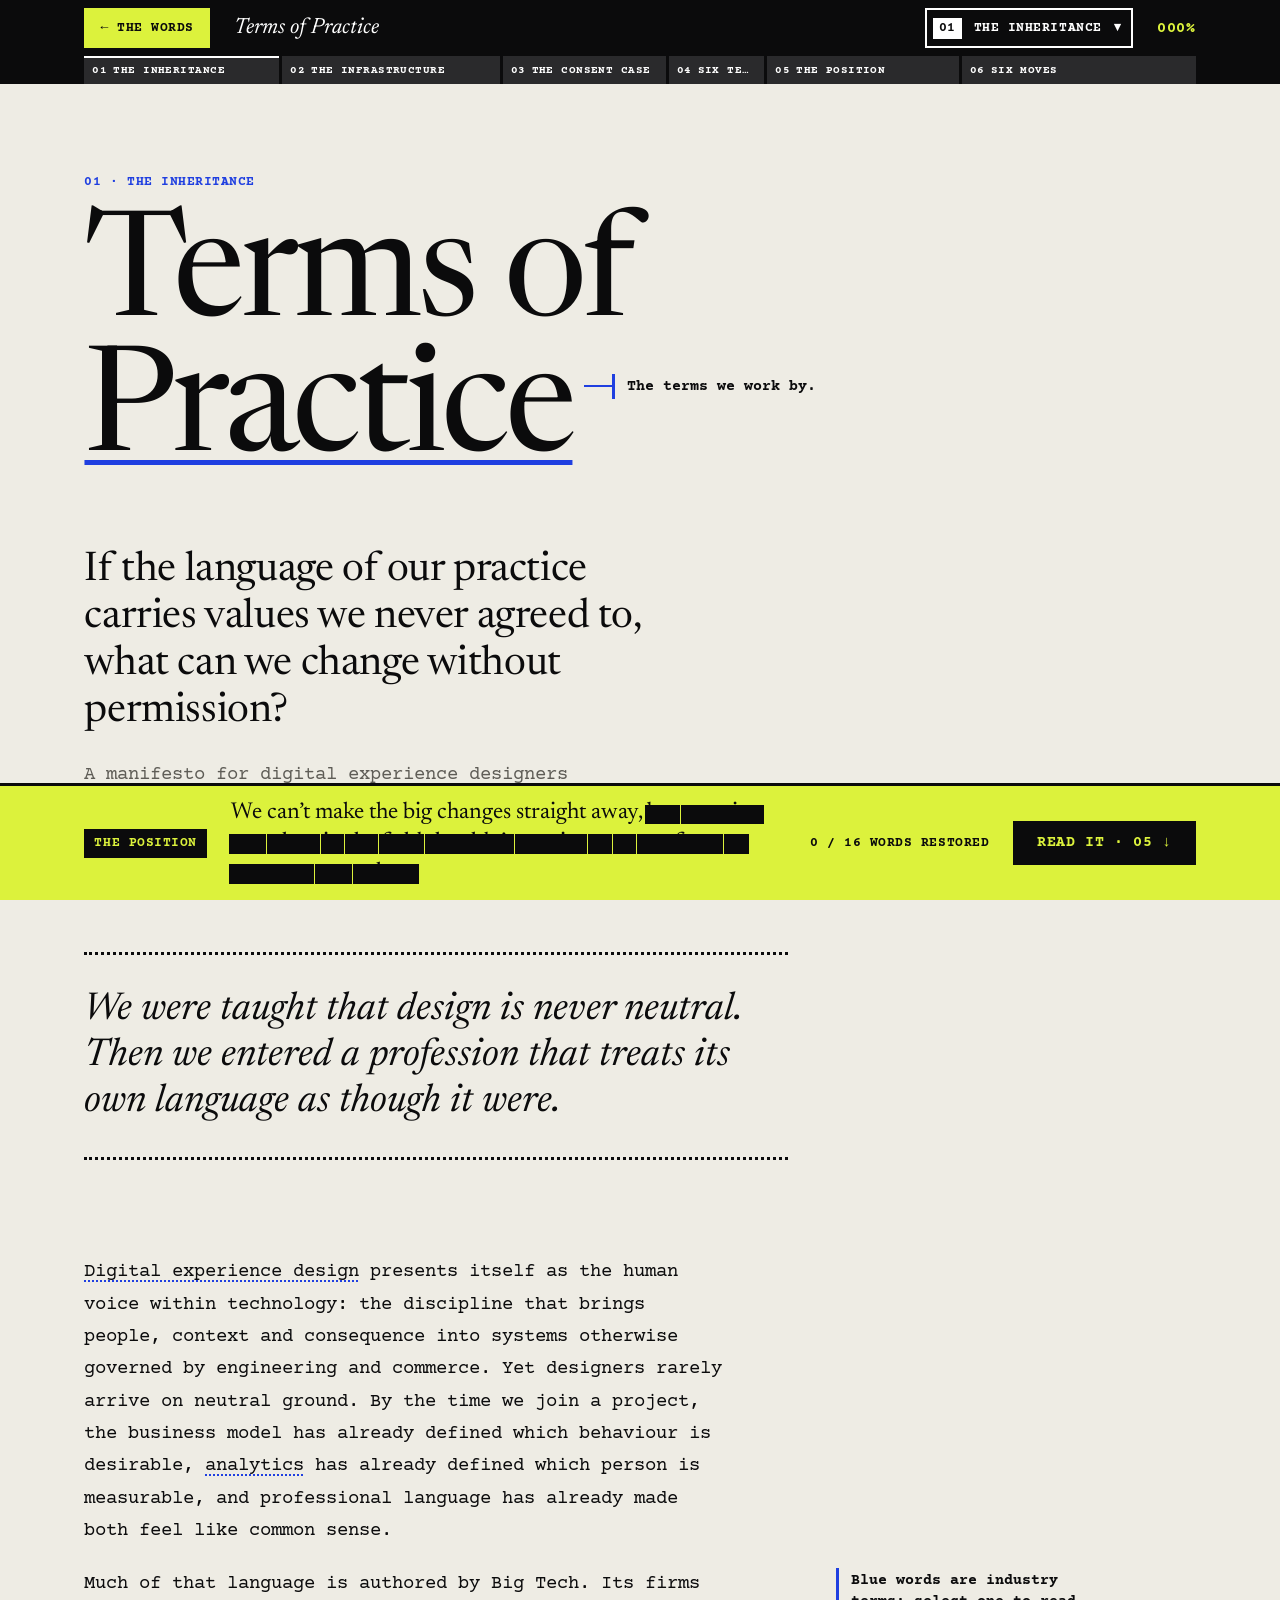
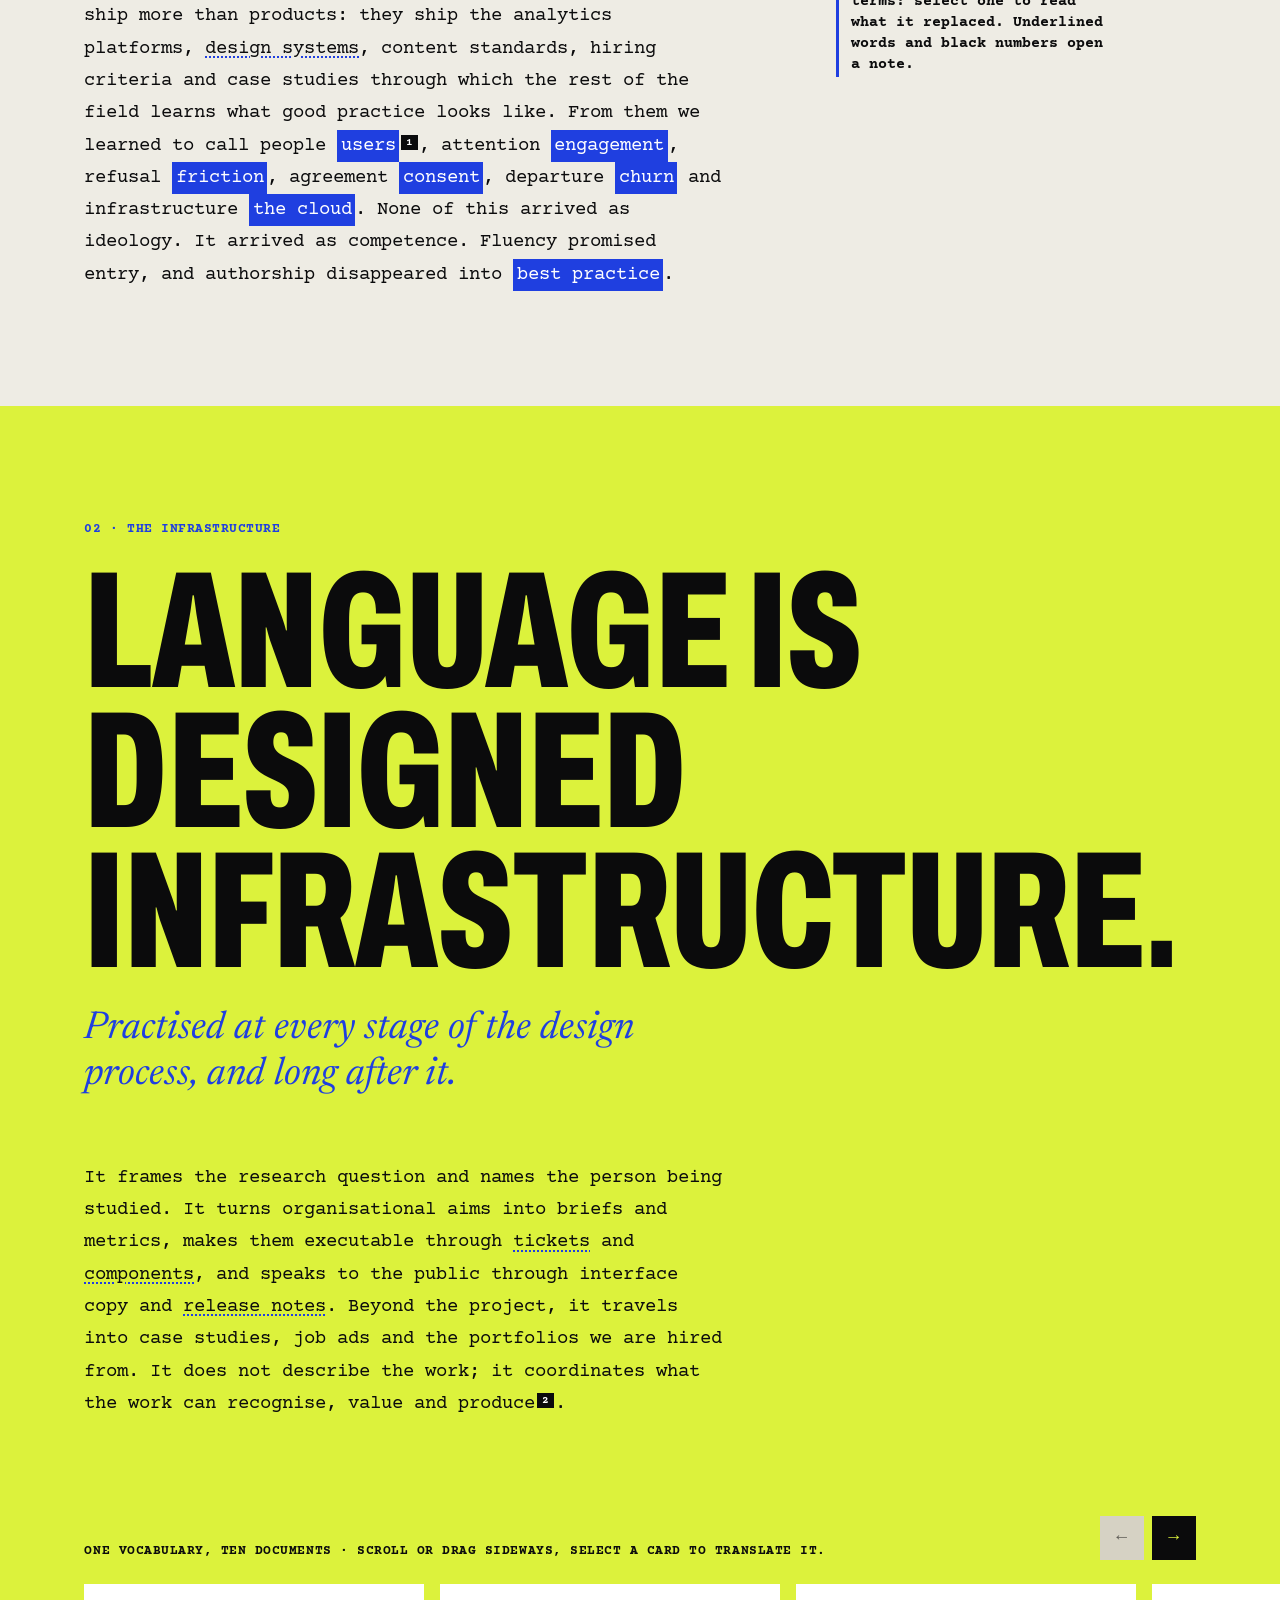
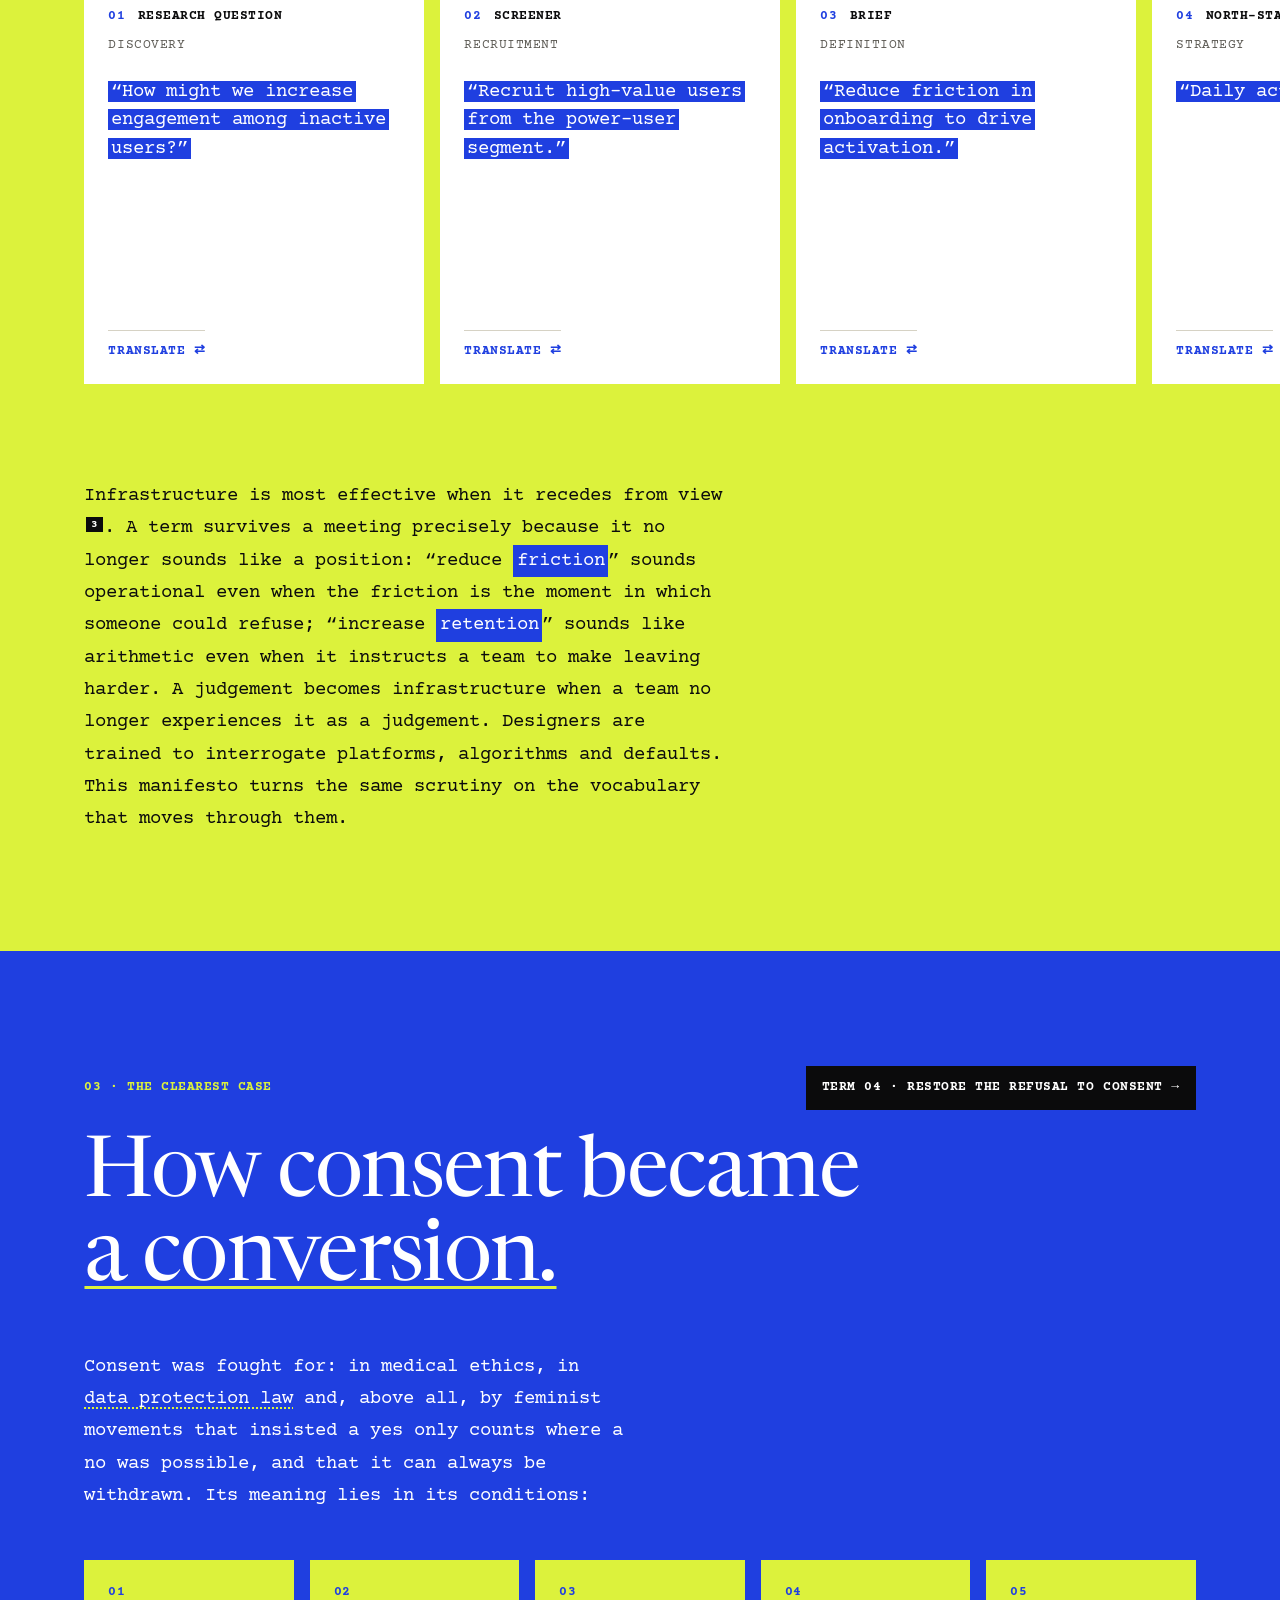
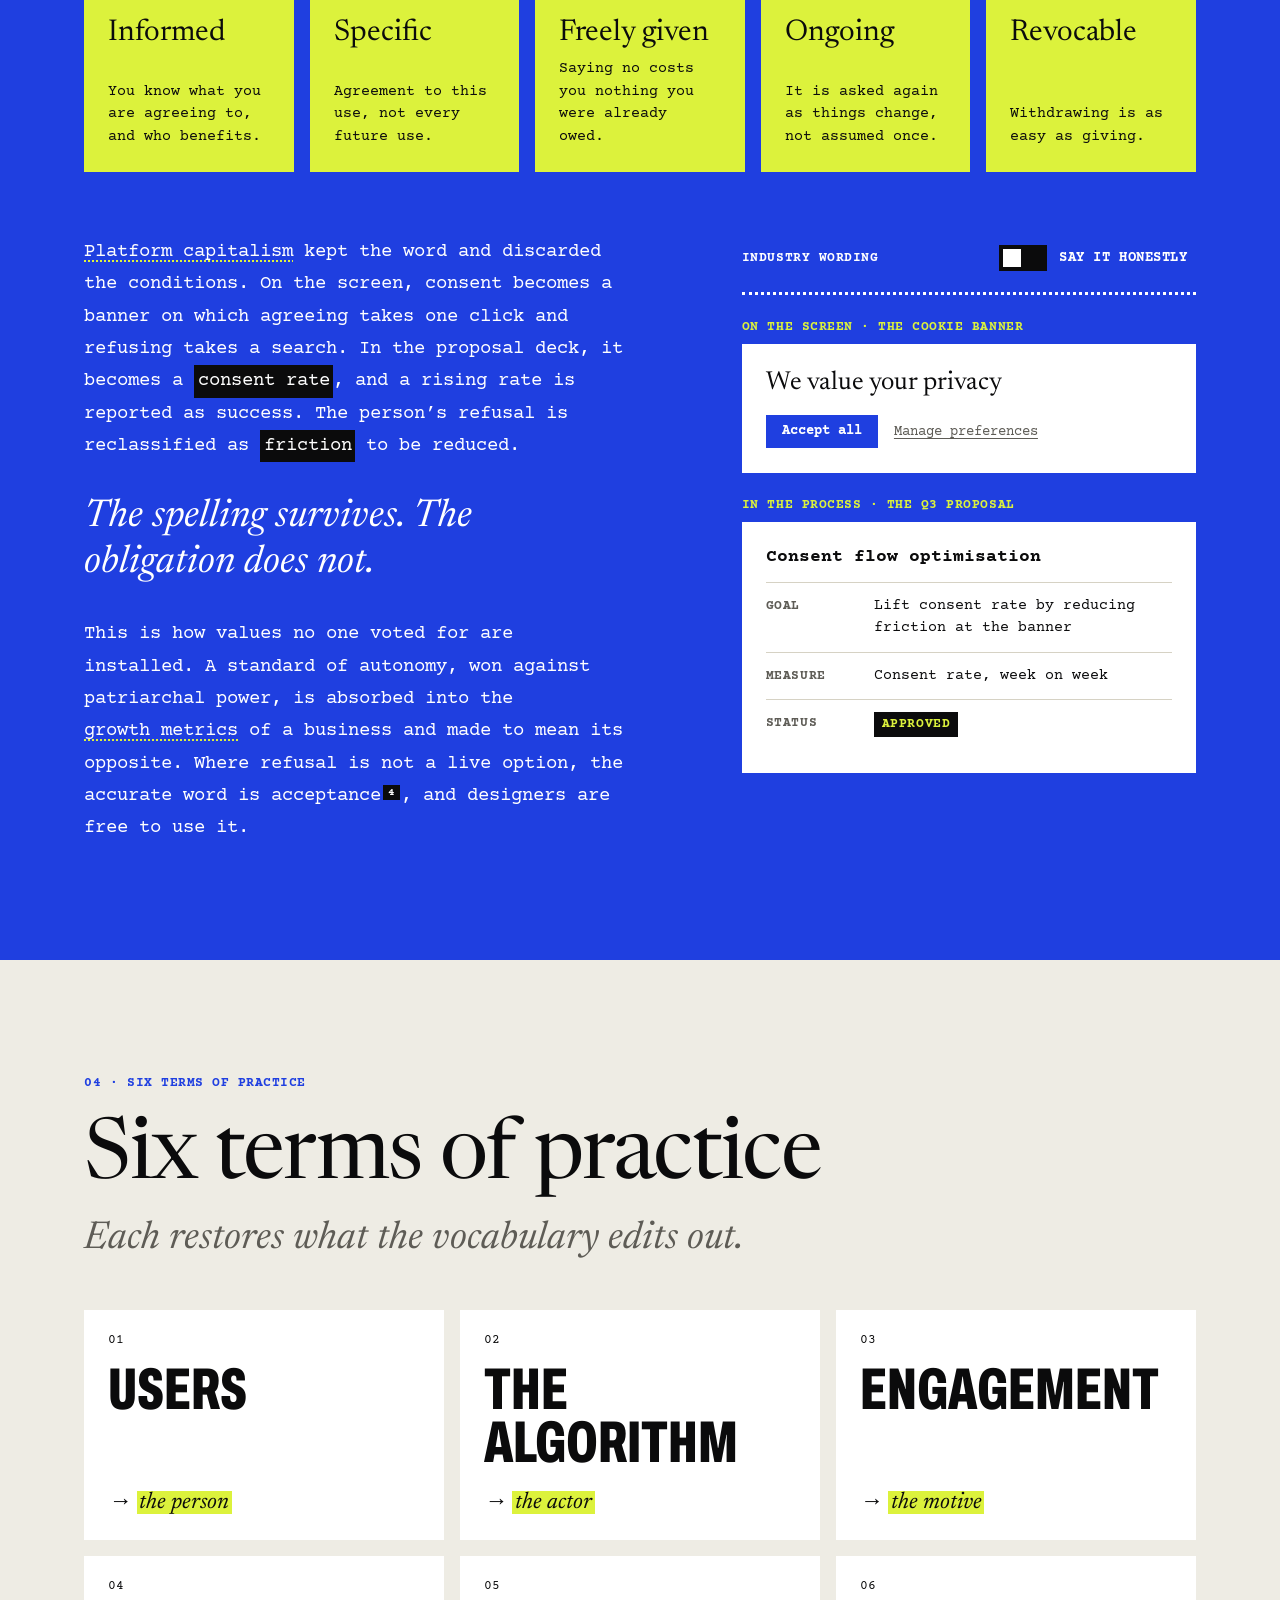
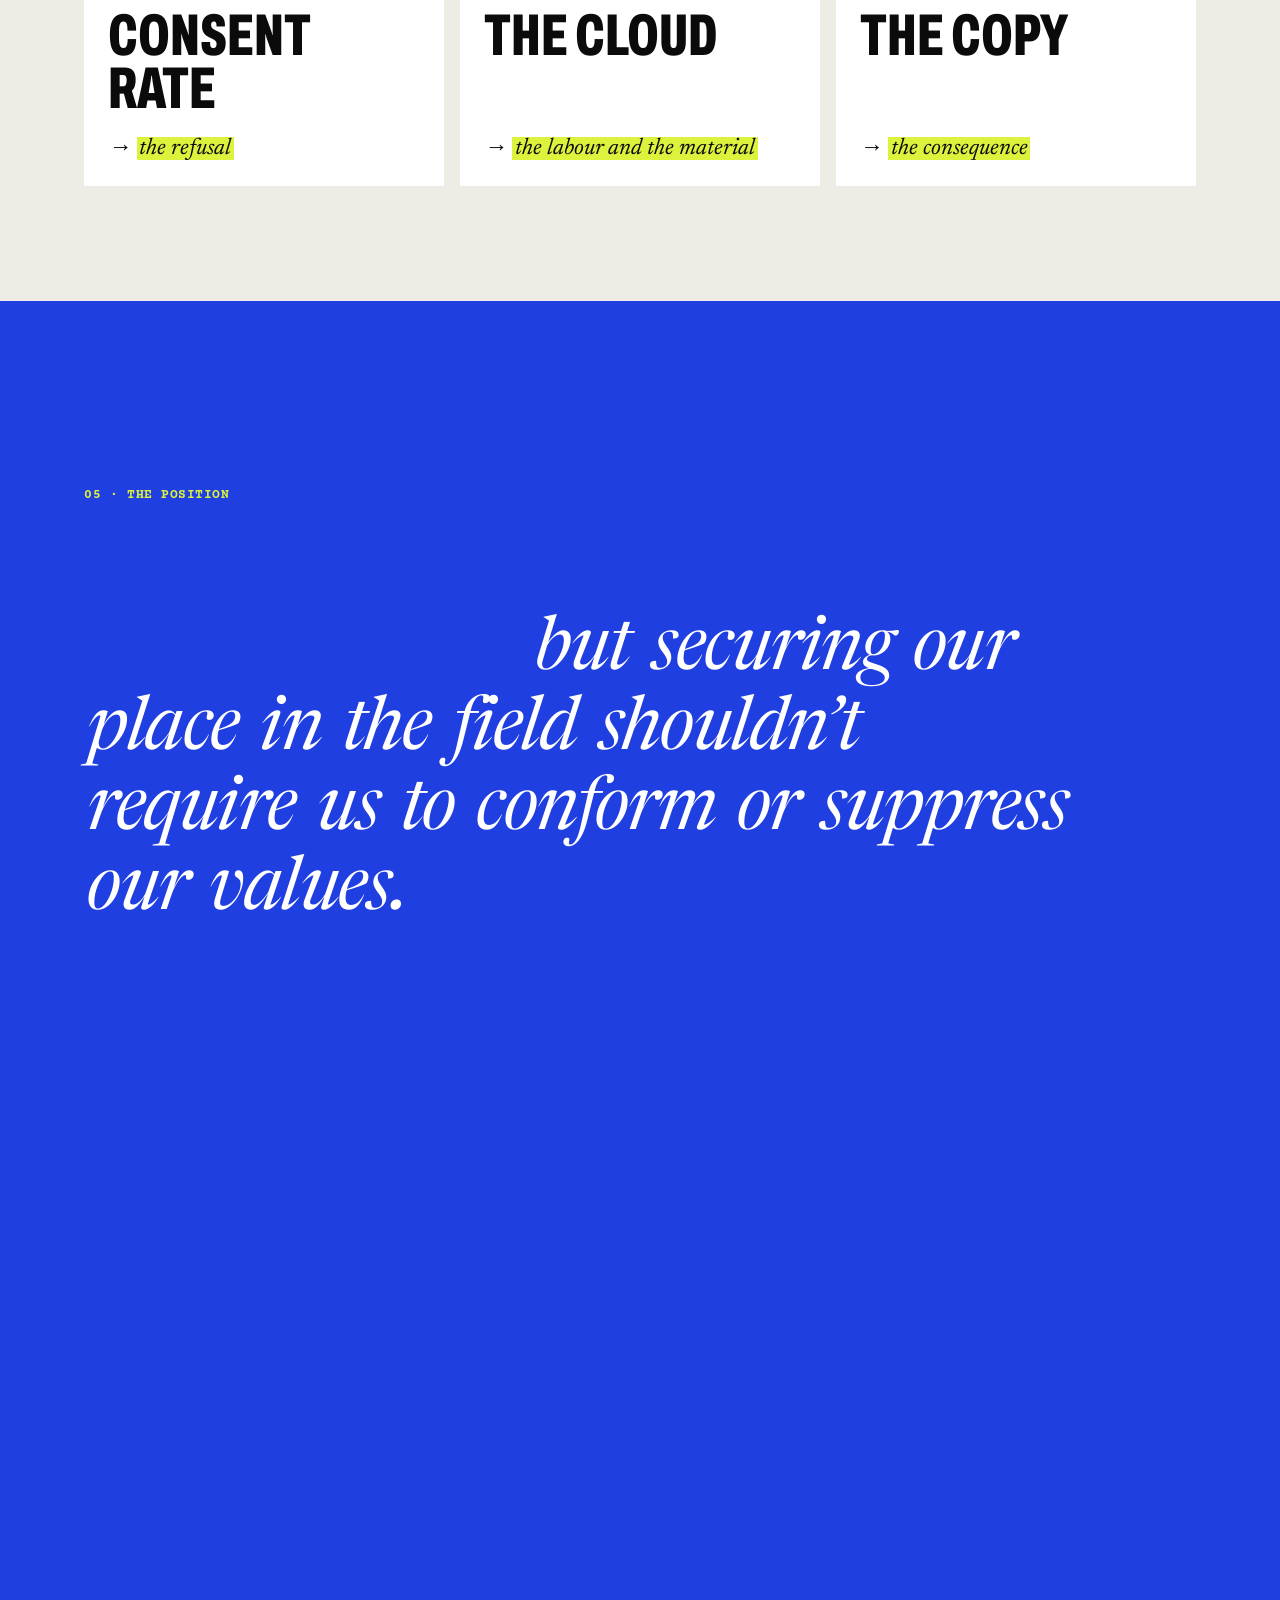
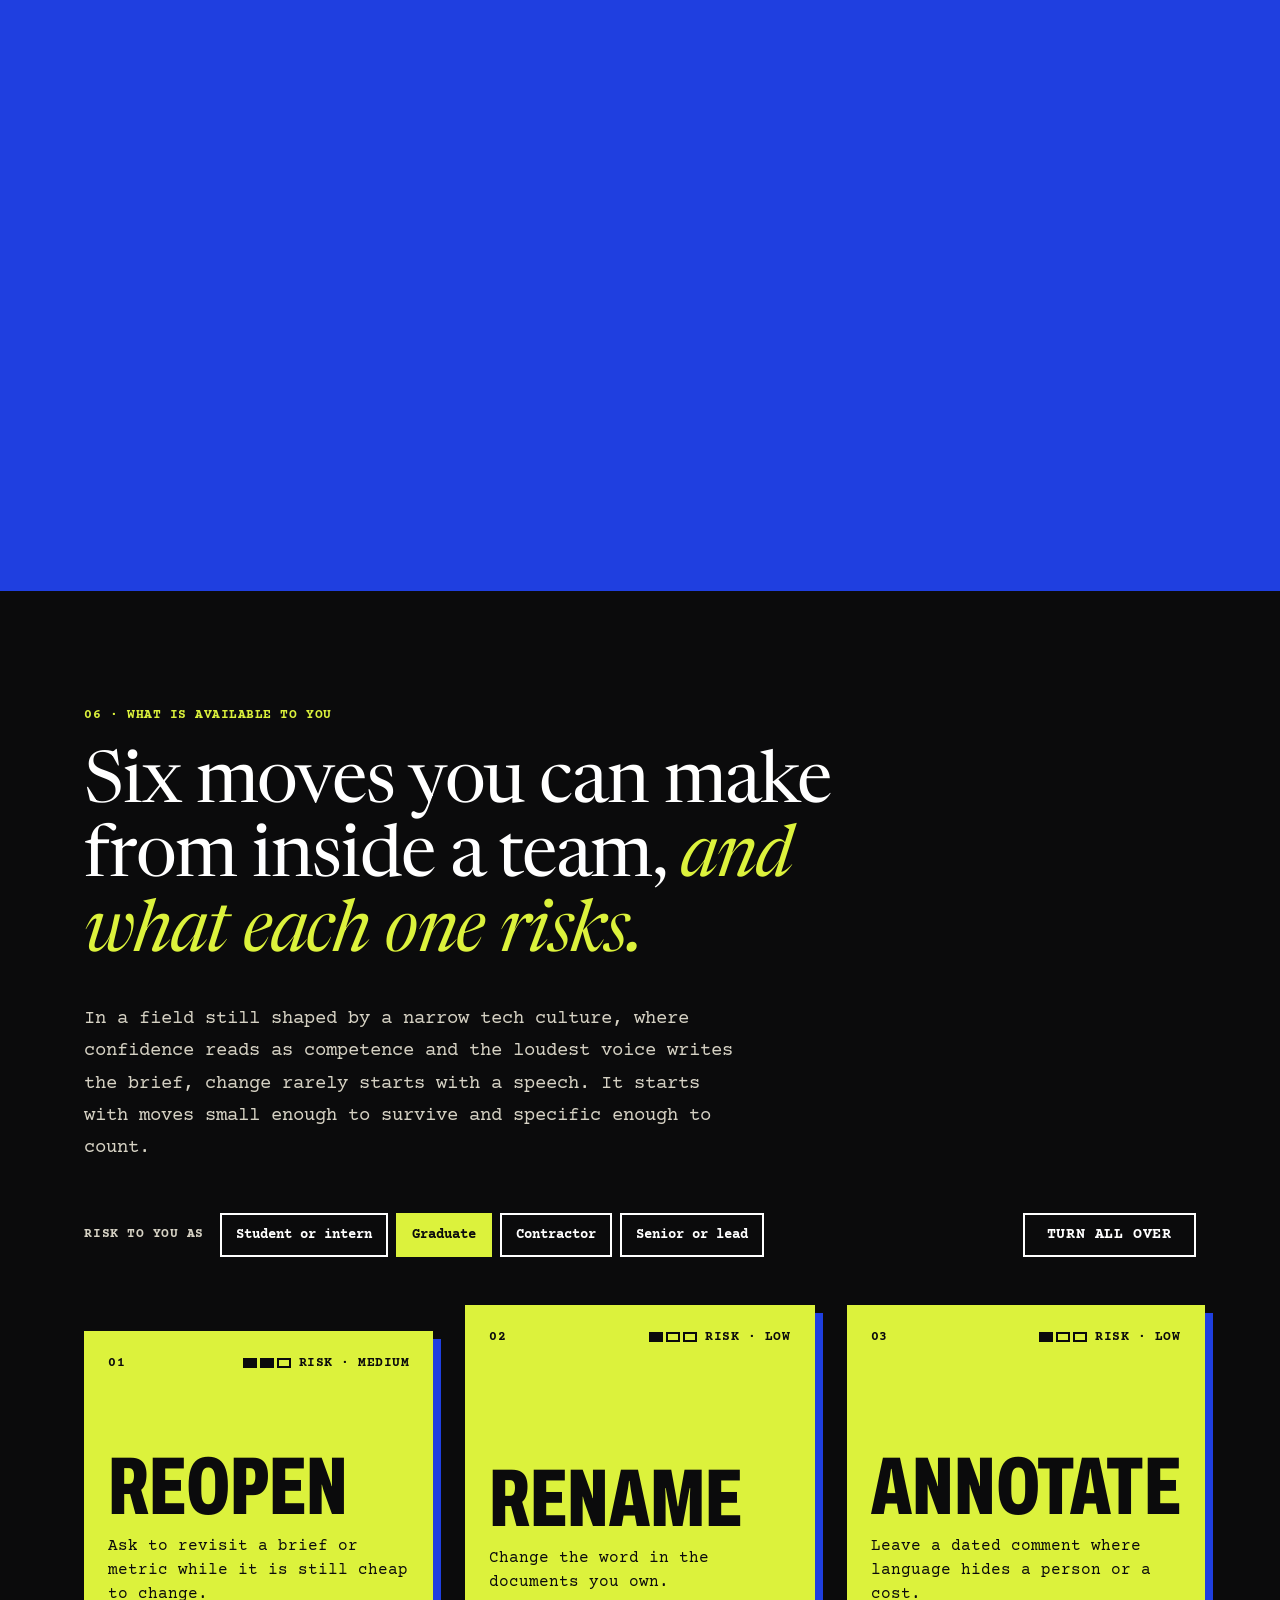
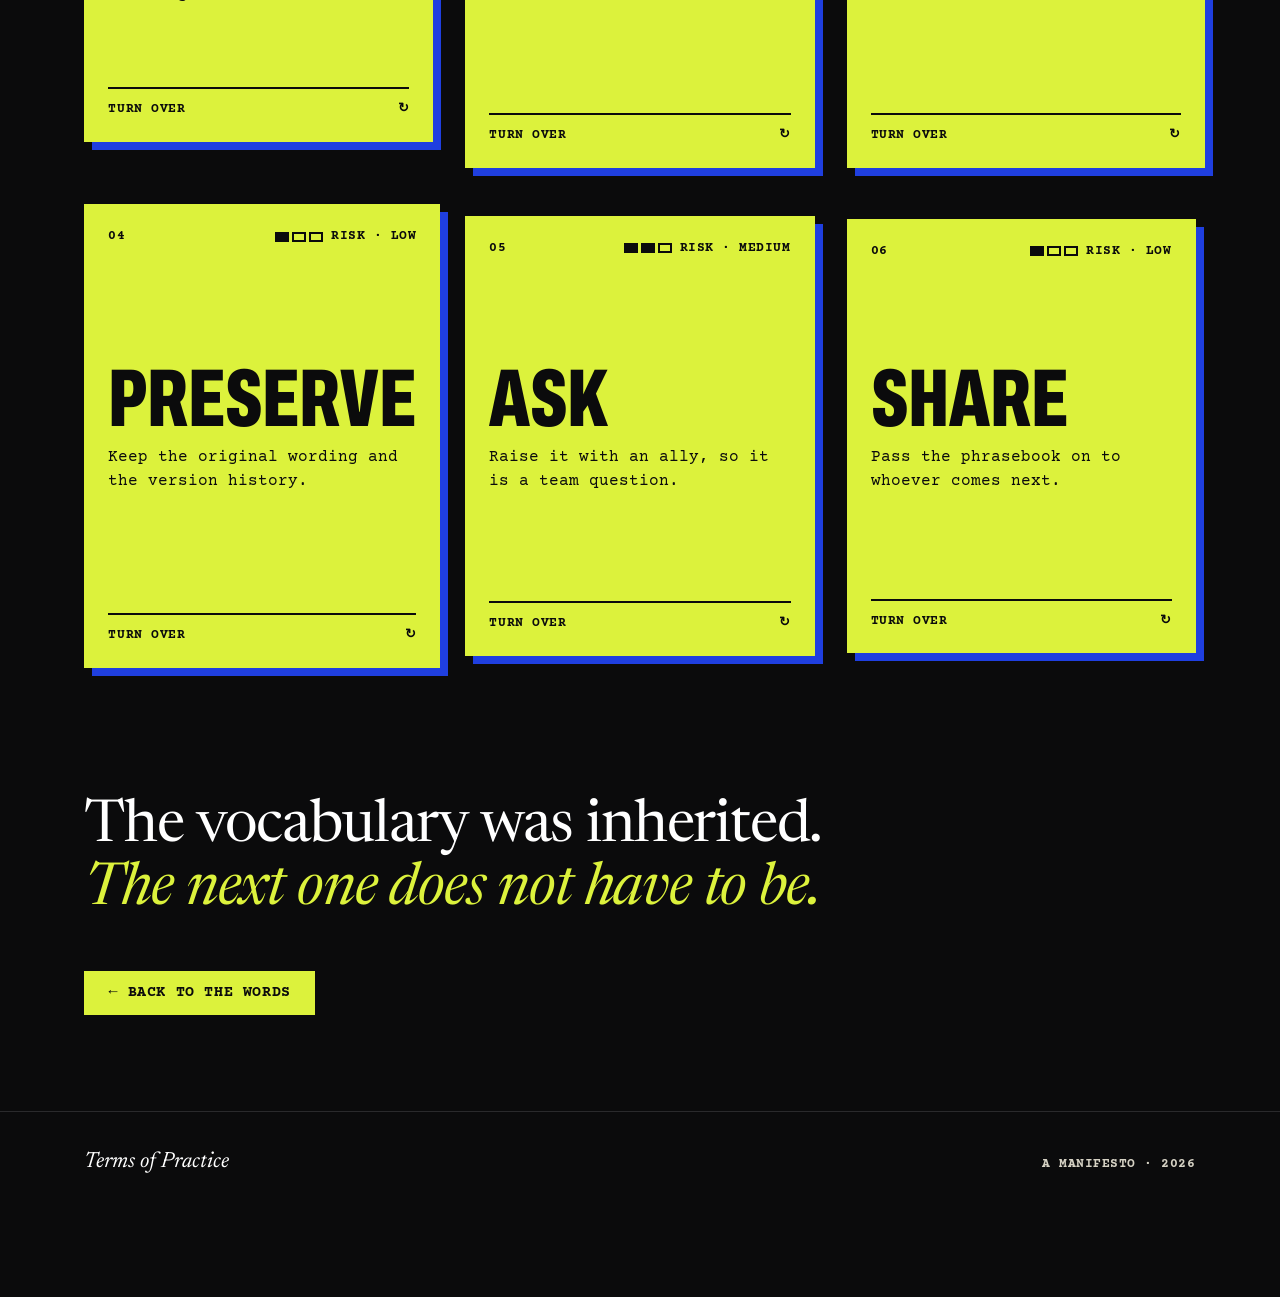
==== manifesto.html @ 78e2cc0f "Build Terms of Practice static site Two-page manifesto site in HTML, CSS and vanilla JS for GitHub P" ====
<!doctype html>
<html lang="en-AU">
<head>
  <meta charset="utf-8">
  <meta name="viewport" content="width=device-width, initial-scale=1, viewport-fit=cover">
  <title>The manifesto · Terms of Practice</title>
  <meta name="description" content="A manifesto for digital experience designers entering an industry that speaks differently to the one that trained us.">
  <meta name="theme-color" content="#0B0B0C">
  <meta property="og:title" content="Terms of Practice">
  <meta property="og:description" content="If the language of our practice carries values we never agreed to, what can we change without permission?">
  <link rel="icon" href="data:image/svg+xml,%3Csvg xmlns='http://www.w3.org/2000/svg' viewBox='0 0 32 32'%3E%3Crect width='32' height='32' fill='%231F3FE0'/%3E%3Crect x='6' y='15' width='20' height='3' fill='%23DCF23C'/%3E%3C/svg%3E">
  <link rel="preconnect" href="https://fonts.googleapis.com">
  <link rel="preconnect" href="https://fonts.gstatic.com" crossorigin>
  <link href="https://fonts.googleapis.com/css2?family=Archivo:wdth,wght@62..125,800&family=Courier+Prime:ital,wght@0,400;0,700;1,400&family=Newsreader:ital,opsz,wght@0,6..72,400..600;1,6..72,400..600&display=swap" rel="stylesheet">
  <link rel="stylesheet" href="css/tokens.css">
  <link rel="stylesheet" href="css/base.css">
  <link rel="stylesheet" href="css/manifesto.css">
</head>
<body class="manifesto">
  <a class="skip" href="#main">Skip to the manifesto</a>

  <!-- ============ header + section bar ============ -->
  <header class="mh on-ink" id="mh">
    <div class="mh-row">
      <a class="mh-back" href="index.html" data-cur="go">← The words</a>
      <span class="mh-mark">Terms of Practice</span>
      <div class="mh-right">
        <div class="secmenu">
          <button class="secmenu-btn" id="secmenu-btn" type="button" aria-haspopup="menu" aria-expanded="false" aria-controls="secmenu" data-cur="go">
            <span class="secmenu-n" id="secmenu-n">01</span>
            <span class="secmenu-t" id="secmenu-t">The inheritance</span>
            <span class="secmenu-caret" aria-hidden="true">▾</span>
          </button>
          <ul class="secmenu-list" id="secmenu" role="menu" aria-labelledby="secmenu-btn" hidden></ul>
        </div>
        <span class="mh-pct" id="pct" role="status" aria-label="Read">000%</span>
      </div>
    </div>
    <nav class="segs" id="segs" aria-label="Sections"></nav>
  </header>

  <main id="main">

    <!-- ============ 01 The inheritance ============ -->
    <section class="sec s01" id="s01" data-n="01" data-title="The inheritance" aria-labelledby="s01-h">
      <div class="wrap">
        <p class="label eyebrow">01 · The inheritance</p>
        <h1 class="title serif" id="s01-h">
          <span class="sr-only">Terms of Practice</span>
          <span class="rt" id="rt" aria-hidden="true">
            <span class="rt-line">Terms of</span>
            <span class="rt-line"><span class="rt-word">Practice</span><span class="rt-caret"></span></span>
            <span class="rt-note mnote"><span class="mnote-arrow">↑</span> <span class="rt-note-text">The terms we work by.</span></span>
          </span>
        </h1>

        <div class="g12 intro">
          <p class="question serif">If the language of our practice carries values we never agreed to, what can we change without permission?</p>
          <p class="deck">A manifesto for digital experience designers entering an industry that speaks differently to the one that trained us.</p>
        </div>

        <blockquote class="pull pull-lg">We were taught that design is never neutral. Then we entered a profession that treats its own language as though it were.</blockquote>

        <div class="g12 body-copy s01-body">
          <p class="p1"><button class="def" data-note="dxd">Digital experience design</button> presents itself as the human voice within technology: the discipline that brings people, context and consequence into systems otherwise governed by engineering and commerce. Yet designers rarely arrive on neutral ground. By the time we join a project, the business model has already defined which behaviour is desirable, <button class="def" data-note="analytics">analytics</button> has already defined which person is measurable, and professional language has already made both feel like common sense.</p>
          <aside class="hint mnote" aria-label="How to read this page">Blue words are industry terms: select one to read what it replaced. Underlined words and black numbers open a note.</aside>
          <p class="p2">Much of that language is authored by Big Tech. Its firms ship more than products: they ship the analytics platforms, <button class="def" data-note="designsystems">design systems</button>, content standards, hiring criteria and case studies through which the rest of the field learns what good practice looks like. From them we learned to call people <button class="swap" data-swap="users">users</button><button class="fn" data-note="n1">1</button>, attention <button class="swap" data-swap="engagement">engagement</button>, refusal <button class="swap" data-swap="friction">friction</button>, agreement <button class="swap" data-swap="consent">consent</button>, departure <button class="swap" data-swap="churn">churn</button> and infrastructure <button class="swap" data-swap="cloud">the cloud</button>. None of this arrived as ideology. It arrived as competence. Fluency promised entry, and authorship disappeared into <button class="swap" data-swap="best">best practice</button>.</p>
        </div>
      </div>
    </section>

    <!-- ============ 02 The infrastructure ============ -->
    <section class="sec s02 on-hl" id="s02" data-n="02" data-title="The infrastructure" aria-labelledby="s02-h">
      <div class="wrap">
        <p class="label eyebrow">02 · The infrastructure</p>
        <h2 class="banner claim" id="s02-h">Language is designed infrastructure.</h2>
        <p class="claim-sub serif">Practised at every stage of the design process, and long after it.</p>
        <div class="g12 body-copy">
          <p class="p-main">It frames the research question and names the person being studied. It turns organisational aims into briefs and metrics, makes them executable through <button class="def" data-note="tickets">tickets</button> and <button class="def" data-note="components">components</button>, and speaks to the public through interface copy and <button class="def" data-note="releasenotes">release notes</button>. Beyond the project, it travels into case studies, job ads and the portfolios we are hired from. It does not describe the work; it coordinates what the work can recognise, value and produce<button class="fn" data-note="n2">2</button>.</p>
        </div>
      </div>

      <div class="ptrack-wrap">
        <div class="wrap ptrack-head">
          <p class="label" id="ptrack-l">One vocabulary, ten documents · scroll or drag sideways, select a card to translate it.</p>
          <div class="ptrack-ctrl">
            <button class="ptrack-arrow" type="button" data-dir="-1" aria-label="Previous documents" data-cur="go">←</button>
            <button class="ptrack-arrow" type="button" data-dir="1" aria-label="Next documents" data-cur="go">→</button>
          </div>
        </div>
        <ol class="ptrack" id="ptrack" aria-labelledby="ptrack-l" data-cur="drag">
          <li class="pc"><button class="pc-b" type="button" aria-pressed="false" data-cur="swap">
            <span class="pc-meta label"><span class="pc-n">01</span><span>Research question</span></span>
            <span class="pc-stage label">Discovery</span>
            <span class="pc-ind"><span class="pc-flag">“How might we increase engagement among inactive users?”</span></span>
            <span class="pc-hon serif" data-text="“Why do people stop using this, and would they be better off coming back?”"></span>
            <span class="pc-hint label" aria-hidden="true">Translate ⇄</span>
          </button></li>
          <li class="pc"><button class="pc-b" type="button" aria-pressed="false" data-cur="swap">
            <span class="pc-meta label"><span class="pc-n">02</span><span>Screener</span></span>
            <span class="pc-stage label">Recruitment</span>
            <span class="pc-ind"><span class="pc-flag">“Recruit high-value users from the power-user segment.”</span></span>
            <span class="pc-hon serif" data-text="“Recruit the customers who spend the most.”"></span>
            <span class="pc-hint label" aria-hidden="true">Translate ⇄</span>
          </button></li>
          <li class="pc"><button class="pc-b" type="button" aria-pressed="false" data-cur="swap">
            <span class="pc-meta label"><span class="pc-n">03</span><span>Brief</span></span>
            <span class="pc-stage label">Definition</span>
            <span class="pc-ind"><span class="pc-flag">“Reduce friction in onboarding to drive activation.”</span></span>
            <span class="pc-hon serif" data-text="“Remove the steps where people stop to decide.”"></span>
            <span class="pc-hint label" aria-hidden="true">Translate ⇄</span>
          </button></li>
          <li class="pc"><button class="pc-b" type="button" aria-pressed="false" data-cur="swap">
            <span class="pc-meta label"><span class="pc-n">04</span><span>North-star metric</span></span>
            <span class="pc-stage label">Strategy</span>
            <span class="pc-ind"><span class="pc-flag">“Daily active users.”</span></span>
            <span class="pc-hon serif" data-text="“How many people we get to open the app each day.”"></span>
            <span class="pc-hint label" aria-hidden="true">Translate ⇄</span>
          </button></li>
          <li class="pc"><button class="pc-b" type="button" aria-pressed="false" data-cur="swap">
            <span class="pc-meta label"><span class="pc-n">05</span><span>Ticket</span></span>
            <span class="pc-stage label">Delivery</span>
            <span class="pc-ind"><span class="pc-flag">“Streamline consent flow · P1”</span></span>
            <span class="pc-hon serif" data-text="“Move the reject option to a second screen.”"></span>
            <span class="pc-hint label" aria-hidden="true">Translate ⇄</span>
          </button></li>
          <li class="pc"><button class="pc-b" type="button" aria-pressed="false" data-cur="swap">
            <span class="pc-meta label"><span class="pc-n">06</span><span>Component</span></span>
            <span class="pc-stage label">Design system</span>
            <span class="pc-ind"><span class="pc-flag">“ConsentBanner, variant: frictionless”</span></span>
            <span class="pc-hon serif" data-text="“A banner with accept on screen and reject in settings.”"></span>
            <span class="pc-hint label" aria-hidden="true">Translate ⇄</span>
          </button></li>
          <li class="pc"><button class="pc-b" type="button" aria-pressed="false" data-cur="swap">
            <span class="pc-meta label"><span class="pc-n">07</span><span>Interface copy</span></span>
            <span class="pc-stage label">Interface</span>
            <span class="pc-ind"><span class="pc-flag">“We value your privacy.”</span></span>
            <span class="pc-hon serif" data-text="“We use your data for advertising.”"></span>
            <span class="pc-hint label" aria-hidden="true">Translate ⇄</span>
          </button></li>
          <li class="pc"><button class="pc-b" type="button" aria-pressed="false" data-cur="swap">
            <span class="pc-meta label"><span class="pc-n">08</span><span>Release note</span></span>
            <span class="pc-stage label">Launch</span>
            <span class="pc-ind"><span class="pc-flag">“We’re sunsetting legacy preference controls.”</span></span>
            <span class="pc-hon serif" data-text="“We have removed the page where you could change what data we keep.”"></span>
            <span class="pc-hint label" aria-hidden="true">Translate ⇄</span>
          </button></li>
          <li class="pc-div" aria-hidden="true"><span class="label">Beyond the process</span></li>
          <li class="pc pc-ink"><button class="pc-b" type="button" aria-pressed="false" data-cur="swap">
            <span class="pc-meta label"><span class="pc-n">09</span><span>Case study</span></span>
            <span class="pc-stage label">Portfolio</span>
            <span class="pc-ind"><span class="pc-flag">“Drove engagement across key segments.”</span></span>
            <span class="pc-hon serif" data-text="“People spent longer in the app; we did not ask whether they wanted to.”"></span>
            <span class="pc-hint label" aria-hidden="true">Translate ⇄</span>
          </button></li>
          <li class="pc pc-ink"><button class="pc-b" type="button" aria-pressed="false" data-cur="swap">
            <span class="pc-meta label"><span class="pc-n">10</span><span>Job ad</span></span>
            <span class="pc-stage label">Hiring</span>
            <span class="pc-ind"><span class="pc-flag">“Passionate about growth, retention and seamless experiences.”</span></span>
            <span class="pc-hon serif" data-text="“Able to design products that are hard to leave.”"></span>
            <span class="pc-hint label" aria-hidden="true">Translate ⇄</span>
          </button></li>
        </ol>
      </div>

      <div class="wrap">
        <div class="g12 body-copy">
          <p class="p-main">Infrastructure is most effective when it recedes from view<button class="fn" data-note="n3">3</button>. A term survives a meeting precisely because it no longer sounds like a position: “reduce <button class="swap" data-swap="friction">friction</button>” sounds operational even when the friction is the moment in which someone could refuse; “increase <button class="swap" data-swap="retention">retention</button>” sounds like arithmetic even when it instructs a team to make leaving harder. A judgement becomes infrastructure when a team no longer experiences it as a judgement. Designers are trained to interrogate platforms, algorithms and defaults. This manifesto turns the same scrutiny on the vocabulary that moves through them.</p>
        </div>
      </div>
    </section>

    <!-- ============ 03 The consent case ============ -->
    <section class="sec s03 on-blue" id="s03" data-n="03" data-title="The consent case" aria-labelledby="s03-h">
      <div class="wrap">
        <div class="case-top">
          <p class="label eyebrow">03 · The clearest case</p>
          <button class="term-chip" type="button" data-term="04" data-cur="go">Term 04 · Restore the refusal to consent →</button>
        </div>
        <h2 class="head serif" id="s03-h">
          <span class="sr-only">How consent became a conversion.</span>
          <span class="rt" id="rt2" aria-hidden="true">
            <span class="rt-line">How consent became</span>
            <span class="rt-line"><span class="rt-word">a conversion.</span><span class="rt-caret"></span></span>
          </span>
        </h2>

        <div class="g12 body-copy">
          <p class="p-main">Consent was fought for: in medical ethics, in <button class="def" data-note="dataprotection">data protection law</button> and, above all, by feminist movements that insisted a yes only counts where a no was possible, and that it can always be withdrawn. Its meaning lies in its conditions:</p>
        </div>

        <ol class="conds" aria-label="Conditions of consent">
          <li class="cond-card"><span class="cond-n label">01</span><span class="cond-t serif">Informed</span><span class="cond-g">You know what you are agreeing to, and who benefits.</span></li>
          <li class="cond-card"><span class="cond-n label">02</span><span class="cond-t serif">Specific</span><span class="cond-g">Agreement to this use, not every future use.</span></li>
          <li class="cond-card"><span class="cond-n label">03</span><span class="cond-t serif">Freely given</span><span class="cond-g">Saying no costs you nothing you were already owed.</span></li>
          <li class="cond-card"><span class="cond-n label">04</span><span class="cond-t serif">Ongoing</span><span class="cond-g">It is asked again as things change, not assumed once.</span></li>
          <li class="cond-card"><span class="cond-n label">05</span><span class="cond-t serif">Revocable</span><span class="cond-g">Withdrawing is as easy as giving.</span></li>
        </ol>

        <div class="g12 case-cols">
          <div class="case-arg body-copy">
            <p><button class="def" data-note="platformcap">Platform capitalism</button> kept the word and discarded the conditions. On the screen, consent becomes a banner on which agreeing takes one click and refusing takes a search. In the proposal deck, it becomes a <button class="swap" data-swap="consentrate">consent rate</button>, and a rising rate is reported as success. The person’s refusal is reclassified as <button class="swap" data-swap="friction">friction</button> to be reduced.</p>
            <blockquote class="pull">The spelling survives. The obligation does not.</blockquote>
            <p>This is how values no one voted for are installed. A standard of autonomy, won against patriarchal power, is absorbed into the <button class="def" data-note="growthmetrics">growth metrics</button> of a business and made to mean its opposite. Where refusal is not a live option, the accurate word is acceptance<button class="fn" data-note="n4">4</button>, and designers are free to use it.</p>
          </div>

          <div class="honest" id="honest">
            <div class="honest-top">
              <p class="label honest-state" id="honest-state">Industry wording</p>
              <button class="toggle" id="honest-toggle" type="button" aria-pressed="false" data-cur="swap">
                <span class="toggle-track" aria-hidden="true"><span class="toggle-knob"></span></span>
                <span>Say it honestly</span>
              </button>
            </div>

            <figure class="mock">
              <figcaption class="label mock-l">On the screen · the cookie banner</figcaption>
              <div class="bmock">
                <p class="bmock-t serif"><span class="hon" data-honest="We use your data for advertising and personalisation">We value your privacy</span></p>
                <div class="bmock-btns">
                  <span class="bmock-accept">Accept all</span>
                  <span class="bmock-manage"><span class="hon" data-honest="Reject non-essential cookies (three screens in)">Manage preferences</span></span>
                </div>
              </div>
            </figure>

            <figure class="mock">
              <figcaption class="label mock-l">In the process · the Q3 proposal</figcaption>
              <div class="dmock">
                <p class="dmock-t"><span class="hon" data-honest="Increase acceptance of tracking">Consent flow optimisation</span></p>
                <dl class="dmock-rows">
                  <div><dt class="label">Goal</dt><dd><span class="hon" data-honest="More people accept tracking because rejecting moves to a second screen">Lift consent rate by reducing friction at the banner</span></dd></div>
                  <div><dt class="label">Measure</dt><dd><span class="hon" data-honest="Tracking acceptance rate, week on week">Consent rate, week on week</span></dd></div>
                  <div><dt class="label">Status</dt><dd><span class="stamp label">Approved</span></dd></div>
                </dl>
              </div>
            </figure>
          </div>
        </div>
      </div>
    </section>

    <!-- ============ 04 Six terms of practice ============ -->
    <section class="sec s04" id="s04" data-n="04" data-title="Six terms of practice" aria-labelledby="s04-h">
      <div class="wrap">
        <p class="label eyebrow">04 · Six terms of practice</p>
        <h2 class="head serif" id="s04-h">Six terms of practice</h2>
        <p class="lede serif">Each restores what the vocabulary edits out.</p>

        <div class="terms" id="terms">
          <!-- 01 -->
          <button class="tile" id="term-01" type="button" aria-expanded="false" aria-controls="clause-01" data-cur="go">
            <span class="tile-n">01</span>
            <span class="tile-w cond"><span class="tile-x">users</span></span>
            <span class="tile-r serif">→ <span class="hl">the person</span></span>
          </button>
          <div class="clause" id="clause-01" role="region" aria-labelledby="clause-01-h" hidden>
            <div class="cl-head">
              <span class="cl-n cond" aria-hidden="true">01</span>
              <h3 class="cl-rest serif" id="clause-01-h">Restore <s class="strike">users</s> <span class="hl">the person</span> to the research.</h3>
              <p class="cl-prin label">Research is listening, not harvesting.</p>
              <button class="cl-x" type="button" aria-label="Close term 01" data-cur="go">×</button>
            </div>
            <div class="cl-body">
              <p class="cl-claim serif">The people we study are not <button class="swap" data-swap="users">users</button>, <button class="swap" data-swap="segments">segments</button> or a <button class="swap" data-swap="frontier">frontier</button> of data.</p>
              <p class="cl-com">We name people by their relationship to what we make, ask how they would describe themselves, and centre those on whom the outcome lands.<button class="fn" data-note="n5">5</button></p>
            </div>
            <p class="cl-land">On the landing: <a href="index.html#w-user" data-cur="go">user</a>, <a href="index.html#w-harvest" data-cur="go">harvest</a>, <a href="index.html#w-capture" data-cur="go">capture</a>, <a href="index.html#w-frontier" data-cur="go">frontier</a>, <a href="index.html#w-data-exhaust" data-cur="go">data exhaust</a>, <a href="index.html#w-native" data-cur="go">native</a></p>
          </div>

          <!-- 02 -->
          <button class="tile" id="term-02" type="button" aria-expanded="false" aria-controls="clause-02" data-cur="go">
            <span class="tile-n">02</span>
            <span class="tile-w cond"><span class="tile-x">the algorithm</span></span>
            <span class="tile-r serif">→ <span class="hl">the actor</span></span>
          </button>
          <div class="clause" id="clause-02" role="region" aria-labelledby="clause-02-h" hidden>
            <div class="cl-head">
              <span class="cl-n cond" aria-hidden="true">02</span>
              <h3 class="cl-rest serif" id="clause-02-h">Restore <s class="strike">the algorithm</s> <span class="hl">the actor</span> to the action.</h3>
              <p class="cl-prin label">A brief records a decision, not a condition.</p>
              <button class="cl-x" type="button" aria-label="Close term 02" data-cur="go">×</button>
            </div>
            <div class="cl-body">
              <p class="cl-claim serif">Everything is designed. Someone decided.</p>
              <p class="cl-com">We write who decided, who benefits and who bears the cost into every brief, and we do not let <button class="swap" data-swap="algorithm">the algorithm</button> or <button class="swap" data-swap="best">best practice</button> sign on anyone’s behalf.</p>
            </div>
            <p class="cl-land">On the landing: <a href="index.html" data-cur="go">best practice</a></p>
          </div>

          <!-- 03 -->
          <button class="tile" id="term-03" type="button" aria-expanded="false" aria-controls="clause-03" data-cur="go">
            <span class="tile-n">03</span>
            <span class="tile-w cond"><span class="tile-x">engagement</span></span>
            <span class="tile-r serif">→ <span class="hl">the motive</span></span>
          </button>
          <div class="clause" id="clause-03" role="region" aria-labelledby="clause-03-h" hidden>
            <div class="cl-head">
              <span class="cl-n cond" aria-hidden="true">03</span>
              <h3 class="cl-rest serif" id="clause-03-h">Restore <s class="strike">engagement</s> <span class="hl">the motive</span> to the metric.</h3>
              <p class="cl-prin label">A metric is a value, not a fact.</p>
              <button class="cl-x" type="button" aria-label="Close term 03" data-cur="go">×</button>
            </div>
            <div class="cl-body">
              <p class="cl-claim serif">A metric can decide what a person is allowed to want.</p>
              <p class="cl-com">Before designing to move a number such as <button class="swap" data-swap="engagement">engagement</button> or <button class="swap" data-swap="retention">retention</button>, we ask what behaviour it rewards, what experience it cannot register, and whose definition of success it installs.</p>
            </div>
            <p class="cl-land">On the landing: <a href="index.html#w-engagement" data-cur="go">engagement</a>, <a href="index.html#w-conversion" data-cur="go">conversion</a>, <a href="index.html#w-impressions" data-cur="go">impressions</a></p>
          </div>

          <!-- 04 -->
          <button class="tile" id="term-04" type="button" aria-expanded="false" aria-controls="clause-04" data-cur="go">
            <span class="tile-n">04</span>
            <span class="tile-w cond"><span class="tile-x">consent rate</span></span>
            <span class="tile-r serif">→ <span class="hl">the refusal</span></span>
          </button>
          <div class="clause" id="clause-04" role="region" aria-labelledby="clause-04-h" hidden>
            <div class="cl-head">
              <span class="cl-n cond" aria-hidden="true">04</span>
              <h3 class="cl-rest serif" id="clause-04-h">Restore <s class="strike">the consent rate</s> <span class="hl">the refusal</span> to consent.</h3>
              <p class="cl-prin label">Consent is a condition, not a conversion.</p>
              <button class="cl-x" type="button" aria-label="Close term 04" data-cur="go">×</button>
            </div>
            <div class="cl-body">
              <p class="cl-claim serif">Consent that cannot be refused in one action is not consent. It is paperwork.</p>
              <div class="cl-com">
                <p>We design the way out with the same care as the way in, and protect the pause in which someone can understand, reconsider or refuse. Where refusal is not live, we report the <button class="swap" data-swap="consentrate">consent rate</button> as what it is.<button class="fn" data-note="n6">6</button></p>
                <a class="btn btn-ink cl-btn" href="#s03" data-cur="go">Read the consent case</a>
              </div>
            </div>
            <p class="cl-land">On the landing: <a href="index.html#w-consent-rate" data-cur="go">consent rate</a>, <a href="index.html#w-accept-all" data-cur="go">accept all</a>, <a href="index.html#w-friction" data-cur="go">friction</a>, <a href="index.html#w-churn" data-cur="go">churn</a>, <a href="index.html#w-seamless" data-cur="go">seamless</a></p>
          </div>

          <!-- 05 -->
          <button class="tile" id="term-05" type="button" aria-expanded="false" aria-controls="clause-05" data-cur="go">
            <span class="tile-n">05</span>
            <span class="tile-w cond"><span class="tile-x">the cloud</span></span>
            <span class="tile-r serif">→ <span class="hl">the labour and the material</span></span>
          </button>
          <div class="clause" id="clause-05" role="region" aria-labelledby="clause-05-h" hidden>
            <div class="cl-head">
              <span class="cl-n cond" aria-hidden="true">05</span>
              <h3 class="cl-rest serif" id="clause-05-h">Restore <s class="strike">the cloud</s> <span class="hl">the labour and the material</span> to the system.</h3>
              <p class="cl-prin label">Maintenance is design.</p>
              <button class="cl-x" type="button" aria-label="Close term 05" data-cur="go">×</button>
            </div>
            <div class="cl-body">
              <p class="cl-claim serif">Nothing digital is weightless. Someone moderates it, labels it, cools it and repairs it.</p>
              <p class="cl-com">We credit the labour and account for the water, land and energy behind <button class="swap" data-swap="cloud">the cloud</button> and anything we call <button class="swap" data-swap="seamless">seamless</button>.<button class="fn" data-note="n7">7</button></p>
            </div>
            <p class="cl-land">On the landing: <a href="index.html#w-cloud" data-cur="go">cloud</a>, <a href="index.html#w-serverless" data-cur="go">serverless</a>, <a href="index.html#w-automated" data-cur="go">automated</a></p>
          </div>

          <!-- 06 -->
          <button class="tile" id="term-06" type="button" aria-expanded="false" aria-controls="clause-06" data-cur="go">
            <span class="tile-n">06</span>
            <span class="tile-w cond"><span class="tile-x">the copy</span></span>
            <span class="tile-r serif">→ <span class="hl">the consequence</span></span>
          </button>
          <div class="clause" id="clause-06" role="region" aria-labelledby="clause-06-h" hidden>
            <div class="cl-head">
              <span class="cl-n cond" aria-hidden="true">06</span>
              <h3 class="cl-rest serif" id="clause-06-h">Restore <s class="strike">the copy</s> <span class="hl">the consequence</span> to the decision.</h3>
              <p class="cl-prin label">Change the decision, not the sentence.</p>
              <button class="cl-x" type="button" aria-label="Close term 06" data-cur="go">×</button>
            </div>
            <div class="cl-body">
              <p class="cl-claim serif">If you can’t argue with it, it wasn’t designed. It was issued.</p>
              <div class="cl-com">
                <p>A better synonym is not structural change. When accurate wording makes a decision indefensible, we reopen the brief rather than polish the copy. Where speaking carries risk, we act together: document, annotate, preserve the history.</p>
                <p class="cl-prec"><span class="label">It has been done:</span> edge case → <span class="hl">stress case</span> (2016) · dark pattern → <span class="hl">deceptive pattern</span> · master → <span class="hl">main</span> (GitHub, 2020) · blacklist → <span class="hl">ruled out</span> (Google).</p>
              </div>
            </div>
            <p class="cl-land">On the landing: <a href="index.html#w-edge-case" data-cur="go">edge case</a>, <a href="index.html#w-dark-pattern" data-cur="go">dark pattern</a>, <a href="index.html#w-master" data-cur="go">master</a>, <a href="index.html#w-blacklist" data-cur="go">blacklist</a>, <a href="index.html#w-kill" data-cur="go">kill</a></p>
          </div>
        </div>
      </div>
    </section>

    <!-- ============ 05 The position ============ -->
    <section class="sec s05 on-blue" id="s05" data-n="05" data-title="The position" aria-labelledby="s05-h">
      <div class="scene">
        <div class="wrap scene-in">
          <p class="label eyebrow">05 · The position</p>
          <h2 class="sr-only" id="s05-h">The position</h2>
          <p class="statement serif" id="statement">
            <span class="sr-only">We can’t make the big changes straight away, but securing our place in the field shouldn’t require us to conform or suppress our values.</span>
            <span class="st" id="st" aria-hidden="true"></span>
          </p>
        </div>
      </div>
    </section>

    <!-- ============ 06 Six moves ============ -->
    <section class="sec s06 on-ink" id="s06" data-n="06" data-title="Six moves" aria-labelledby="s06-h">
      <div class="wrap">
        <p class="label eyebrow">06 · What is available to you</p>
        <h2 class="moves-h serif" id="s06-h">Six moves you can make from inside a team, <em>and what each one risks.</em></h2>
        <p class="moves-intro">In a field still shaped by a narrow tech culture, where confidence reads as competence and the loudest voice writes the brief, change rarely starts with a speech. It starts with moves small enough to survive and specific enough to count.</p>

        <div class="moves-ctrl">
          <div class="roles" role="group" aria-labelledby="roles-l">
            <span class="label roles-l" id="roles-l">Risk to you as</span>
            <button class="role" type="button" aria-pressed="false" data-role="0" data-cur="go">Student or intern</button>
            <button class="role" type="button" aria-pressed="true" data-role="1" data-cur="go">Graduate</button>
            <button class="role" type="button" aria-pressed="false" data-role="2" data-cur="go">Contractor</button>
            <button class="role" type="button" aria-pressed="false" data-role="3" data-cur="go">Senior or lead</button>
          </div>
          <button class="btn btn-outline turn-all" id="turn-all" type="button" aria-pressed="false" data-cur="go">Turn all over</button>
        </div>

        <div class="moves" id="moves">
          <button class="mc" type="button" aria-pressed="false" data-risk="H M H L" data-cur="go">
            <span class="mc-in">
              <span class="mc-f">
                <span class="mc-meta"><span class="label">01</span><span class="mc-risk"><span class="mc-cells" aria-hidden="true"><i></i><i></i><i></i></span><span class="label mc-rl">Risk · Medium</span></span></span>
                <span class="mc-mid"><span class="mc-verb cond">reopen</span><span class="mc-sum">Ask to revisit a brief or metric while it is still cheap to change.</span></span>
                <span class="mc-foot label">Turn over <span class="mc-ar" aria-hidden="true">↻</span></span>
              </span>
              <span class="mc-b" aria-hidden="true">
                <span class="mc-bh"><span class="label">01</span><span class="mc-bverb cond">reopen</span></span>
                <span class="label mc-l">In practice</span>
                <span class="mc-p">When a brief or metric hides a decision, ask to revisit its wording before the work starts. A question about scope reads as diligence rather than dissent, and it costs least at kickoff.</span>
                <span class="label mc-l">Try saying</span>
                <span class="mc-say serif">“Before we build this, can we check what this metric rewards?”</span>
                <span class="mc-foot label">Turn back <span class="mc-ar" aria-hidden="true">↺</span></span>
              </span>
            </span>
          </button>
          <button class="mc" type="button" aria-pressed="false" data-risk="L L M L" data-cur="go">
            <span class="mc-in">
              <span class="mc-f">
                <span class="mc-meta"><span class="label">02</span><span class="mc-risk"><span class="mc-cells" aria-hidden="true"><i></i><i></i><i></i></span><span class="label mc-rl">Risk · Low</span></span></span>
                <span class="mc-mid"><span class="mc-verb cond">rename</span><span class="mc-sum">Change the word in the documents you own.</span></span>
                <span class="mc-foot label">Turn over <span class="mc-ar" aria-hidden="true">↻</span></span>
              </span>
              <span class="mc-b" aria-hidden="true">
                <span class="mc-bh"><span class="label">02</span><span class="mc-bverb cond">rename</span></span>
                <span class="label mc-l">In practice</span>
                <span class="mc-p">Change the word in the documents you own: research notes, personas, tickets, component names, copy drafts. Write people in the persona and acceptance rate on your slide. Accuracy does not need permission.</span>
                <span class="label mc-l">Try saying</span>
                <span class="mc-say serif">“I’ve called it the acceptance rate, because rejecting isn’t on the first screen.”</span>
                <span class="mc-foot label">Turn back <span class="mc-ar" aria-hidden="true">↺</span></span>
              </span>
            </span>
          </button>
          <button class="mc" type="button" aria-pressed="false" data-risk="M L M L" data-cur="go">
            <span class="mc-in">
              <span class="mc-f">
                <span class="mc-meta"><span class="label">03</span><span class="mc-risk"><span class="mc-cells" aria-hidden="true"><i></i><i></i><i></i></span><span class="label mc-rl">Risk · Low</span></span></span>
                <span class="mc-mid"><span class="mc-verb cond">annotate</span><span class="mc-sum">Leave a dated comment where language hides a person or a cost.</span></span>
                <span class="mc-foot label">Turn over <span class="mc-ar" aria-hidden="true">↻</span></span>
              </span>
              <span class="mc-b" aria-hidden="true">
                <span class="mc-bh"><span class="label">03</span><span class="mc-bverb cond">annotate</span></span>
                <span class="label mc-l">In practice</span>
                <span class="mc-p">Leave a comment where the language hides a person or a cost: in the Figma file, the doc, the ticket. Comments are small, dated and visible, and they outlast the meeting where speaking up felt impossible.</span>
                <span class="label mc-l">Try saying</span>
                <span class="mc-say serif">“Flagging: “reduce friction” here removes the reject button. Is that intended?”</span>
                <span class="mc-foot label">Turn back <span class="mc-ar" aria-hidden="true">↺</span></span>
              </span>
            </span>
          </button>
          <button class="mc" type="button" aria-pressed="false" data-risk="L L L L" data-cur="go">
            <span class="mc-in">
              <span class="mc-f">
                <span class="mc-meta"><span class="label">04</span><span class="mc-risk"><span class="mc-cells" aria-hidden="true"><i></i><i></i><i></i></span><span class="label mc-rl">Risk · Low</span></span></span>
                <span class="mc-mid"><span class="mc-verb cond">preserve</span><span class="mc-sum">Keep the original wording and the version history.</span></span>
                <span class="mc-foot label">Turn over <span class="mc-ar" aria-hidden="true">↻</span></span>
              </span>
              <span class="mc-b" aria-hidden="true">
                <span class="mc-bh"><span class="label">04</span><span class="mc-bverb cond">preserve</span></span>
                <span class="label mc-l">In practice</span>
                <span class="mc-p">Keep version history and the original wording. When a decision is questioned later, the record of what was proposed, when and by whom becomes the evidence, and it protects the person who raised the concern.</span>
                <span class="label mc-l">Try saying</span>
                <span class="mc-say serif">“Can we keep the earlier draft in the file so we can see what changed?”</span>
                <span class="mc-foot label">Turn back <span class="mc-ar" aria-hidden="true">↺</span></span>
              </span>
            </span>
          </button>
          <button class="mc" type="button" aria-pressed="false" data-risk="M M M L" data-cur="go">
            <span class="mc-in">
              <span class="mc-f">
                <span class="mc-meta"><span class="label">05</span><span class="mc-risk"><span class="mc-cells" aria-hidden="true"><i></i><i></i><i></i></span><span class="label mc-rl">Risk · Medium</span></span></span>
                <span class="mc-mid"><span class="mc-verb cond">ask</span><span class="mc-sum">Raise it with an ally, so it is a team question.</span></span>
                <span class="mc-foot label">Turn over <span class="mc-ar" aria-hidden="true">↻</span></span>
              </span>
              <span class="mc-b" aria-hidden="true">
                <span class="mc-bh"><span class="label">05</span><span class="mc-bverb cond">ask</span></span>
                <span class="label mc-l">In practice</span>
                <span class="mc-p">Ask with someone else. A junior raising a concern alone carries the risk alone; two people asking the same question make it a team question. Find your allies before the meeting, not during it.</span>
                <span class="label mc-l">Try saying</span>
                <span class="mc-say serif">“We both noticed the same thing in the consent flow. Can we talk it through?”</span>
                <span class="mc-foot label">Turn back <span class="mc-ar" aria-hidden="true">↺</span></span>
              </span>
            </span>
          </button>
          <button class="mc" type="button" aria-pressed="false" data-risk="L L L L" data-cur="go">
            <span class="mc-in">
              <span class="mc-f">
                <span class="mc-meta"><span class="label">06</span><span class="mc-risk"><span class="mc-cells" aria-hidden="true"><i></i><i></i><i></i></span><span class="label mc-rl">Risk · Low</span></span></span>
                <span class="mc-mid"><span class="mc-verb cond">share</span><span class="mc-sum">Pass the phrasebook on to whoever comes next.</span></span>
                <span class="mc-foot label">Turn over <span class="mc-ar" aria-hidden="true">↻</span></span>
              </span>
              <span class="mc-b" aria-hidden="true">
                <span class="mc-bh"><span class="label">06</span><span class="mc-bverb cond">share</span></span>
                <span class="label mc-l">In practice</span>
                <span class="mc-p">Pass the language on: to your cohort, your next team, the interns who come after you. Vocabulary changes when enough people use it; edge case became stress case because people kept saying it.</span>
                <span class="label mc-l">Try saying</span>
                <span class="mc-say serif">“Here’s the phrasebook I use in reviews, if it’s useful.”</span>
                <span class="mc-foot label">Turn back <span class="mc-ar" aria-hidden="true">↺</span></span>
              </span>
            </span>
          </button>
        </div>

        <p class="couplet serif">The vocabulary was inherited.<br><em>The next one does not have to be.</em></p>
        <a class="btn btn-hl back-words" href="index.html" data-cur="go">← Back to the words</a>
      </div>

      <footer class="foot">
        <div class="wrap foot-in">
          <span class="foot-mark serif">Terms of Practice</span>
          <span class="label">A manifesto · 2026</span>
        </div>
      </footer>
    </section>
  </main>

  <!-- ============ position bar ============ -->
  <aside class="pbar" id="pbar" aria-labelledby="pbar-l">
    <span class="pbar-chip label" id="pbar-l">The position</span>
    <p class="pbar-s serif" id="pbar-s"></p>
    <p class="pbar-count label"><span id="pb-n">0</span> / <span id="pb-t">16</span> words restored</p>
    <a class="btn btn-ink pbar-go" href="#s05" data-cur="go">Read it · 05 ↓</a>
  </aside>

  <button class="totop" id="totop" type="button" aria-label="Back to top" data-cur="top" hidden>↑</button>

  <!-- note popover (one shared element) -->
  <div class="notepop" id="notepop" role="dialog" aria-modal="false" aria-labelledby="notepop-l" hidden>
    <p class="label notepop-l" id="notepop-l"></p>
    <p class="notepop-t" id="notepop-t"></p>
    <p class="notepop-s" id="notepop-s"></p>
  </div>

  <!-- flight layer for the statement scene -->
  <div class="flylayer" id="flylayer" aria-hidden="true"></div>

  <script src="js/common.js"></script>
  <script src="js/manifesto.js"></script>
</body>
</html>
---- css/tokens.css ----
/* Terms of Practice — design tokens
   Solid fills only. Never opacity to make a colour. */
:root {
  /* colour */
  --ink: #0B0B0C;          /* text, rules, redaction, closing field */
  --paper: #EEECE4;        /* page ground */
  --sheet: #FFFFFF;        /* raised documents and cards */
  --scan: #D6D2C4;         /* second surface, table rows */
  --graphite: #5E5C56;     /* secondary text, struck terms */
  --signal: #1F3FE0;       /* flags, full-bleed fields, links */
  --signal-field: #8FA2F5; /* unread words, mono rows */
  --signal-mid: #6F88F1;   /* unread words, weight 4 rows */
  --signal-deep: #4F6CEE;  /* unread words, weight 5 rows */
  --ink-2: #2A2A2C;        /* empty counter cells */
  --highlighter: #DCF23C;  /* restored language, hover and active */
  --white: #FFFFFF;

  /* type */
  --serif: "Newsreader", "Iowan Old Style", Georgia, serif;
  --mono: "Courier Prime", "Courier New", Courier, monospace;
  --cond: "Archivo", "Arial Narrow", sans-serif;

  --fs-banner: clamp(96px, 14vw, 220px);
  --fs-display: clamp(56px, 9vw, 144px);
  --fs-title: clamp(64px, 11.4vw, 164px);
  --fs-head: clamp(48px, 6.6vw, 96px);
  --fs-statement: clamp(36px, 5.8vw, 84px);
  --fs-h2: 56px;
  --fs-pull: clamp(34px, 3vw, 44px);
  --fs-body: clamp(19px, 1.45vw, 21px);
  --fs-label: 13px;

  /* layout */
  --margin: clamp(20px, 6.6vw, 96px);
  --gutter: 16px;
  --s1: 4px; --s2: 8px; --s3: 12px; --s4: 16px; --s5: 24px;
  --s6: 32px; --s7: 48px; --s8: 64px; --s9: 96px; --s10: 128px;
  --section-gap: clamp(96px, 9vw, 128px);

  /* motion */
  --strike: 350ms;
  --pop: 180ms;
  --ease: cubic-bezier(.2, .7, .2, 1);

  --header: 84px;
}
---- css/base.css ----
/* Terms of Practice — shared base */
*, *::before, *::after { box-sizing: border-box; }
* { border-radius: 0; }

html {
  -webkit-text-size-adjust: 100%;
  text-size-adjust: 100%;
  scroll-behavior: smooth;
}
@media (prefers-reduced-motion: reduce) { html { scroll-behavior: auto; } }

body {
  margin: 0;
  background: var(--paper);
  color: var(--ink);
  font-family: var(--mono);
  font-size: var(--fs-body);
  line-height: 1.7;
  -webkit-font-smoothing: antialiased;
  text-rendering: optimizeLegibility;
  overflow-x: hidden;
}

h1, h2, h3, h4, p, ul, ol, figure, blockquote { margin: 0; }
ul, ol { padding: 0; list-style: none; }
img, svg { display: block; max-width: 100%; }
button { font: inherit; color: inherit; background: none; border: 0; padding: 0; cursor: pointer; text-align: inherit; }
a { color: inherit; }
s { text-decoration: none; }

.sr-only {
  position: absolute !important; width: 1px; height: 1px; padding: 0; margin: -1px;
  overflow: hidden; clip: rect(0 0 0 0); white-space: nowrap; border: 0;
}

.skip {
  position: fixed; left: var(--s4); top: var(--s4); z-index: 1000;
  background: var(--highlighter); color: var(--ink); padding: var(--s3) var(--s4);
  font: 700 var(--fs-label)/1.3 var(--mono); text-transform: uppercase; letter-spacing: .04em;
  transform: translateY(-200%);
}
.skip:focus { transform: none; }

/* focus: signal ring, highlighter inside blue and ink surfaces */
:focus { outline: none; }
:focus-visible { outline: 3px solid var(--signal); outline-offset: 3px; }
.on-blue :focus-visible, .on-ink :focus-visible { outline-color: var(--highlighter); }

/* ---------- type roles ---------- */
.label {
  font: 700 var(--fs-label)/1.3 var(--mono);
  text-transform: uppercase;
  letter-spacing: .04em;
}
.serif { font-family: var(--serif); font-optical-sizing: auto; }
.banner {
  font-family: var(--cond);
  font-stretch: 62%;
  font-variation-settings: "wdth" 62;
  font-weight: 800;
  text-transform: uppercase;
  font-size: var(--fs-banner);
  line-height: .84;
  letter-spacing: -.005em;
}
.cond {
  font-family: var(--cond);
  font-stretch: 62%;
  font-variation-settings: "wdth" 62;
  font-weight: 800;
  text-transform: uppercase;
}
.pull {
  font-family: var(--serif);
  font-style: italic;
  font-size: var(--fs-pull);
  line-height: 1.2;
  font-weight: 400;
}
.body-copy p { max-width: 68ch; }
.body-copy p + p { margin-top: 1.1em; }

/* ---------- marks ---------- */
.hl { background: var(--highlighter); color: var(--ink); box-decoration-break: clone; -webkit-box-decoration-break: clone; }
.strike { position: relative; color: var(--graphite); }
.strike::after {
  content: ""; position: absolute; left: -.05em; right: -.05em; top: 52%;
  height: 2px; background: var(--ink);
}

/* button primitives */
.btn {
  display: inline-flex; align-items: center; gap: var(--s2);
  min-height: 44px; padding: var(--s3) var(--s5);
  font: 700 15px/1.2 var(--mono); text-transform: uppercase; letter-spacing: .04em;
  text-decoration: none;
  transition: background-color 160ms, color 160ms;
}
.btn-ink { background: var(--ink); color: var(--highlighter); }
.btn-ink:hover { background: var(--highlighter); color: var(--ink); }
.btn-hl { background: var(--highlighter); color: var(--ink); }
.btn-hl:hover { background: var(--white); }
.btn-outline { box-shadow: inset 0 0 0 2px currentColor; }
.btn-outline:hover { background: var(--highlighter); color: var(--ink); box-shadow: inset 0 0 0 2px var(--highlighter); }

/* ---------- custom caret cursor (fine pointers only) ---------- */
.cursor { position: fixed; left: 0; top: 0; z-index: 2000; pointer-events: none; display: none; }
html.cursor-on .cursor { display: block; }
html.cursor-on, html.cursor-on * { cursor: none !important; }
html.cursor-on input, html.cursor-on textarea { cursor: text !important; }
.cursor-caret {
  position: absolute; left: -1px; top: -11px; width: 3px; height: 22px;
  background: var(--cur, var(--ink));
  animation: caret-blink 1.06s steps(2, jump-none) infinite;
}
.cursor.is-act .cursor-caret { animation: none; }
.cursor-badge {
  position: absolute; left: 7px; top: -19px; width: 16px; height: 16px;
  display: none; place-items: center;
  background: var(--cur, var(--ink)); color: var(--cur-inv, var(--white));
  font: 700 11px/1 var(--mono);
}
.cursor.is-act .cursor-badge { display: grid; }
.cursor.is-out { visibility: hidden; }
@keyframes caret-blink { 0% { opacity: 1; } 100% { opacity: 0; } }

/* ---------- retitling headline ---------- */
.rt { position: relative; }
.rt-line { display: block; white-space: nowrap; }
.rt-word {
  text-decoration: underline;
  text-decoration-color: var(--signal);
  text-decoration-thickness: .035em;
  text-underline-offset: .07em;
  text-decoration-skip-ink: none;
}
.rt-word.is-sel { background: var(--signal); color: var(--white); text-decoration-color: transparent; }
.rt-word.is-typing { text-decoration-color: transparent; }
.rt-caret { display: inline-block; width: 0; height: 0; position: relative; vertical-align: baseline; }
.rt-caret::after {
  content: ""; position: absolute; left: .03em; bottom: -.14em; width: .045em; height: .92em;
  background: currentColor; visibility: hidden;
}
.rt.is-busy .rt-caret::after { visibility: visible; animation: caret-blink 1.06s steps(2, jump-none) infinite; }
.rt.is-busy.is-moving .rt-caret::after { animation: none; }
.on-blue .rt-word { text-decoration-color: var(--highlighter); }
.on-blue .rt-word.is-sel { background: var(--highlighter); color: var(--ink); }
.rt-note { transition: visibility 0s; }
.rt.is-busy .rt-note { visibility: hidden; }

/* rise-in */
.rise { transform: translateY(18px); opacity: 0; }
.rise.in { transform: none; opacity: 1; transition: transform 600ms var(--ease), opacity 600ms var(--ease); transition-delay: calc(var(--i, 0) * var(--stagger, 80ms)); }

@media (prefers-reduced-motion: reduce) {
  *, *::before, *::after { animation-duration: 0s !important; animation-iteration-count: 1 !important; transition-duration: 0s !important; transition-delay: 0s !important; }
  .rise { transform: none; opacity: 1; }
  .cursor-caret { animation: none; }
}
---- css/manifesto.css ----
/* Terms of Practice — manifesto */

body.manifesto {
  padding-top: var(--header);
  padding-bottom: 0;
}
.wrap { padding-left: var(--margin); padding-right: var(--margin); }
.g12 { display: grid; grid-template-columns: repeat(12, minmax(0, 1fr)); column-gap: var(--gutter); }
.sec { position: relative; padding: var(--section-gap) 0; scroll-margin-top: 96px; }
.eyebrow { color: var(--signal); }
.on-blue { background: var(--signal); color: var(--white); }
.on-blue .eyebrow { color: var(--highlighter); }
.on-hl { background: var(--highlighter); color: var(--ink); }
.on-ink { background: var(--ink); color: var(--white); }
.on-ink .eyebrow { color: var(--highlighter); }

/* ================= header ================= */
.mh {
  position: fixed; top: 0; left: 0; right: 0; z-index: 30;
  height: var(--header);
  background: var(--ink); color: var(--white);
}
.mh-row {
  display: flex; align-items: center; gap: var(--s5);
  height: 56px; padding: 0 var(--margin);
}
.mh-back {
  display: inline-flex; align-items: center; height: 40px; padding: 0 var(--s4);
  background: var(--highlighter); color: var(--ink);
  font: 700 var(--fs-label)/1 var(--mono); text-transform: uppercase; letter-spacing: .04em;
  text-decoration: none; white-space: nowrap; flex: none;
  position: relative;
}
.mh-back::before { content: ""; position: absolute; inset: -2px 0; }
.mh-back:hover { background: var(--white); }
.mh-mark { font: italic 400 22px/1 var(--serif); white-space: nowrap; }
.mh-right { margin-left: auto; display: flex; align-items: center; gap: var(--s5); min-width: 0; }
.mh-pct { font: 700 15px/1 var(--mono); color: var(--highlighter); letter-spacing: .04em; font-variant-numeric: tabular-nums; }

.secmenu { position: relative; min-width: 0; }
.secmenu-btn {
  display: inline-flex; align-items: center; gap: var(--s3);
  height: 40px; padding: 0 var(--s3) 0 var(--s2); max-width: 100%;
  box-shadow: inset 0 0 0 2px var(--white);
  font: 700 var(--fs-label)/1 var(--mono); text-transform: uppercase; letter-spacing: .04em;
  color: var(--white);
}
.secmenu-btn:hover, .secmenu-btn[aria-expanded="true"] { background: var(--highlighter); color: var(--ink); box-shadow: inset 0 0 0 2px var(--highlighter); }
.secmenu-n { flex: none; padding: 4px 6px; background: var(--white); color: var(--ink); }
.secmenu-n.is-signal { background: var(--signal); color: var(--white); }
.secmenu-t { white-space: nowrap; overflow: hidden; text-overflow: ellipsis; min-width: 0; }
.secmenu-list {
  position: absolute; right: 0; top: calc(100% + 10px); z-index: 2;
  width: 340px; max-width: calc(100vw - 32px);
  background: var(--sheet); color: var(--ink);
  border: 2px solid var(--ink);
  box-shadow: 8px 8px 0 var(--signal);
  padding: var(--s2) 0;
}
.secmenu-list[hidden] { display: none; }
.secmenu-item {
  display: grid; grid-template-columns: 32px 1fr auto; align-items: center; gap: var(--s3);
  width: 100%; min-height: 44px; padding: var(--s2) var(--s4);
  text-align: left;
}
.secmenu-item:hover, .secmenu-item:focus-visible { background: var(--highlighter); outline: none; }
.secmenu-item .n { font: 700 var(--fs-label)/1 var(--mono); color: var(--signal); }
.secmenu-item .t { font: 400 20px/1.2 var(--serif); }
.secmenu-item .st { font: 700 11px/1 var(--mono); text-transform: uppercase; letter-spacing: .04em; color: var(--graphite); }
.secmenu-item[aria-current="true"] .st { color: var(--signal); }

/* section bar */
.segs { display: flex; gap: 3px; height: 28px; padding: 0 var(--margin); }
.seg {
  position: relative; flex: var(--g, 1) 1 0; min-width: 0; height: 28px;
  background: var(--ink-2); overflow: hidden;
}
.seg[aria-current="true"] { box-shadow: inset 0 2px 0 var(--white); }
.seg-fill, .seg-lab-ink {
  clip-path: inset(0 calc(100% - var(--p, 0) * 100%) 0 0);
  transition: clip-path 400ms var(--ease);
}
.seg-fill {
  position: absolute; inset: 0;
  background-color: var(--highlighter);
}
.seg.is-filling .seg-fill {
  background-image: repeating-linear-gradient(45deg, var(--ink) 0 2px, var(--highlighter) 2px 12.02px);
  background-size: 17px 17px;
  animation: stripes .9s linear infinite;
}
@keyframes stripes { from { background-position: 0 0; } to { background-position: 17px 0; } }
.seg-lab, .seg-lab-ink {
  position: absolute; inset: 0;
  display: flex; align-items: center; gap: 6px; padding: 0 var(--s2);
  font: 700 11px/1 var(--mono); text-transform: uppercase; letter-spacing: .04em;
  white-space: nowrap; overflow: hidden;
}
.seg-lab { color: var(--white); }
.seg-lab-ink { color: var(--ink); }
.seg-lab-ink .t, .seg-lab .t { overflow: hidden; text-overflow: ellipsis; min-width: 0; }
.seg.is-filling .seg-lab-ink span { background: var(--highlighter); padding: 1px 2px; }
.seg:hover .seg-lab { color: var(--highlighter); }
.seg:focus-visible { outline: 3px solid var(--highlighter); outline-offset: -3px; }

/* ================= marks in body text ================= */
.swap-w { white-space: normal; }
.swap {
  position: relative;
  display: inline;
  font: inherit; line-height: inherit;
  padding: 0 .18em;
  background-color: var(--signal); color: var(--white);
  background-image: linear-gradient(var(--ink), var(--ink));
  background-repeat: no-repeat; background-position: 0 56%; background-size: 0 2px;
  box-decoration-break: clone; -webkit-box-decoration-break: clone;
  transition: background-color 160ms, color 160ms, background-size var(--strike) var(--ease);
}
.swap:hover { background-color: var(--highlighter); color: var(--ink); }
.swap[aria-pressed="true"] { background-color: transparent; color: var(--graphite); background-size: 100% 2px; }
.swap[aria-pressed="true"]:hover { background-color: var(--scan); }
.swap-r {
  margin-left: .3em; padding: 0 .16em;
  font-family: var(--serif); font-style: italic; font-size: 1.06em;
  background: var(--highlighter); color: var(--ink);
  box-decoration-break: clone; -webkit-box-decoration-break: clone;
}
.swap-r[hidden] { display: none; }
.swap-r:empty { padding: 0; }
.swap-chip {
  display: inline-block; margin-left: .4em; padding: 3px 7px; vertical-align: .12em;
  background: var(--ink); color: var(--white);
  font: 700 12px/1.2 var(--mono); text-transform: uppercase; letter-spacing: .04em;
  white-space: nowrap;
  animation: chip-in 220ms var(--ease);
}
.swap-chip[hidden] { display: none; }
.swap-chip:hover { background: var(--highlighter); color: var(--ink); }
@keyframes chip-in { from { transform: translateY(4px); } to { transform: none; } }

.on-hl .swap-r { background: var(--white); }
.on-blue .swap { background-color: var(--ink); background-image: linear-gradient(var(--white), var(--white)); }
.on-blue .swap:hover { background-color: var(--highlighter); color: var(--ink); }
.on-blue .swap[aria-pressed="true"] { background-color: transparent; color: var(--white); }
.on-blue .swap-chip { background: var(--white); color: var(--ink); }
.on-blue .swap-chip:hover { background: var(--highlighter); }

.def {
  display: inline; font: inherit; line-height: inherit; color: inherit;
  text-decoration: underline dotted var(--signal);
  text-decoration-thickness: 2px; text-underline-offset: .22em;
}
.def:hover, .def[aria-expanded="true"] { background: var(--highlighter); color: var(--ink); }
.on-blue .def { text-decoration-color: var(--highlighter); }
.on-hl .def { text-decoration-color: var(--signal); }

.fn {
  position: relative;
  display: inline-block; margin: 0 .1em 0 .12em; padding: 2px 5px;
  vertical-align: .45em;
  background: var(--ink); color: var(--white);
  font: 700 11px/1 var(--mono);
}
.fn::before { content: ""; position: absolute; inset: -8px -6px; }
.fn:hover, .fn[aria-expanded="true"] { background: var(--highlighter); color: var(--ink); }
.on-ink .fn { background: var(--white); color: var(--ink); }

/* note popover */
.notepop {
  position: absolute; z-index: 45;
  width: 340px; max-width: calc(100vw - 32px);
  padding: var(--s4) var(--s4) var(--s4);
  background: var(--sheet); color: var(--ink);
  border: 2px solid var(--ink);
  animation: pop-in var(--pop) var(--ease);
}
.notepop[hidden] { display: none; }
@keyframes pop-in { from { transform: translateY(-4px); } to { transform: none; } }
.notepop-l { color: var(--signal); }
.notepop-t { margin-top: var(--s2); font-size: 15px; line-height: 1.55; }
.notepop-s { margin-top: var(--s3); padding-top: var(--s2); border-top: 1px solid var(--scan); font-size: 13px; line-height: 1.45; color: var(--graphite); }
.notepop-s:empty { display: none; }
.notepop-s a { color: var(--signal); text-underline-offset: 3px; }
.notepop-s a:hover { background: var(--highlighter); color: var(--ink); }
.notepop.is-pinned { box-shadow: 6px 6px 0 var(--highlighter); }

/* margin note */
.mnote {
  display: block;
  padding: 2px 0 2px var(--s3);
  border-left: 3px solid var(--signal);
  font: 700 15px/1.4 var(--mono);
  letter-spacing: 0;
  white-space: normal;
  color: var(--ink);
  max-width: 280px;
}
.on-blue .mnote { border-left-color: var(--highlighter); color: var(--white); }

/* ================= 01 ================= */
.s01 { padding-top: clamp(56px, 7vw, 96px); }
.title {
  margin-top: var(--s5);
  font-size: var(--fs-title);
  line-height: .92;
  letter-spacing: -.03em;
  font-weight: 400;
  font-variation-settings: "opsz" 72;
}
.title .rt { display: block; }
.title .rt-word { cursor: pointer; }
.title .rt-note { position: absolute; left: 0; top: 0; width: 260px; }
.title .rt-note::before {
  content: ""; position: absolute; right: calc(100% + 3px); top: .7em;
  width: 28px; height: 2px; background: var(--signal);
}
.title .mnote-arrow { display: none; color: var(--signal); }
.title .rt-note.is-placed { visibility: visible; }

.intro { margin-top: var(--s8); row-gap: var(--s5); }
.question { grid-column: 1 / 10; font-size: clamp(28px, 3.2vw, 46px); line-height: 1.15; font-weight: 400; letter-spacing: -.01em; max-width: 26ch; }
.deck { grid-column: 1 / 8; color: var(--graphite); max-width: 52ch; }
.pull-lg {
  margin: var(--s9) 0;
  padding: var(--s6) 0;
  border-top: 3px dotted var(--ink);
  border-bottom: 3px dotted var(--ink);
  max-width: 32ch;
}
.s01-body { row-gap: 1.1em; align-items: start; }
.s01-body .p1 { grid-column: 1 / 8; grid-row: 1; }
.s01-body .p2 { grid-column: 1 / 8; grid-row: 2; margin-top: 0; }
.s01-body .hint { grid-column: 9 / 13; grid-row: 2; position: sticky; top: 120px; }

/* ================= 02 ================= */
.claim { margin-top: var(--s5); max-width: 12ch; overflow-wrap: normal; font-size: clamp(48px, 13vw, 220px); }
.claim-sub { margin-top: var(--s5); font-style: italic; font-size: var(--fs-pull); line-height: 1.2; color: var(--signal); max-width: 30ch; }
.p-main { grid-column: 1 / 8; }
.s02 .g12.body-copy { margin-top: var(--s8); }

.ptrack-wrap { margin: var(--s9) 0 var(--s8); }
.ptrack-head { display: flex; align-items: flex-end; justify-content: space-between; gap: var(--s4); }
.ptrack-ctrl { display: flex; gap: var(--s2); flex: none; }
.ptrack-arrow {
  width: 44px; height: 44px; display: grid; place-items: center;
  background: var(--ink); color: var(--highlighter); font: 700 18px/1 var(--mono);
}
.ptrack-arrow:hover { background: var(--white); color: var(--ink); }
.ptrack-arrow:disabled { background: var(--scan); color: var(--graphite); cursor: default; }
.ptrack {
  display: flex; gap: var(--gutter);
  margin: 0; padding: var(--s5) var(--margin) var(--s6);
  overflow-x: auto; overflow-y: hidden;
  scroll-snap-type: x mandatory;
  scroll-padding-left: var(--margin);
  overscroll-behavior-x: contain;
  scrollbar-width: thin; scrollbar-color: var(--ink) transparent;
  -webkit-overflow-scrolling: touch;
}
.ptrack.is-dragging { scroll-snap-type: none; cursor: grabbing; user-select: none; }
.ptrack::after { content: ""; flex: 0 0 1px; }
.pc { flex: 0 0 340px; scroll-snap-align: start; display: flex; }
.pc-b {
  display: flex; flex-direction: column; gap: var(--s3);
  width: 100%; min-height: 400px; padding: var(--s5);
  background: var(--sheet); color: var(--ink); text-align: left;
  transition: transform 200ms var(--ease), box-shadow 200ms var(--ease);
}
.pc-b:hover { transform: translateY(-4px); box-shadow: 6px 6px 0 var(--signal); }
.pc-meta { display: flex; gap: var(--s3); }
.pc-n { color: var(--signal); }
.pc-stage { color: var(--graphite); font-weight: 400; }
.pc-ind { margin-top: var(--s3); font: 400 19px/1.5 var(--mono); }
.pc-flag {
  padding: 0 .14em;
  background-color: var(--signal); color: var(--white);
  background-image: linear-gradient(var(--ink), var(--ink));
  background-repeat: no-repeat; background-position: 0 56%; background-size: 0 2px;
  box-decoration-break: clone; -webkit-box-decoration-break: clone;
  transition: background-color 160ms, color 160ms, background-size var(--strike) var(--ease);
}
.pc-b[aria-pressed="true"] .pc-flag { background-color: transparent; color: var(--graphite); background-size: 100% 2px; }
.pc-hon { font: italic 400 24px/1.25 var(--serif); }
.pc-hon:not(:empty) span { background: var(--highlighter); color: var(--ink); box-decoration-break: clone; -webkit-box-decoration-break: clone; padding: 0 .1em; }
.pc-hint { margin-top: auto; padding-top: var(--s3); border-top: 1px solid var(--scan); color: var(--signal); }
.pc-b[aria-pressed="true"] .pc-hint { color: var(--graphite); }
.pc-ink .pc-b { background: var(--ink); color: var(--white); }
.pc-ink .pc-b:hover { box-shadow: 6px 6px 0 var(--signal); }
.pc-ink .pc-n { color: var(--highlighter); }
.pc-ink .pc-stage { color: var(--scan); }
.pc-ink .pc-flag { background-image: linear-gradient(var(--white), var(--white)); }
.pc-ink .pc-b[aria-pressed="true"] .pc-flag { color: var(--scan); }
.pc-ink .pc-hint { border-top-color: var(--ink-2); color: var(--highlighter); }
.pc-div { flex: 0 0 150px; display: flex; padding: 0 0 0 var(--s4); border-left: 3px dotted var(--ink); }
.pc-div .label { max-width: 10ch; }

/* ================= 03 ================= */
.case-top { display: flex; flex-wrap: wrap; align-items: center; justify-content: space-between; gap: var(--s4); }
.term-chip {
  display: inline-flex; align-items: center; min-height: 44px; padding: var(--s2) var(--s4);
  background: var(--ink); color: var(--white);
  font: 700 var(--fs-label)/1.3 var(--mono); text-transform: uppercase; letter-spacing: .04em;
}
.term-chip:hover { background: var(--highlighter); color: var(--ink); }
.head {
  margin-top: var(--s5);
  font-size: clamp(min(48px, 12vw), 6.6vw, 96px); line-height: 1; letter-spacing: -.02em; font-weight: 400;
  font-variation-settings: "opsz" 72;
}
.head .rt-line:first-child { white-space: normal; }
.s03 .g12.body-copy { margin-top: var(--s7); }
.s03 .p-main { grid-column: 1 / 7; }
.conds {
  display: grid; grid-template-columns: repeat(auto-fit, minmax(200px, 1fr)); gap: var(--gutter);
  margin-top: var(--s7);
}
.cond-card {
  display: flex; flex-direction: column; gap: var(--s2);
  min-height: 200px; padding: var(--s5);
  background: var(--highlighter); color: var(--ink);
}
.cond-card.in { transition: transform 600ms var(--ease), opacity 600ms var(--ease); }
.cond-card.in:hover { transform: translateX(8px); transition: transform 200ms var(--ease); }
.cond-n { color: var(--signal); }
.cond-t { font-size: 30px; line-height: 1.1; font-weight: 400; margin-top: var(--s2); }
.cond-g { margin-top: auto; font-size: 15px; line-height: 1.5; }
.case-cols { margin-top: var(--s8); align-items: start; row-gap: var(--s7); }
.case-arg { grid-column: 1 / 7; }
.case-arg .pull { margin: var(--s6) 0; color: var(--white); }
.honest { grid-column: 8 / 13; }
.honest-top { display: flex; align-items: center; justify-content: space-between; gap: var(--s4); padding-bottom: var(--s3); border-bottom: 3px dotted var(--white); }
.toggle {
  display: inline-flex; align-items: center; gap: var(--s3); min-height: 44px; padding: 0 var(--s2);
  font: 700 14px/1 var(--mono); text-transform: uppercase; letter-spacing: .04em;
}
.toggle-track { position: relative; width: 48px; height: 26px; background: var(--ink); flex: none; }
.toggle-knob { position: absolute; left: 4px; top: 4px; width: 18px; height: 18px; background: var(--white); transition: transform 200ms var(--ease); }
.toggle[aria-pressed="true"] .toggle-track { background: var(--highlighter); }
.toggle[aria-pressed="true"] .toggle-knob { transform: translateX(22px); background: var(--ink); }
.toggle:hover .toggle-knob { background: var(--highlighter); }
.toggle[aria-pressed="true"]:hover .toggle-knob { background: var(--ink); }
.mock { margin: var(--s5) 0 0; }
.mock-l { color: var(--highlighter); margin-bottom: var(--s2); }
.bmock, .dmock { background: var(--sheet); color: var(--ink); padding: var(--s5); }
.bmock-t { font-size: 26px; line-height: 1.2; }
.bmock-btns { display: flex; flex-wrap: wrap; align-items: flex-start; gap: var(--s3) var(--s4); margin-top: var(--s4); }
.bmock-accept { padding: var(--s2) var(--s4); background: var(--signal); color: var(--white); font: 700 14px/1.2 var(--mono); }
.bmock-manage { padding: var(--s2) 0; font-size: 14px; line-height: 1.3; color: var(--graphite); text-decoration: underline; text-underline-offset: 3px; max-width: 24ch; }
.dmock-t { font: 700 18px/1.3 var(--mono); }
.dmock-rows { margin: var(--s3) 0 0; }
.dmock-rows > div { display: grid; grid-template-columns: 96px 1fr; gap: var(--s3); padding: var(--s3) 0; border-top: 1px solid var(--scan); }
.dmock-rows dt { color: var(--graphite); padding-top: .25em; }
.dmock-rows dd { margin: 0; font-size: 15px; line-height: 1.5; }
.stamp { display: inline-block; padding: 4px 8px; background: var(--ink); color: var(--highlighter); }
.hon {
  background-image: linear-gradient(var(--ink), var(--ink));
  background-repeat: no-repeat; background-position: 0 56%; background-size: 0 2px;
  box-decoration-break: clone; -webkit-box-decoration-break: clone;
  transition: background-size var(--strike) var(--ease), color var(--strike);
}
.is-honest .hon { background-size: 100% 2px; color: var(--graphite); text-decoration: none; }
.hon-r { display: block; margin-top: var(--s1); font-family: var(--serif); font-style: italic; font-size: 1.08em; line-height: 1.3; color: var(--ink); text-decoration: none; }
.hon-r:empty { display: none; }
.hon-r span { background: var(--highlighter); box-decoration-break: clone; -webkit-box-decoration-break: clone; padding: 0 .1em; }

/* ================= 04 ================= */
.lede { margin-top: var(--s4); font-size: var(--fs-pull); line-height: 1.2; font-style: italic; color: var(--graphite); }
.terms {
  display: grid; grid-template-columns: repeat(3, minmax(0, 1fr)); gap: var(--gutter);
  grid-auto-flow: row dense;
  margin-top: var(--s7);
}
.tile {
  display: flex; flex-direction: column; gap: var(--s4);
  min-height: 230px; padding: var(--s5);
  background: var(--sheet); color: var(--ink); text-align: left;
  transition: transform 220ms var(--ease), box-shadow 220ms var(--ease), background-color 220ms, color 220ms;
  scroll-margin-top: 110px;
}
.tile-n { font: 400 13px/1 var(--mono); }
.tile-w { font-size: clamp(44px, 4.6vw, 66px); line-height: .9; }
.tile-x {
  background-image: linear-gradient(var(--ink), var(--ink));
  background-repeat: no-repeat; background-position: 0 52%; background-size: 0 6px;
  box-decoration-break: clone; -webkit-box-decoration-break: clone;
  transition: background-size var(--strike) var(--ease);
}
.tile-r { margin-top: auto; font-style: italic; font-size: clamp(20px, 1.8vw, 26px); line-height: 1.2; }
.tile-r .hl { padding: 0 .12em; }
.tile:hover { transform: translateY(-4px); box-shadow: 6px 6px 0 var(--signal); }
.tile:hover .tile-x { background-size: 100% 6px; }
.tile[aria-expanded="true"] { background: var(--signal); color: var(--white); box-shadow: 6px 6px 0 var(--highlighter); transform: none; }
.tile[aria-expanded="true"] .tile-x { background-image: linear-gradient(var(--highlighter), var(--highlighter)); background-size: 100% 6px; }

.clause {
  --ncol: clamp(64px, 7vw, 116px);
  grid-column: 1 / -1;
  padding: var(--s6) clamp(20px, 3.4vw, 48px) var(--s5);
  background: var(--sheet);
  border-top: 6px solid var(--signal);
  margin-bottom: var(--s4);
  scroll-margin-top: 110px;
}
.clause[hidden] { display: none; }
.clause.is-in { animation: reveal 550ms var(--ease); }
@keyframes reveal { from { clip-path: inset(0 0 100% 0); } to { clip-path: inset(0 0 0 0); } }
.cl-head { display: grid; grid-template-columns: var(--ncol) minmax(0, 1fr) minmax(140px, 220px) 36px; gap: var(--s5); align-items: start; }
.cl-n { font-size: clamp(48px, 5.5vw, 80px); line-height: .82; color: var(--signal); }
.cl-rest { font-size: clamp(26px, 2.9vw, 42px); line-height: 1.12; font-weight: 400; letter-spacing: -.01em; }
.cl-rest .hl { padding: 0 .1em; font-style: italic; }
.cl-prin { font-size: 12px; text-align: right; color: var(--graphite); padding-top: .5em; }
.cl-x {
  width: 36px; height: 36px; display: grid; place-items: center;
  background: var(--ink); color: var(--white); font: 400 24px/1 var(--mono);
  position: relative;
}
.cl-x::before { content: ""; position: absolute; inset: -4px; }
.cl-x:hover { background: var(--highlighter); color: var(--ink); }
.cl-body { display: grid; grid-template-columns: var(--ncol) minmax(0, 1fr) minmax(0, 1fr); gap: var(--s6); margin-top: var(--s6); }
.cl-claim { grid-column: 2; font-style: italic; font-size: clamp(24px, 2.2vw, 32px); line-height: 1.25; }
.cl-com { grid-column: 3; font-size: 17px; line-height: 1.7; }
.cl-com p + p, .cl-com p + .cl-btn { margin-top: var(--s4); }
.cl-btn { margin-top: var(--s4); }
.cl-prec .label { color: var(--signal); }
.cl-land { margin-top: var(--s6); text-align: right; font-size: 12px; line-height: 1.6; color: var(--graphite); }
.cl-land a { color: var(--graphite); text-underline-offset: 3px; padding: 1px 2px; }
.cl-land a:hover { background: var(--signal); color: var(--white); }

/* ================= 05 ================= */
.s05 { height: 210vh; padding: 0; }
.scene {
  position: sticky; top: var(--header);
  height: calc(100vh - var(--header));
  height: calc(100dvh - var(--header));
  display: flex; align-items: center;
  overflow: hidden;
}
.scene-in { width: 100%; display: flex; flex-direction: column; gap: 28px; }
.statement {
  font-size: var(--fs-statement); line-height: 1.08; font-weight: 400; letter-spacing: -.02em;
  font-variation-settings: "opsz" 72;
  max-width: 22ch;
}
.st-first { position: relative; }
.st-ghost { visibility: hidden; }
.st-caret { display: inline-block; width: 0; height: 0; position: relative; }
.st-caret::after {
  content: ""; position: absolute; left: .02em; bottom: -.16em; width: .06em; height: .95em;
  background: var(--highlighter); visibility: hidden;
}
.st-caret.is-on::after { visibility: visible; }
.st-w { font-style: italic; visibility: hidden; padding: 0 .04em; transition: background-color 450ms var(--ease), color 450ms var(--ease); transition-delay: calc(var(--i, 0) * 70ms); }
.st-w.is-landed { visibility: visible; }
.statement.is-lit .st-w { background-color: var(--highlighter); color: var(--ink); }

.flylayer { position: fixed; inset: 0; z-index: 36; pointer-events: none; }
.fly {
  position: absolute; left: 0; top: 0;
  font-family: var(--serif); font-style: italic; font-weight: 400; line-height: 1.08;
  letter-spacing: -.02em; font-variation-settings: "opsz" 72;
  white-space: nowrap; color: var(--white);
  transform-origin: 50% 50%;
  will-change: transform;
}
.fly.is-ink { color: var(--ink); }
.fly[hidden] { display: none; }

/* ================= 06 ================= */
.s06 { padding-bottom: 0; }
.moves-h { margin-top: var(--s5); font-size: clamp(40px, 5.6vw, 80px); line-height: 1.04; font-weight: 400; letter-spacing: -.02em; max-width: 20ch; }
.moves-h em { color: var(--highlighter); }
.moves-intro { margin-top: var(--s6); max-width: 60ch; color: var(--scan); }
.moves-ctrl { display: flex; flex-wrap: wrap; align-items: center; justify-content: space-between; gap: var(--s4); margin-top: var(--s7); }
.roles { display: flex; flex-wrap: wrap; align-items: center; gap: var(--s2); }
.roles-l { color: var(--scan); margin-right: var(--s2); }
.role {
  min-height: 44px; padding: 0 var(--s4);
  box-shadow: inset 0 0 0 2px var(--white);
  font: 700 14px/1 var(--mono);
}
.role:hover { box-shadow: inset 0 0 0 2px var(--highlighter); color: var(--highlighter); }
.role[aria-pressed="true"] { background: var(--highlighter); color: var(--ink); box-shadow: inset 0 0 0 2px var(--highlighter); }
.turn-all { color: var(--white); }

.moves {
  display: grid; grid-template-columns: repeat(3, minmax(0, 1fr));
  gap: 36px 32px; margin-top: var(--s7);
}
.mc { display: block; width: 100%; perspective: 1800px; text-align: left; color: var(--ink); }
.mc-in {
  display: grid;
  transform-style: preserve-3d;
  transition: transform 700ms var(--ease);
}
.mc:hover .mc-in { transform: translateY(-6px); }
.mc[aria-pressed="true"] .mc-in { transform: rotateY(180deg); }
.mc[aria-pressed="true"]:hover .mc-in { transform: translateY(-6px) rotateY(180deg); }
.mc-f, .mc-b {
  grid-area: 1 / 1;
  display: flex; flex-direction: column;
  min-height: 380px; padding: var(--s5);
  backface-visibility: hidden; -webkit-backface-visibility: hidden;
}
.mc-f { background: var(--highlighter); box-shadow: 8px 8px 0 var(--signal); transition: box-shadow 300ms var(--ease); }
.mc:hover .mc-f { box-shadow: 12px 12px 0 var(--signal); }
.mc-b { background: var(--sheet); border-top: 6px solid var(--signal); box-shadow: 8px 8px 0 var(--highlighter); transform: rotateY(180deg); }
.mc-meta { display: flex; justify-content: space-between; align-items: center; gap: var(--s3); }
.mc-risk { display: flex; align-items: center; gap: var(--s2); }
.mc-cells { display: flex; gap: 3px; }
.mc-cells i { width: 14px; height: 10px; box-shadow: inset 0 0 0 2px var(--ink); }
.mc-cells i.on { background: var(--ink); }
.mc-mid { flex: 1; display: flex; flex-direction: column; justify-content: center; padding: var(--s5) 0; }
.mc-verb { font-size: clamp(64px, 6.4vw, 92px); line-height: .84; }
.mc-sum { margin-top: var(--s3); font-size: 16px; line-height: 1.5; }
.mc-foot { display: flex; justify-content: space-between; margin-top: auto; padding-top: var(--s3); border-top: 2px solid var(--ink); }
.mc-ar { display: inline-block; transition: transform 400ms var(--ease); }
.mc:hover .mc-ar { transform: rotate(180deg); }
.mc-bh { display: flex; align-items: baseline; gap: var(--s3); }
.mc-bverb { font-size: 44px; line-height: .9; }
.mc-l { color: var(--signal); margin-top: var(--s4); }
.mc-p { margin-top: var(--s1); font-size: 15px; line-height: 1.55; }
.mc-say { margin-top: var(--s1); margin-bottom: var(--s4); font-style: italic; font-size: 23px; line-height: 1.25; }

.couplet { margin-top: var(--s10); font-size: clamp(36px, 4.6vw, 68px); line-height: 1.08; letter-spacing: -.02em; font-weight: 400; }
.couplet em { color: var(--highlighter); }
.back-words { margin-top: var(--s7); }
.foot { margin-top: var(--s9); padding: var(--s6) 0 calc(var(--s6) + 84px); border-top: 1px solid var(--ink-2); }
.foot-in { display: flex; justify-content: space-between; align-items: baseline; gap: var(--s4); color: var(--scan); }
.foot-mark { font-style: italic; font-size: 22px; color: var(--white); }

/* ================= position bar ================= */
.pbar {
  position: fixed; left: 0; right: 0; bottom: 0; z-index: 35;
  display: flex; align-items: center; gap: var(--s5);
  min-height: 84px; padding: var(--s3) var(--margin) calc(var(--s3) + env(safe-area-inset-bottom));
  background: var(--highlighter); color: var(--ink);
  border-top: 3px solid var(--ink);
  transition: transform 500ms var(--ease);
}
.pbar.is-gone { transform: translateY(calc(100% + 4px)); }
.pbar-chip { flex: none; padding: 6px 10px; background: var(--ink); color: var(--highlighter); }
.pbar-s { flex: 1; min-width: 0; font-size: 23px; line-height: 1.3; }
.pb-w { position: relative; }
.pb-w::after {
  content: ""; position: absolute; left: -.08em; right: -.08em; top: .14em; bottom: .02em;
  background: var(--ink);
  transform-origin: 50% 0;
  transition: transform 500ms var(--ease);
}
.pb-w.is-out { font-style: italic; }
.pb-w.is-out::after { transform: scaleY(0); }
.pb-w.is-flying { visibility: hidden; }
.pbar-count { flex: none; white-space: nowrap; }
.pbar-go { flex: none; }

.totop {
  position: fixed; right: var(--margin); bottom: var(--s5); z-index: 34;
  width: 52px; height: 52px; display: grid; place-items: center;
  background: var(--ink); color: var(--highlighter);
  box-shadow: 0 0 0 2px var(--paper);
  font: 700 22px/1 var(--mono);
}
.totop[hidden] { display: none; }
.totop:hover { background: var(--highlighter); color: var(--ink); }

/* ================= responsive ================= */
@media (max-width: 1099.98px) {
  .terms { grid-template-columns: repeat(2, minmax(0, 1fr)); }
  .moves { grid-template-columns: repeat(2, minmax(0, 1fr)); }
  .cl-head { grid-template-columns: var(--ncol) minmax(0, 1fr) 36px; }
  .cl-prin { grid-column: 2; grid-row: 2; text-align: left; padding-top: 0; }
  .cl-x { grid-column: 3; grid-row: 1; }
  .pbar-count { display: none; }
}

@media (max-width: 859.98px) {
  .g12 { grid-template-columns: minmax(0, 1fr); }
  .g12 > * { grid-column: 1 / -1 !important; grid-row: auto !important; }
  .mh-mark { display: none; }
  .mh-row { gap: var(--s3); }
  .seg-lab .t, .seg-lab-ink .t { display: none; }
  .title .rt-note { position: static; width: auto; margin-top: var(--s4); }
  .title .rt-note::before { display: none; }
  .title .mnote-arrow { display: inline; }
  .s01-body .hint { position: static; margin: var(--s2) 0; }
  .terms { grid-template-columns: minmax(0, 1fr); }
  .moves { grid-template-columns: minmax(0, 1fr); }
  .cl-head { grid-template-columns: minmax(0, 1fr) 36px; }
  .cl-n { grid-column: 1; grid-row: 1; }
  .cl-rest { grid-column: 1 / -1; grid-row: 2; }
  .cl-prin { grid-column: 1 / -1; grid-row: 3; }
  .cl-x { grid-column: 2; grid-row: 1; }
  .cl-body { grid-template-columns: minmax(0, 1fr); gap: var(--s4); }
  .cl-claim, .cl-com { grid-column: 1; }
  .cl-land { text-align: left; }
  .pc { flex-basis: min(340px, 82vw); }
  .ptrack-head { flex-direction: column; align-items: flex-start; }
  .pbar { gap: var(--s3); min-height: 72px; }
  .pbar-chip { display: none; }
  .pbar-s { font-size: 16px; line-height: 1.35; }
  .pbar-go { padding: var(--s2) var(--s3); font-size: 12px; }
  .foot-in { flex-direction: column; }
  .claim { max-width: none; }
}
@media (max-width: 599.98px) {
  .pbar { min-height: 0; padding-top: var(--s2); padding-bottom: calc(var(--s2) + env(safe-area-inset-bottom)); }
  .pbar-go { display: none; }
  .pbar-s { font-size: 15px; line-height: 1.32; }
}
@media (max-width: 520px) {
  .secmenu-t { max-width: 34vw; }
  .mh-back { padding: 0 var(--s3); }
  .mh-right { gap: var(--s3); }
}

@media (prefers-reduced-motion: reduce) {
  .seg.is-filling .seg-fill { animation: none; }
}
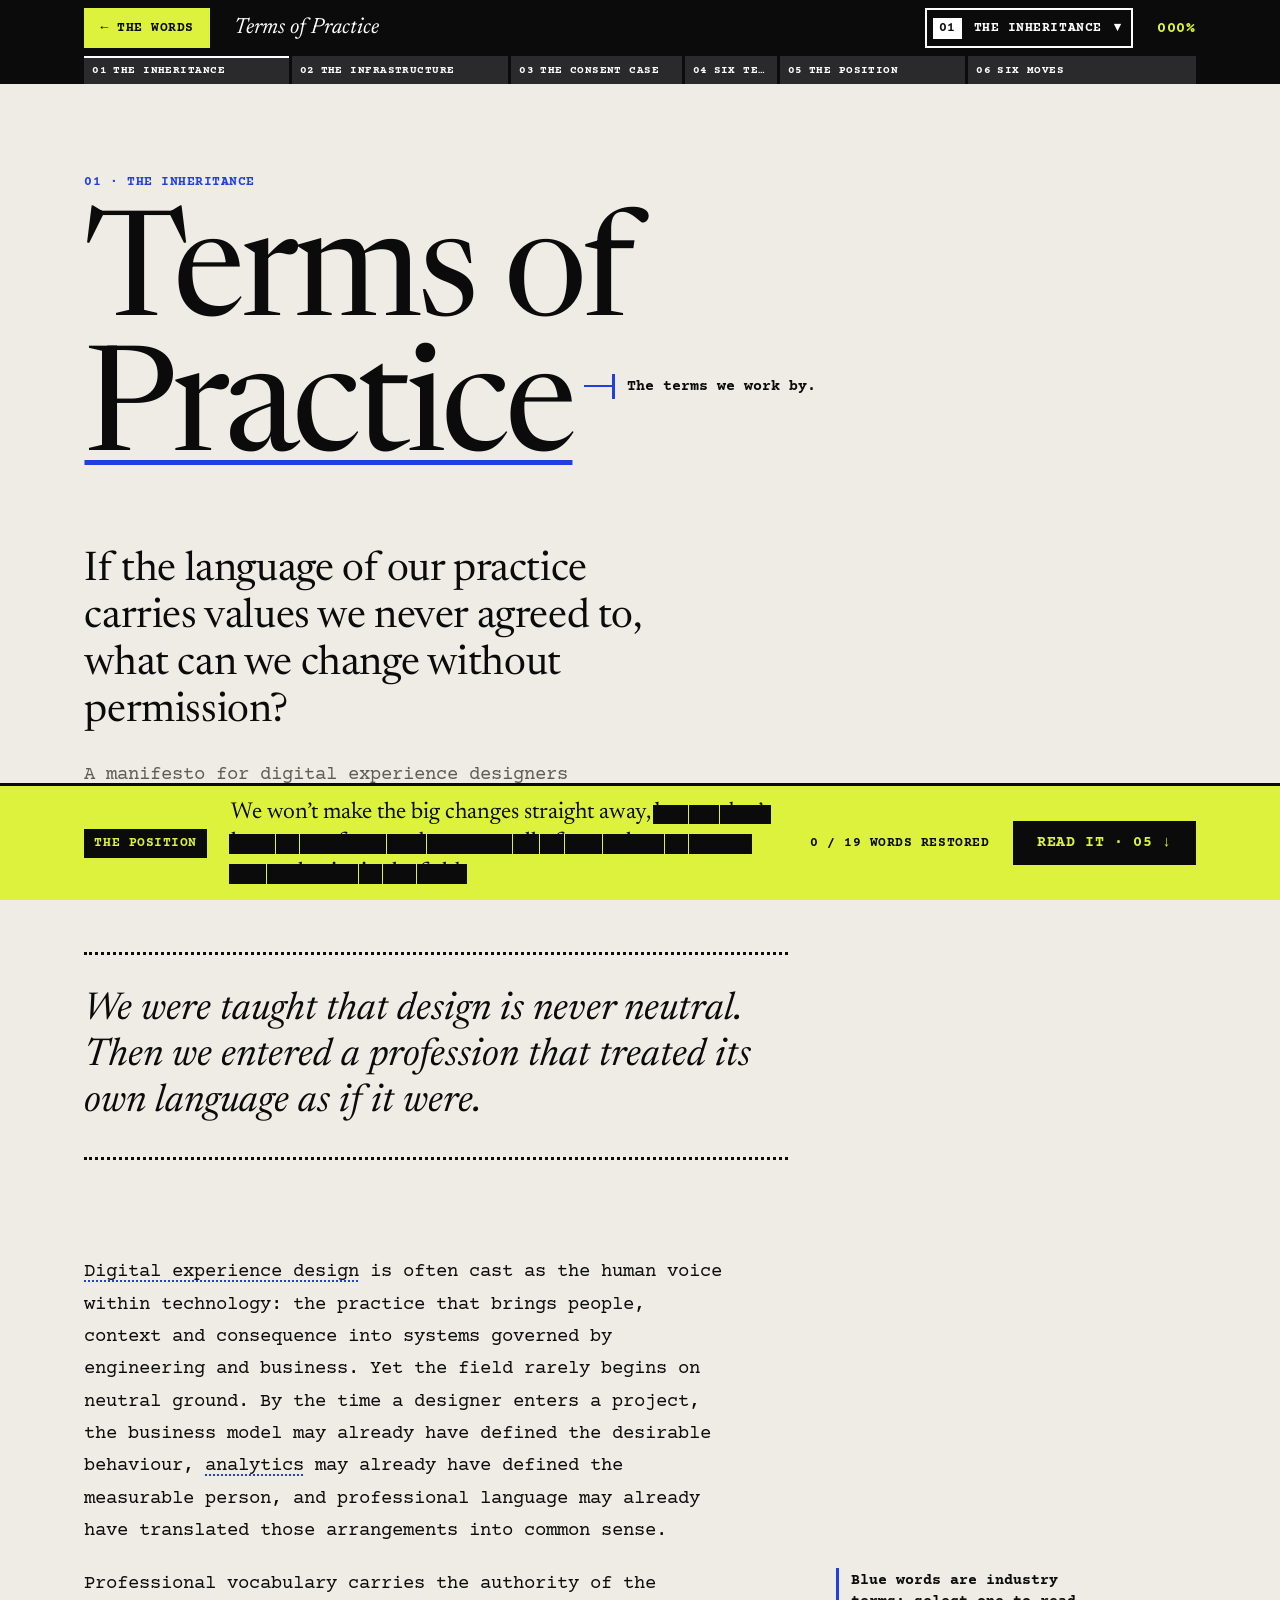
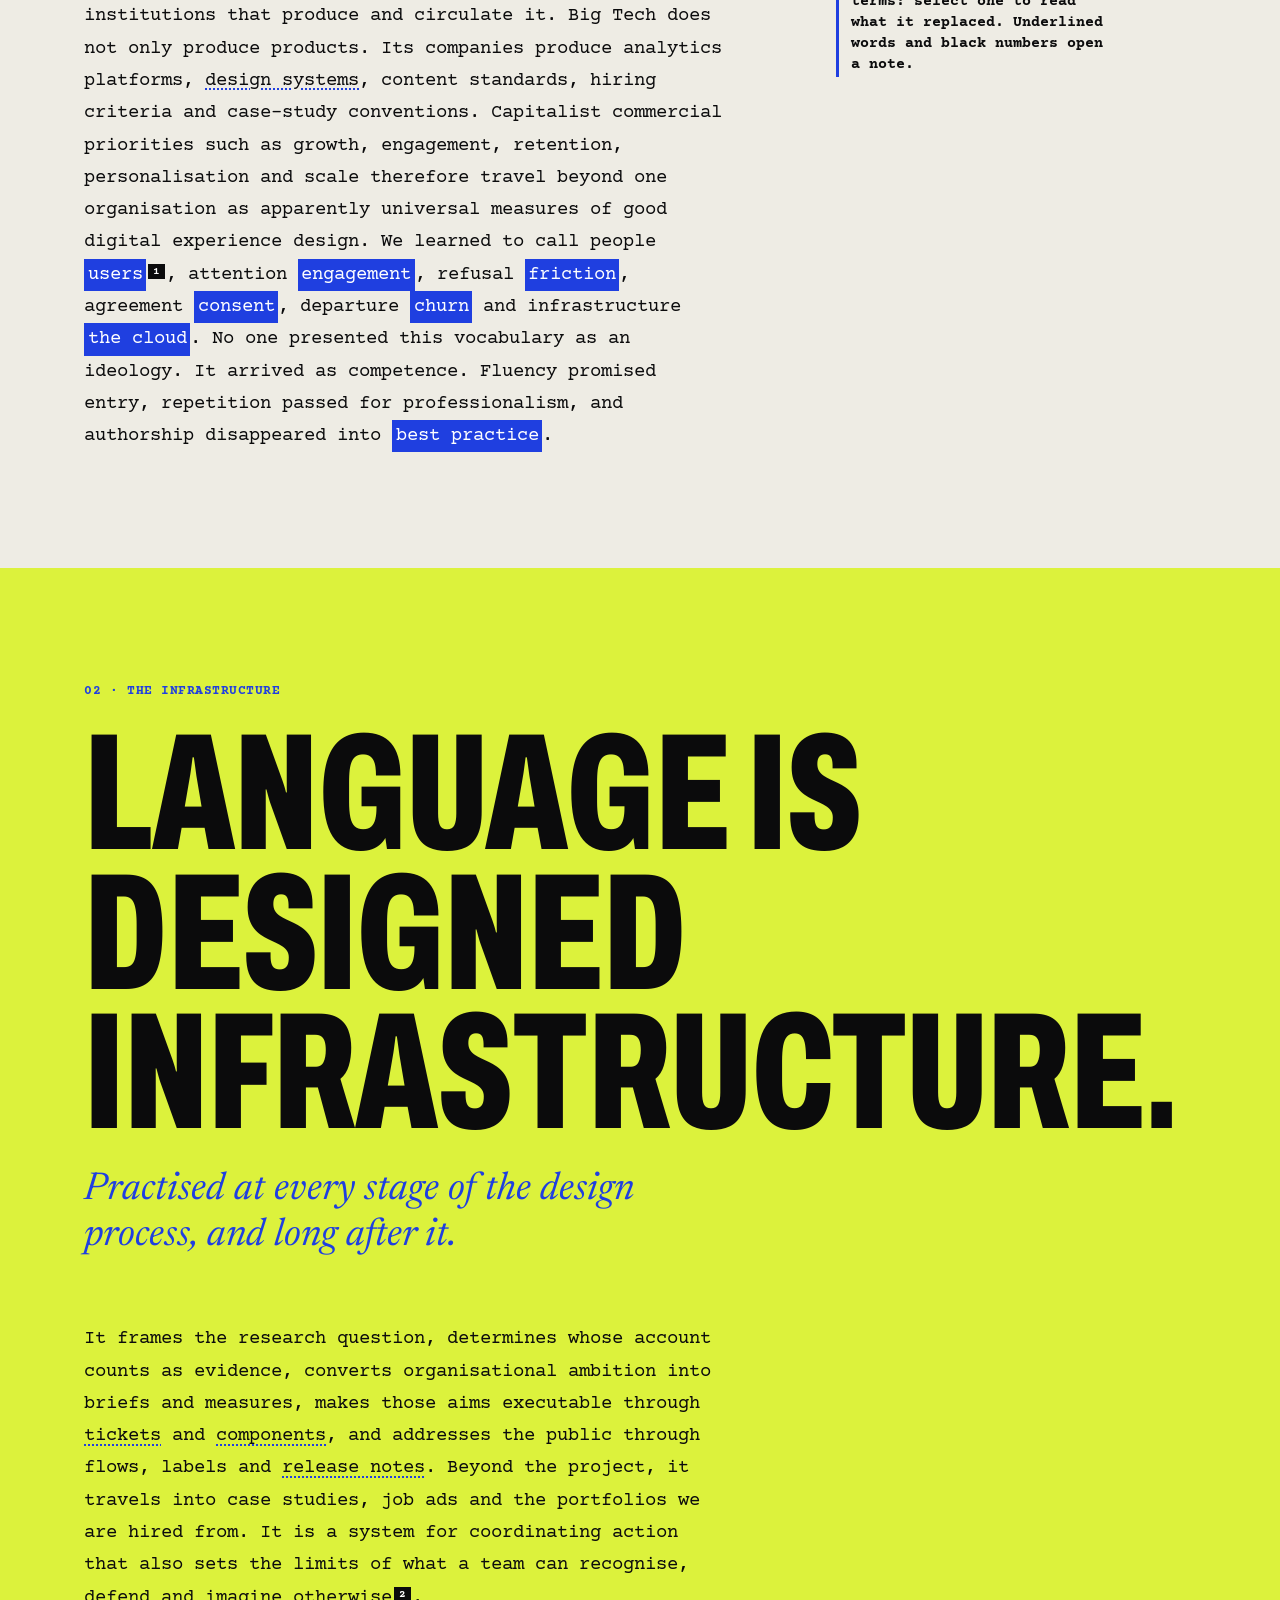
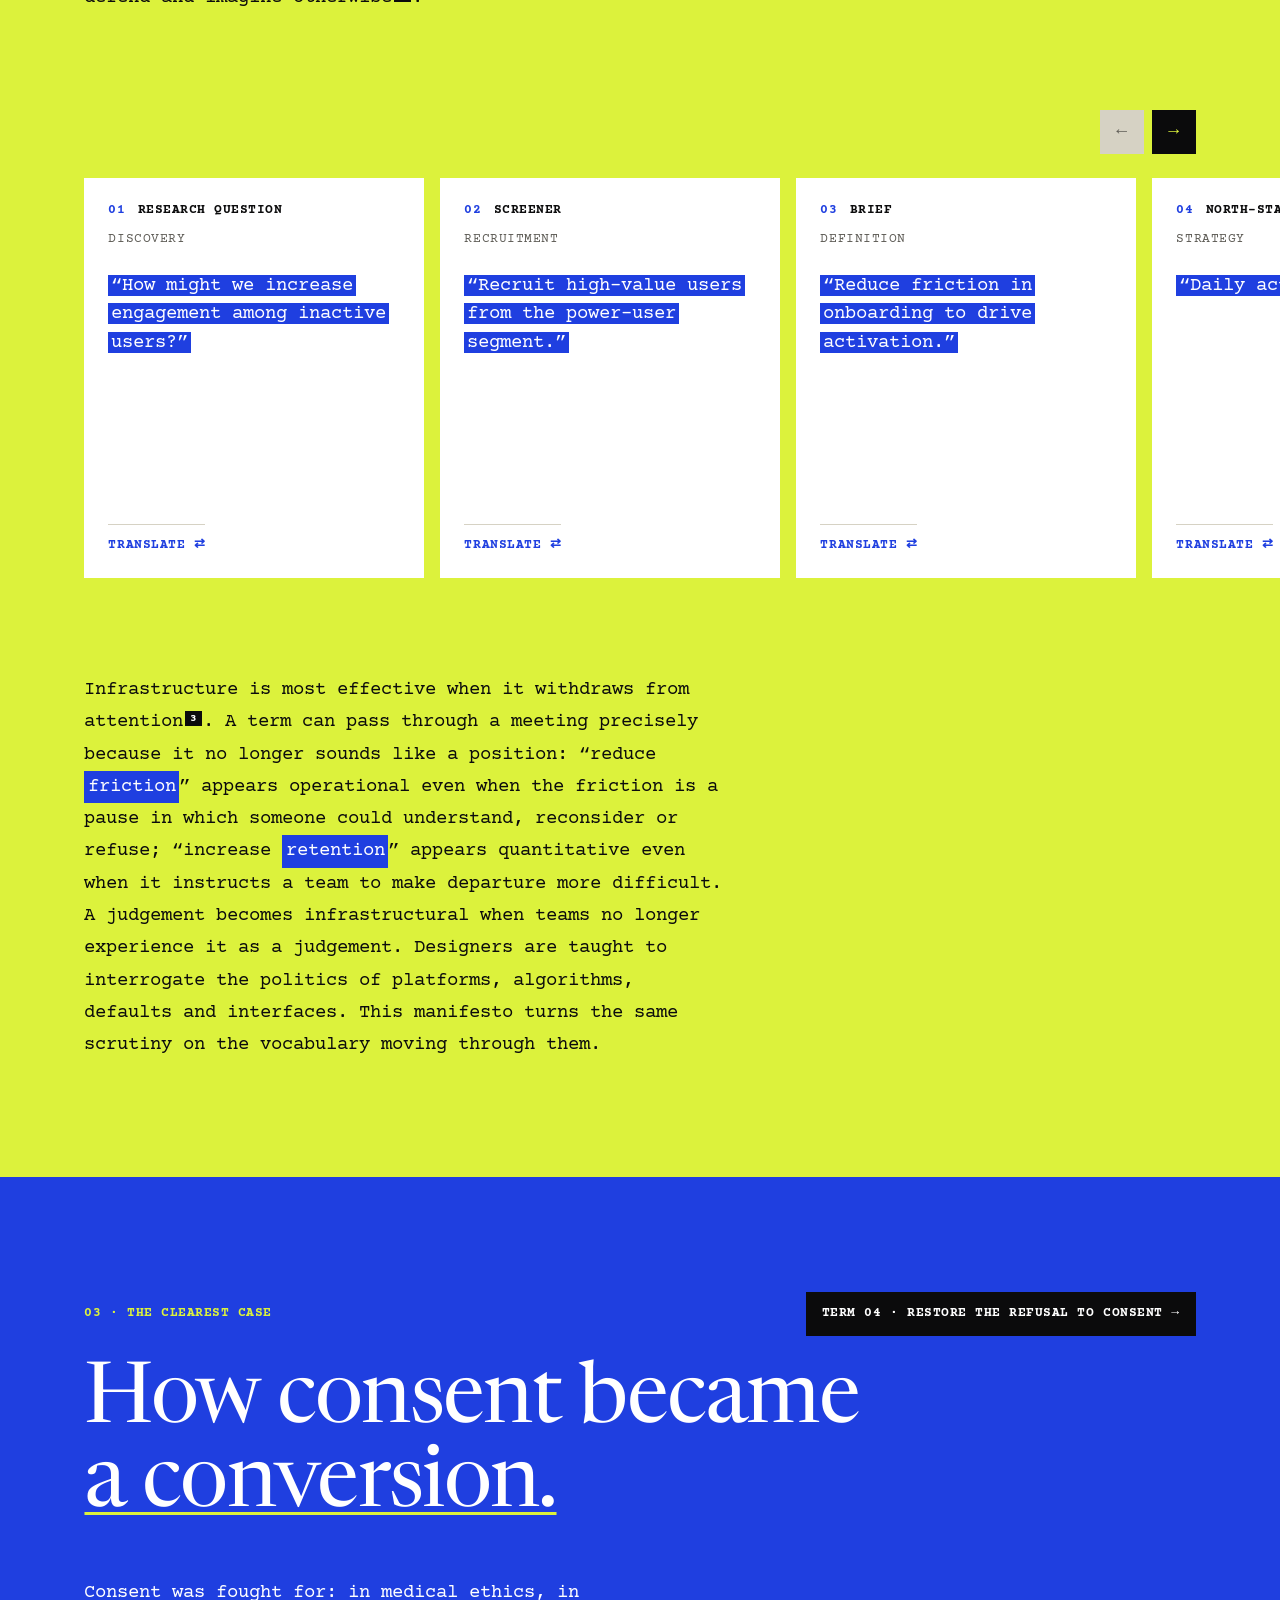
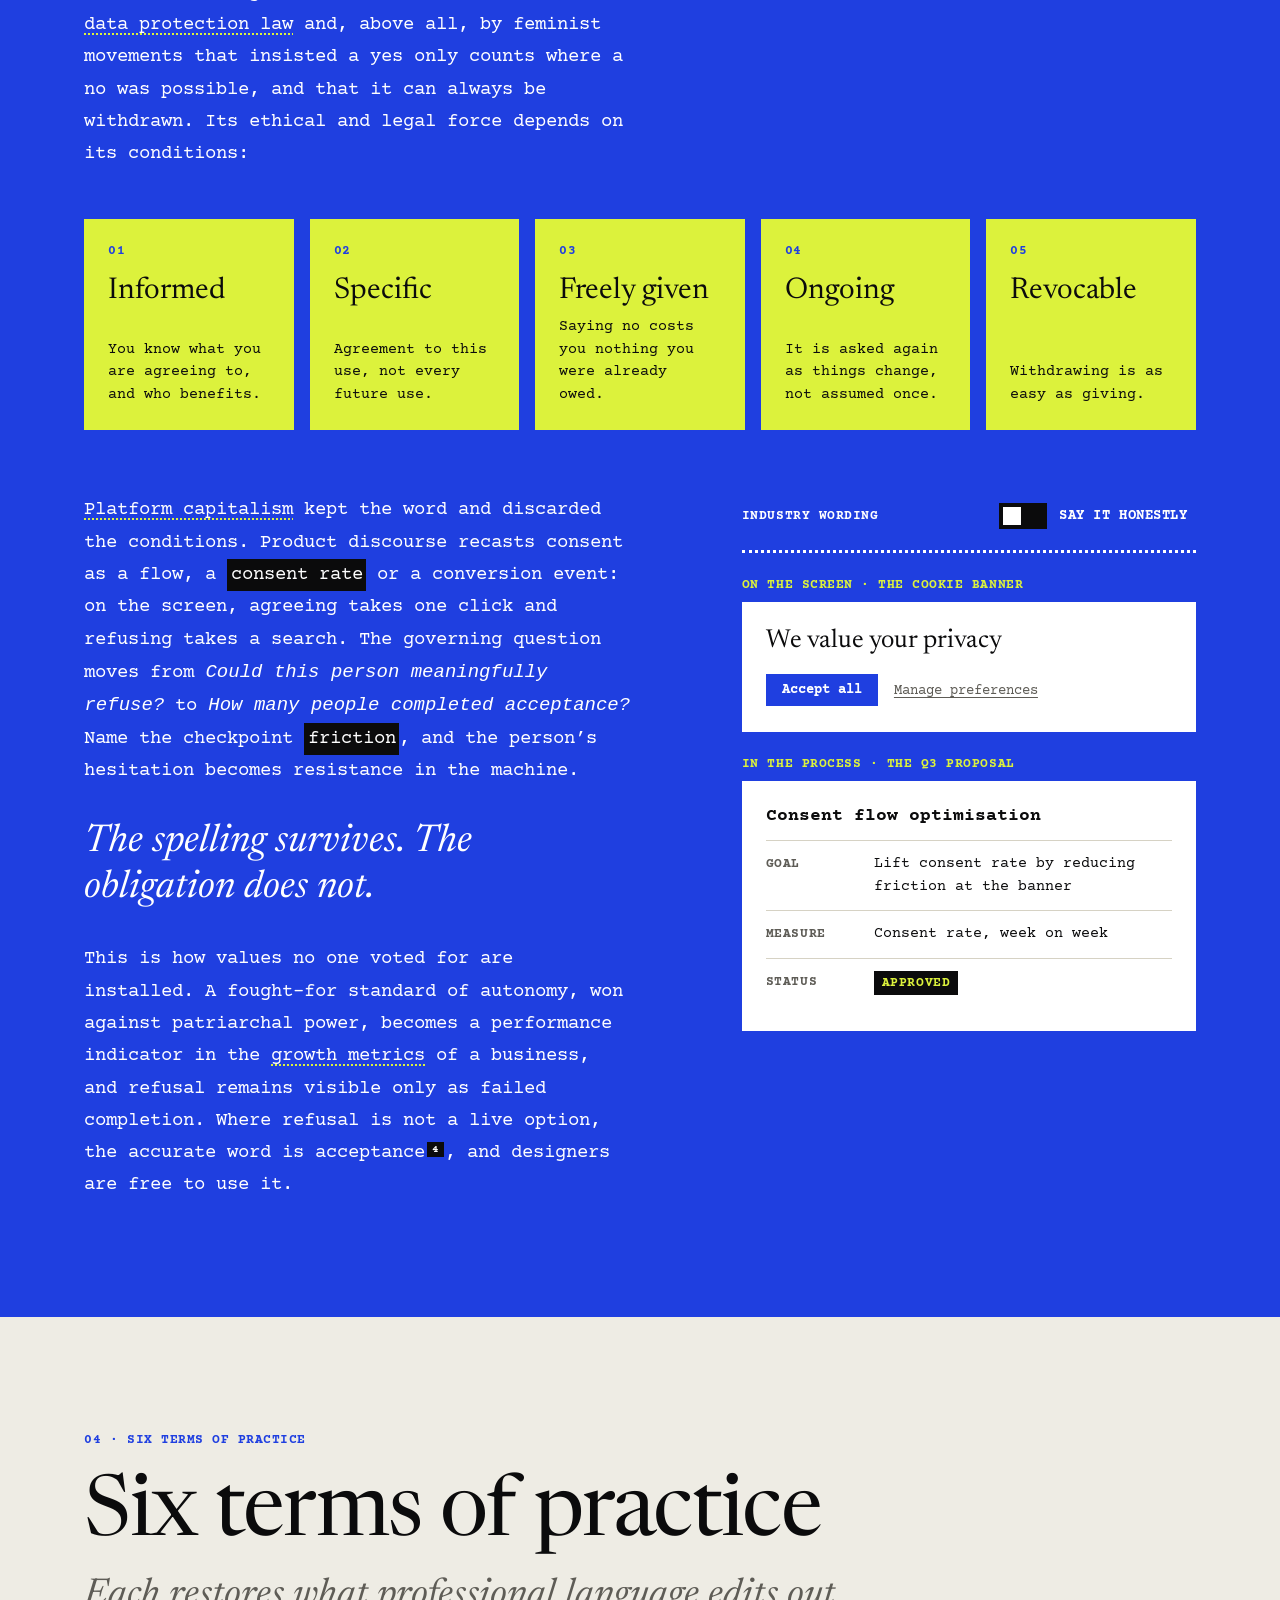
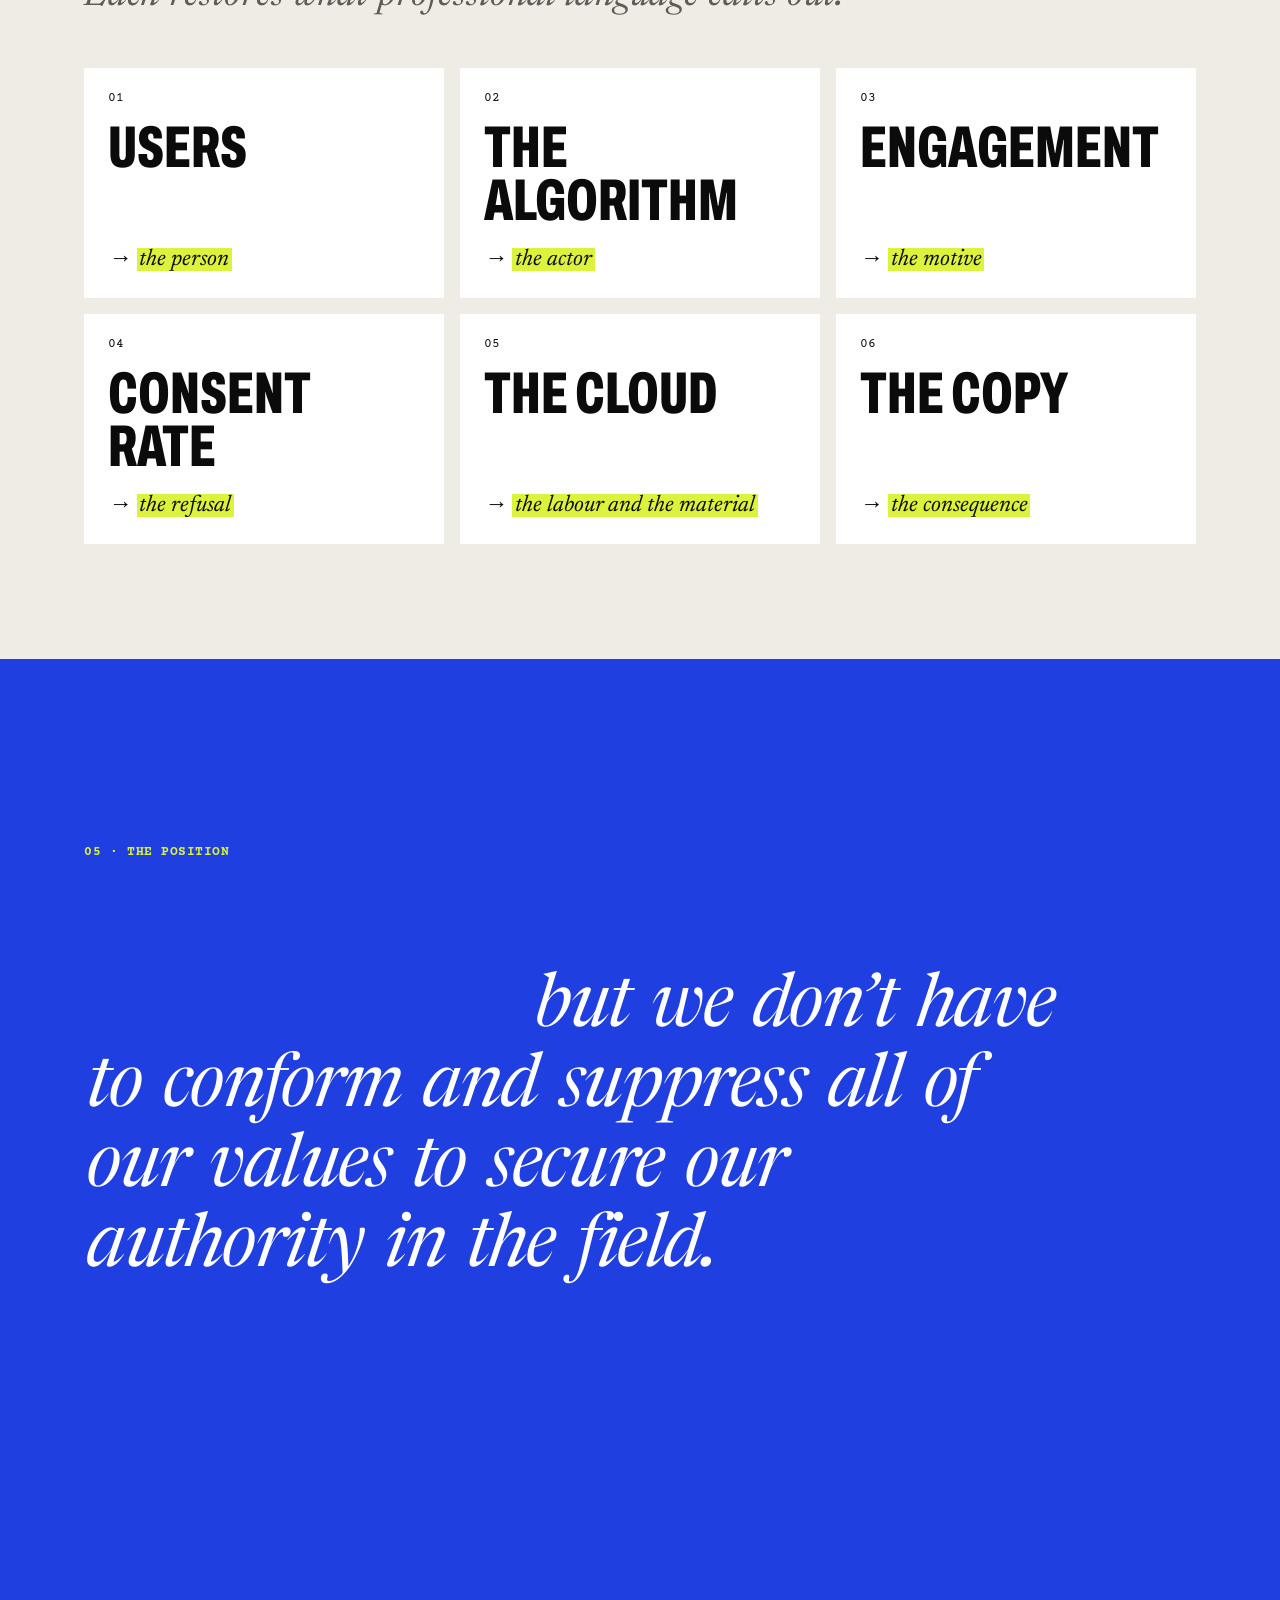
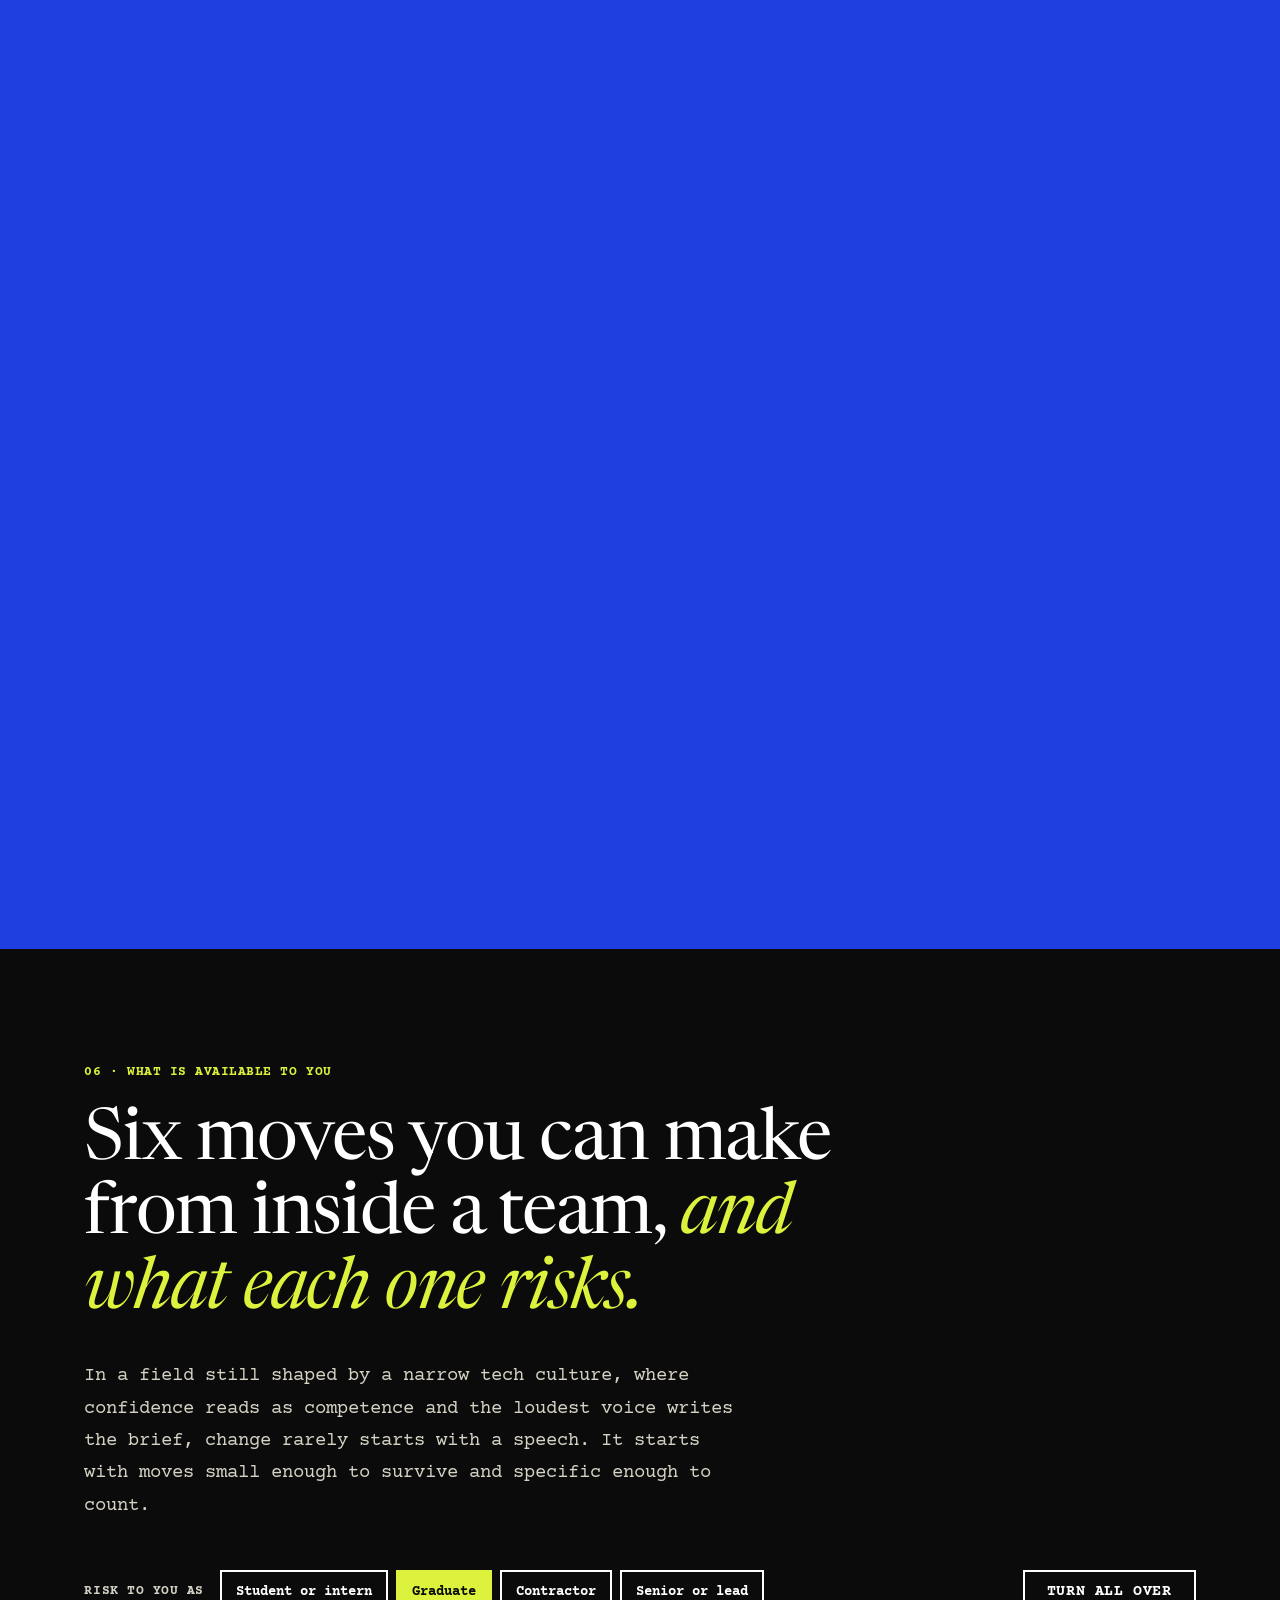
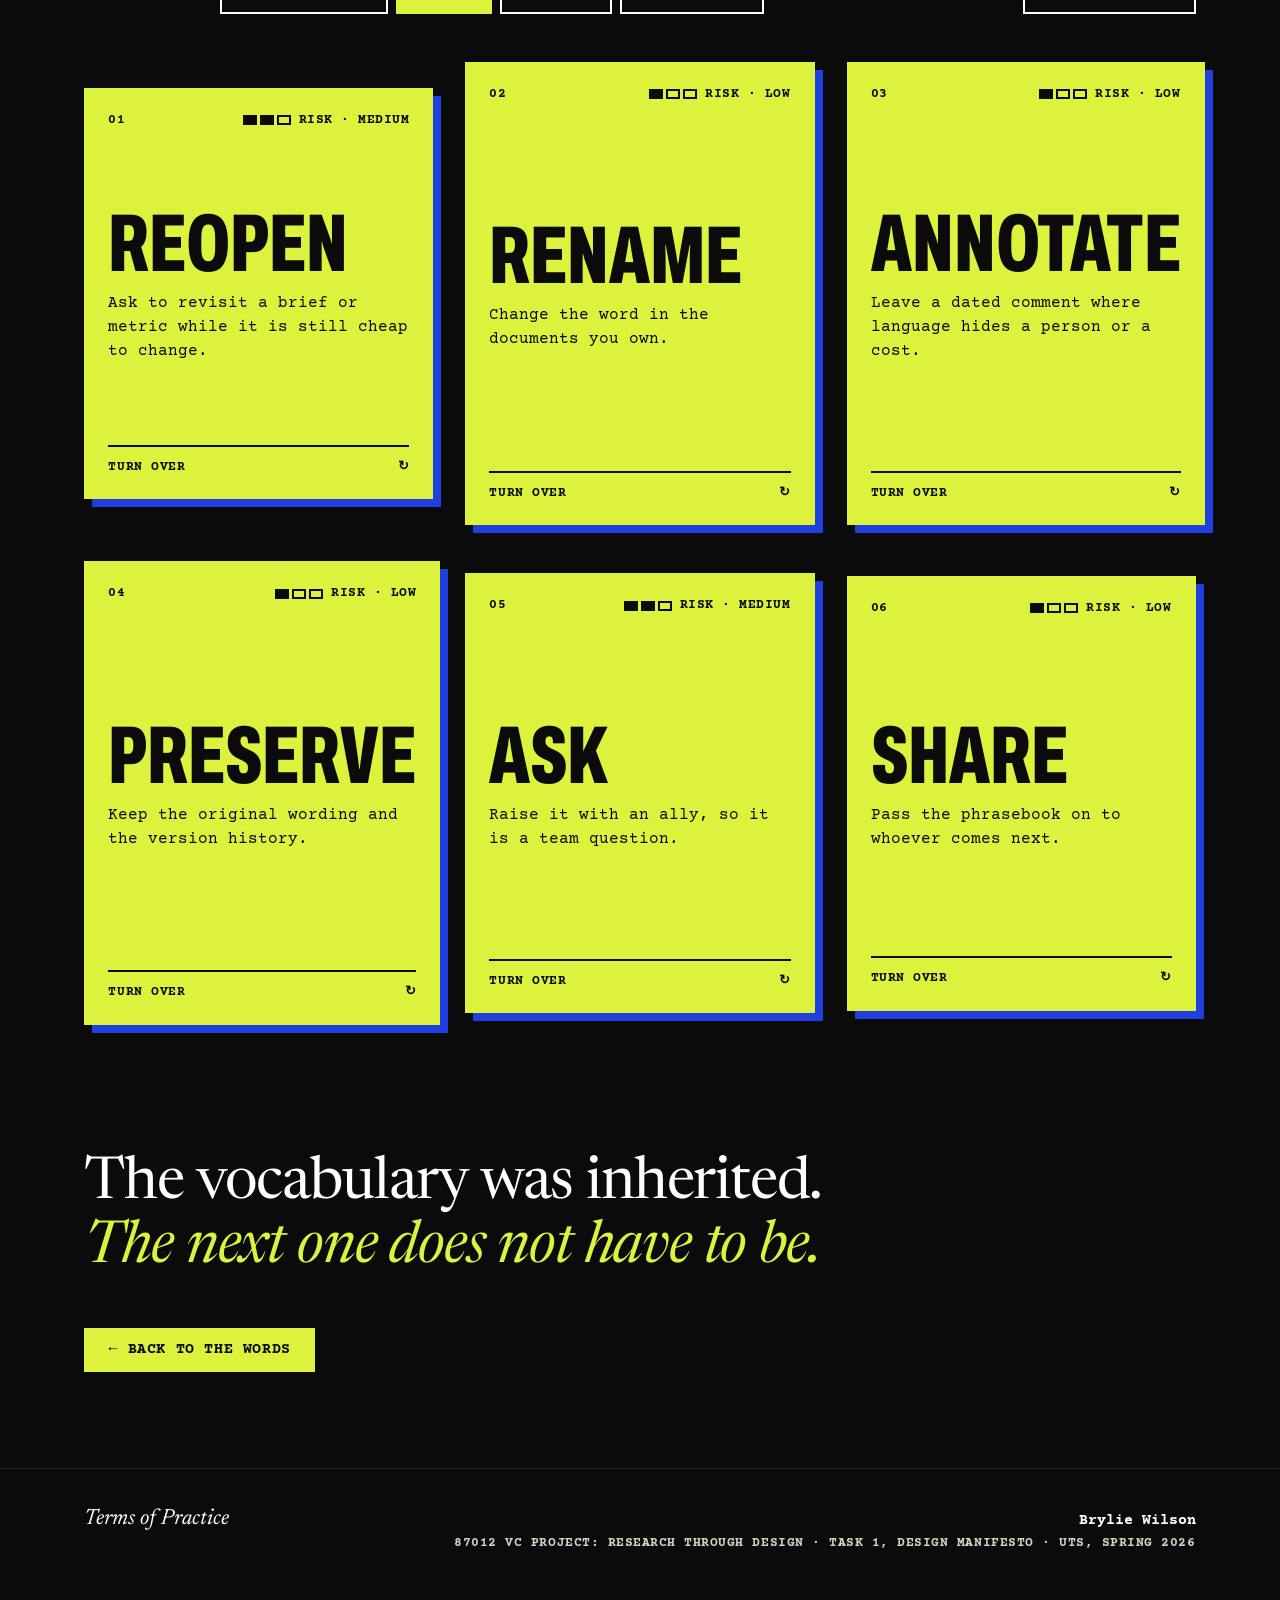
==== commit 69d7f53d: "Adopt Notion manifesto wording; add author footer Rephrase sections 01–04 using the revised critical" ====
--- a/manifesto.html
+++ b/manifesto.html
@@ -59,12 +59,12 @@
           <p class="deck">A manifesto for digital experience designers entering an industry that speaks differently to the one that trained us.</p>
         </div>
 
-        <blockquote class="pull pull-lg">We were taught that design is never neutral. Then we entered a profession that treats its own language as though it were.</blockquote>
+        <blockquote class="pull pull-lg">We were taught that design is never neutral. Then we entered a profession that treated its own language as if it were.</blockquote>
 
         <div class="g12 body-copy s01-body">
-          <p class="p1"><button class="def" data-note="dxd">Digital experience design</button> presents itself as the human voice within technology: the discipline that brings people, context and consequence into systems otherwise governed by engineering and commerce. Yet designers rarely arrive on neutral ground. By the time we join a project, the business model has already defined which behaviour is desirable, <button class="def" data-note="analytics">analytics</button> has already defined which person is measurable, and professional language has already made both feel like common sense.</p>
+          <p class="p1"><button class="def" data-note="dxd">Digital experience design</button> is often cast as the human voice within technology: the practice that brings people, context and consequence into systems governed by engineering and business. Yet the field rarely begins on neutral ground. By the time a designer enters a project, the business model may already have defined the desirable behaviour, <button class="def" data-note="analytics">analytics</button> may already have defined the measurable person, and professional language may already have translated those arrangements into common sense.</p>
           <aside class="hint mnote" aria-label="How to read this page">Blue words are industry terms: select one to read what it replaced. Underlined words and black numbers open a note.</aside>
-          <p class="p2">Much of that language is authored by Big Tech. Its firms ship more than products: they ship the analytics platforms, <button class="def" data-note="designsystems">design systems</button>, content standards, hiring criteria and case studies through which the rest of the field learns what good practice looks like. From them we learned to call people <button class="swap" data-swap="users">users</button><button class="fn" data-note="n1">1</button>, attention <button class="swap" data-swap="engagement">engagement</button>, refusal <button class="swap" data-swap="friction">friction</button>, agreement <button class="swap" data-swap="consent">consent</button>, departure <button class="swap" data-swap="churn">churn</button> and infrastructure <button class="swap" data-swap="cloud">the cloud</button>. None of this arrived as ideology. It arrived as competence. Fluency promised entry, and authorship disappeared into <button class="swap" data-swap="best">best practice</button>.</p>
+          <p class="p2">Professional vocabulary carries the authority of the institutions that produce and circulate it. Big Tech does not only produce products. Its companies produce analytics platforms, <button class="def" data-note="designsystems">design systems</button>, content standards, hiring criteria and case-study conventions. Capitalist commercial priorities such as growth, engagement, retention, personalisation and scale therefore travel beyond one organisation as apparently universal measures of good digital experience design. We learned to call people <button class="swap" data-swap="users">users</button><button class="fn" data-note="n1">1</button>, attention <button class="swap" data-swap="engagement">engagement</button>, refusal <button class="swap" data-swap="friction">friction</button>, agreement <button class="swap" data-swap="consent">consent</button>, departure <button class="swap" data-swap="churn">churn</button> and infrastructure <button class="swap" data-swap="cloud">the cloud</button>. No one presented this vocabulary as an ideology. It arrived as competence. Fluency promised entry, repetition passed for professionalism, and authorship disappeared into <button class="swap" data-swap="best">best practice</button>.</p>
         </div>
       </div>
     </section>
@@ -76,19 +76,18 @@
         <h2 class="banner claim" id="s02-h">Language is designed infrastructure.</h2>
         <p class="claim-sub serif">Practised at every stage of the design process, and long after it.</p>
         <div class="g12 body-copy">
-          <p class="p-main">It frames the research question and names the person being studied. It turns organisational aims into briefs and metrics, makes them executable through <button class="def" data-note="tickets">tickets</button> and <button class="def" data-note="components">components</button>, and speaks to the public through interface copy and <button class="def" data-note="releasenotes">release notes</button>. Beyond the project, it travels into case studies, job ads and the portfolios we are hired from. It does not describe the work; it coordinates what the work can recognise, value and produce<button class="fn" data-note="n2">2</button>.</p>
+          <p class="p-main">It frames the research question, determines whose account counts as evidence, converts organisational ambition into briefs and measures, makes those aims executable through <button class="def" data-note="tickets">tickets</button> and <button class="def" data-note="components">components</button>, and addresses the public through flows, labels and <button class="def" data-note="releasenotes">release notes</button>. Beyond the project, it travels into case studies, job ads and the portfolios we are hired from. It is a system for coordinating action that also sets the limits of what a team can recognise, defend and imagine otherwise<button class="fn" data-note="n2">2</button>.</p>
         </div>
       </div>
 
       <div class="ptrack-wrap">
         <div class="wrap ptrack-head">
-          <p class="label" id="ptrack-l">One vocabulary, ten documents · scroll or drag sideways, select a card to translate it.</p>
           <div class="ptrack-ctrl">
             <button class="ptrack-arrow" type="button" data-dir="-1" aria-label="Previous documents" data-cur="go">←</button>
             <button class="ptrack-arrow" type="button" data-dir="1" aria-label="Next documents" data-cur="go">→</button>
           </div>
         </div>
-        <ol class="ptrack" id="ptrack" aria-labelledby="ptrack-l" data-cur="drag">
+        <ol class="ptrack" id="ptrack" aria-label="Process documents" data-cur="drag">
           <li class="pc"><button class="pc-b" type="button" aria-pressed="false" data-cur="swap">
             <span class="pc-meta label"><span class="pc-n">01</span><span>Research question</span></span>
             <span class="pc-stage label">Discovery</span>
@@ -165,7 +164,7 @@
 
       <div class="wrap">
         <div class="g12 body-copy">
-          <p class="p-main">Infrastructure is most effective when it recedes from view<button class="fn" data-note="n3">3</button>. A term survives a meeting precisely because it no longer sounds like a position: “reduce <button class="swap" data-swap="friction">friction</button>” sounds operational even when the friction is the moment in which someone could refuse; “increase <button class="swap" data-swap="retention">retention</button>” sounds like arithmetic even when it instructs a team to make leaving harder. A judgement becomes infrastructure when a team no longer experiences it as a judgement. Designers are trained to interrogate platforms, algorithms and defaults. This manifesto turns the same scrutiny on the vocabulary that moves through them.</p>
+          <p class="p-main">Infrastructure is most effective when it withdraws from attention<button class="fn" data-note="n3">3</button>. A term can pass through a meeting precisely because it no longer sounds like a position: “reduce <button class="swap" data-swap="friction">friction</button>” appears operational even when the friction is a pause in which someone could understand, reconsider or refuse; “increase <button class="swap" data-swap="retention">retention</button>” appears quantitative even when it instructs a team to make departure more difficult. A judgement becomes infrastructural when teams no longer experience it as a judgement. Designers are taught to interrogate the politics of platforms, algorithms, defaults and interfaces. This manifesto turns the same scrutiny on the vocabulary moving through them.</p>
         </div>
       </div>
     </section>
@@ -186,7 +185,7 @@
         </h2>
 
         <div class="g12 body-copy">
-          <p class="p-main">Consent was fought for: in medical ethics, in <button class="def" data-note="dataprotection">data protection law</button> and, above all, by feminist movements that insisted a yes only counts where a no was possible, and that it can always be withdrawn. Its meaning lies in its conditions:</p>
+          <p class="p-main">Consent was fought for: in medical ethics, in <button class="def" data-note="dataprotection">data protection law</button> and, above all, by feminist movements that insisted a yes only counts where a no was possible, and that it can always be withdrawn. Its ethical and legal force depends on its conditions:</p>
         </div>
 
         <ol class="conds" aria-label="Conditions of consent">
@@ -199,9 +198,9 @@
 
         <div class="g12 case-cols">
           <div class="case-arg body-copy">
-            <p><button class="def" data-note="platformcap">Platform capitalism</button> kept the word and discarded the conditions. On the screen, consent becomes a banner on which agreeing takes one click and refusing takes a search. In the proposal deck, it becomes a <button class="swap" data-swap="consentrate">consent rate</button>, and a rising rate is reported as success. The person’s refusal is reclassified as <button class="swap" data-swap="friction">friction</button> to be reduced.</p>
+            <p><button class="def" data-note="platformcap">Platform capitalism</button> kept the word and discarded the conditions. Product discourse recasts consent as a flow, a <button class="swap" data-swap="consentrate">consent rate</button> or a conversion event: on the screen, agreeing takes one click and refusing takes a search. The governing question moves from <em>Could this person meaningfully refuse?</em> to <em>How many people completed acceptance?</em> Name the checkpoint <button class="swap" data-swap="friction">friction</button>, and the person’s hesitation becomes resistance in the machine.</p>
             <blockquote class="pull">The spelling survives. The obligation does not.</blockquote>
-            <p>This is how values no one voted for are installed. A standard of autonomy, won against patriarchal power, is absorbed into the <button class="def" data-note="growthmetrics">growth metrics</button> of a business and made to mean its opposite. Where refusal is not a live option, the accurate word is acceptance<button class="fn" data-note="n4">4</button>, and designers are free to use it.</p>
+            <p>This is how values no one voted for are installed. A fought-for standard of autonomy, won against patriarchal power, becomes a performance indicator in the <button class="def" data-note="growthmetrics">growth metrics</button> of a business, and refusal remains visible only as failed completion. Where refusal is not a live option, the accurate word is acceptance<button class="fn" data-note="n4">4</button>, and designers are free to use it.</p>
           </div>
 
           <div class="honest" id="honest">
@@ -245,7 +244,7 @@
       <div class="wrap">
         <p class="label eyebrow">04 · Six terms of practice</p>
         <h2 class="head serif" id="s04-h">Six terms of practice</h2>
-        <p class="lede serif">Each restores what the vocabulary edits out.</p>
+        <p class="lede serif">Each restores what professional language edits out.</p>
 
         <div class="terms" id="terms">
           <!-- 01 -->
@@ -367,7 +366,7 @@
             <div class="cl-body">
               <p class="cl-claim serif">If you can’t argue with it, it wasn’t designed. It was issued.</p>
               <div class="cl-com">
-                <p>A better synonym is not structural change. When accurate wording makes a decision indefensible, we reopen the brief rather than polish the copy. Where speaking carries risk, we act together: document, annotate, preserve the history.</p>
+                <p>Changing the word is not the intervention; changing what the word allows the organisation to do is. When accurate wording makes a decision indefensible, we reopen the brief rather than polish the sentence. Where speaking carries risk, we act together: document, annotate, preserve the history.</p>
                 <p class="cl-prec"><span class="label">It has been done:</span> edge case → <span class="hl">stress case</span> (2016) · dark pattern → <span class="hl">deceptive pattern</span> · master → <span class="hl">main</span> (GitHub, 2020) · blacklist → <span class="hl">ruled out</span> (Google).</p>
               </div>
             </div>
@@ -384,7 +383,7 @@
           <p class="label eyebrow">05 · The position</p>
           <h2 class="sr-only" id="s05-h">The position</h2>
           <p class="statement serif" id="statement">
-            <span class="sr-only">We can’t make the big changes straight away, but securing our place in the field shouldn’t require us to conform or suppress our values.</span>
+            <span class="sr-only">We won’t make the big changes straight away, but we don’t have to conform and suppress all of our values to secure our authority in the field.</span>
             <span class="st" id="st" aria-hidden="true"></span>
           </p>
         </div>
@@ -521,7 +520,10 @@
       <footer class="foot">
         <div class="wrap foot-in">
           <span class="foot-mark serif">Terms of Practice</span>
-          <span class="label">A manifesto · 2026</span>
+          <span class="foot-meta">
+            <span class="foot-name">Brylie Wilson</span>
+            <span class="label">87012 VC Project: Research Through Design · Task 1, Design Manifesto · UTS, Spring 2026</span>
+          </span>
         </div>
       </footer>
     </section>
--- a/css/manifesto.css
+++ b/css/manifesto.css
@@ -239,7 +239,7 @@
 .s02 .g12.body-copy { margin-top: var(--s8); }
 
 .ptrack-wrap { margin: var(--s9) 0 var(--s8); }
-.ptrack-head { display: flex; align-items: flex-end; justify-content: space-between; gap: var(--s4); }
+.ptrack-head { display: flex; align-items: flex-end; justify-content: flex-end; gap: var(--s4); }
 .ptrack-ctrl { display: flex; gap: var(--s2); flex: none; }
 .ptrack-arrow {
   width: 44px; height: 44px; display: grid; place-items: center;
@@ -527,6 +527,8 @@
 .foot { margin-top: var(--s9); padding: var(--s6) 0 calc(var(--s6) + 84px); border-top: 1px solid var(--ink-2); }
 .foot-in { display: flex; justify-content: space-between; align-items: baseline; gap: var(--s4); color: var(--scan); }
 .foot-mark { font-style: italic; font-size: 22px; color: var(--white); }
+.foot-meta { display: flex; flex-direction: column; gap: var(--s1); text-align: right; }
+.foot-name { font: 700 15px/1.3 var(--mono); color: var(--white); }
 
 /* ================= position bar ================= */
 .pbar {
@@ -594,12 +596,12 @@
   .cl-claim, .cl-com { grid-column: 1; }
   .cl-land { text-align: left; }
   .pc { flex-basis: min(340px, 82vw); }
-  .ptrack-head { flex-direction: column; align-items: flex-start; }
   .pbar { gap: var(--s3); min-height: 72px; }
   .pbar-chip { display: none; }
   .pbar-s { font-size: 16px; line-height: 1.35; }
   .pbar-go { padding: var(--s2) var(--s3); font-size: 12px; }
   .foot-in { flex-direction: column; }
+  .foot-meta { text-align: left; }
   .claim { max-width: none; }
 }
 @media (max-width: 599.98px) {
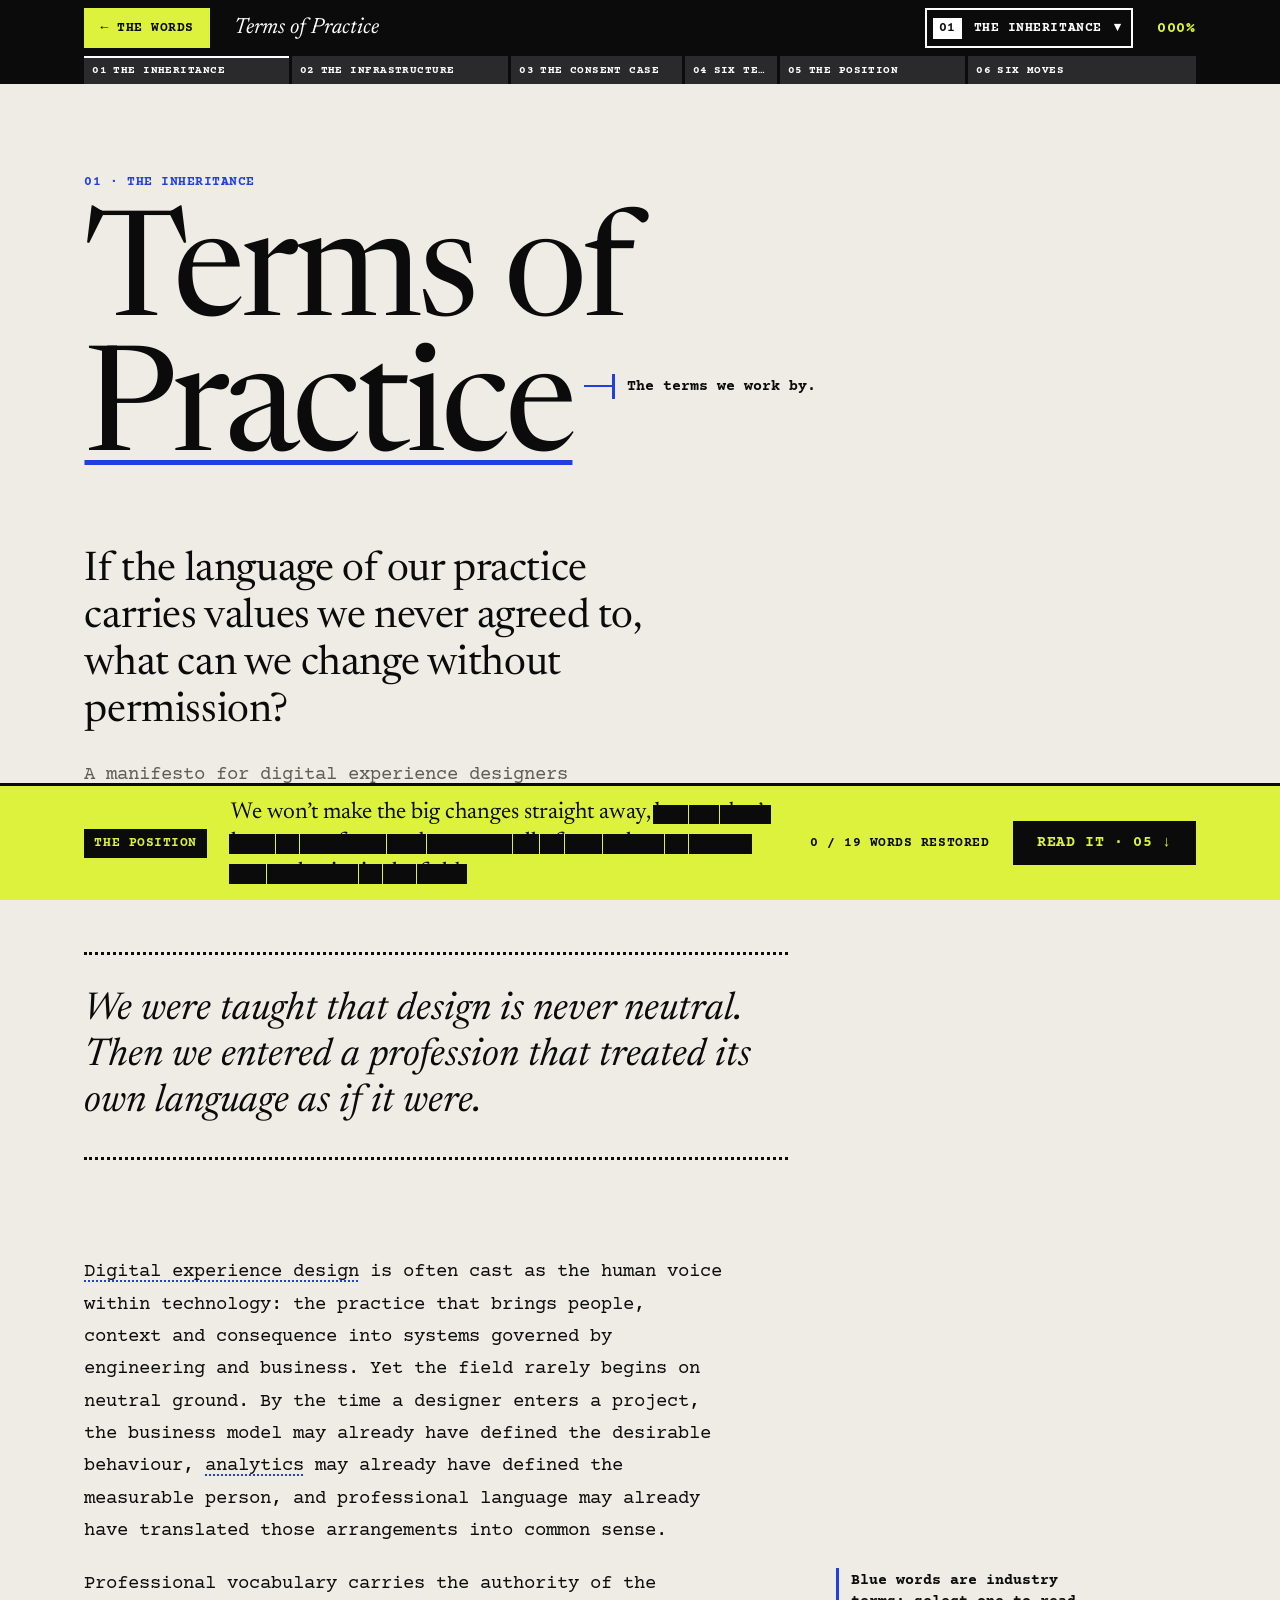
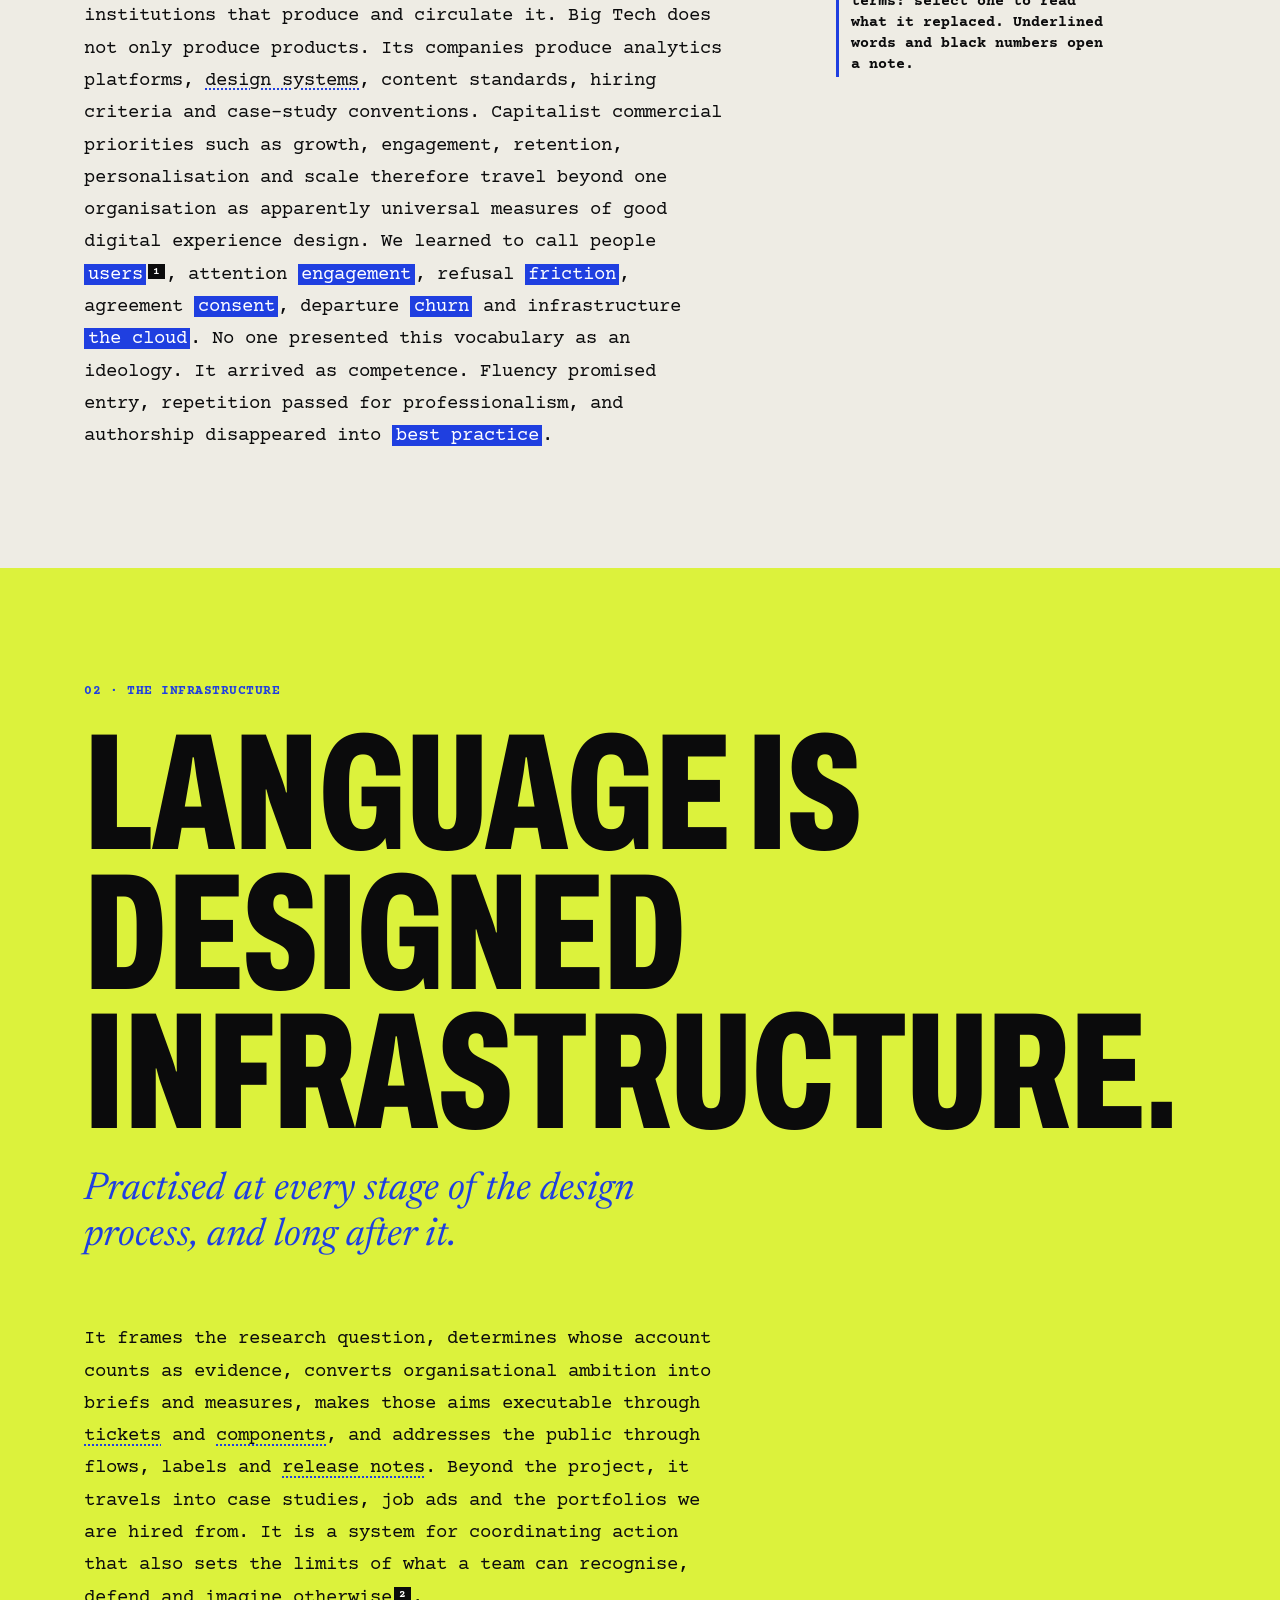
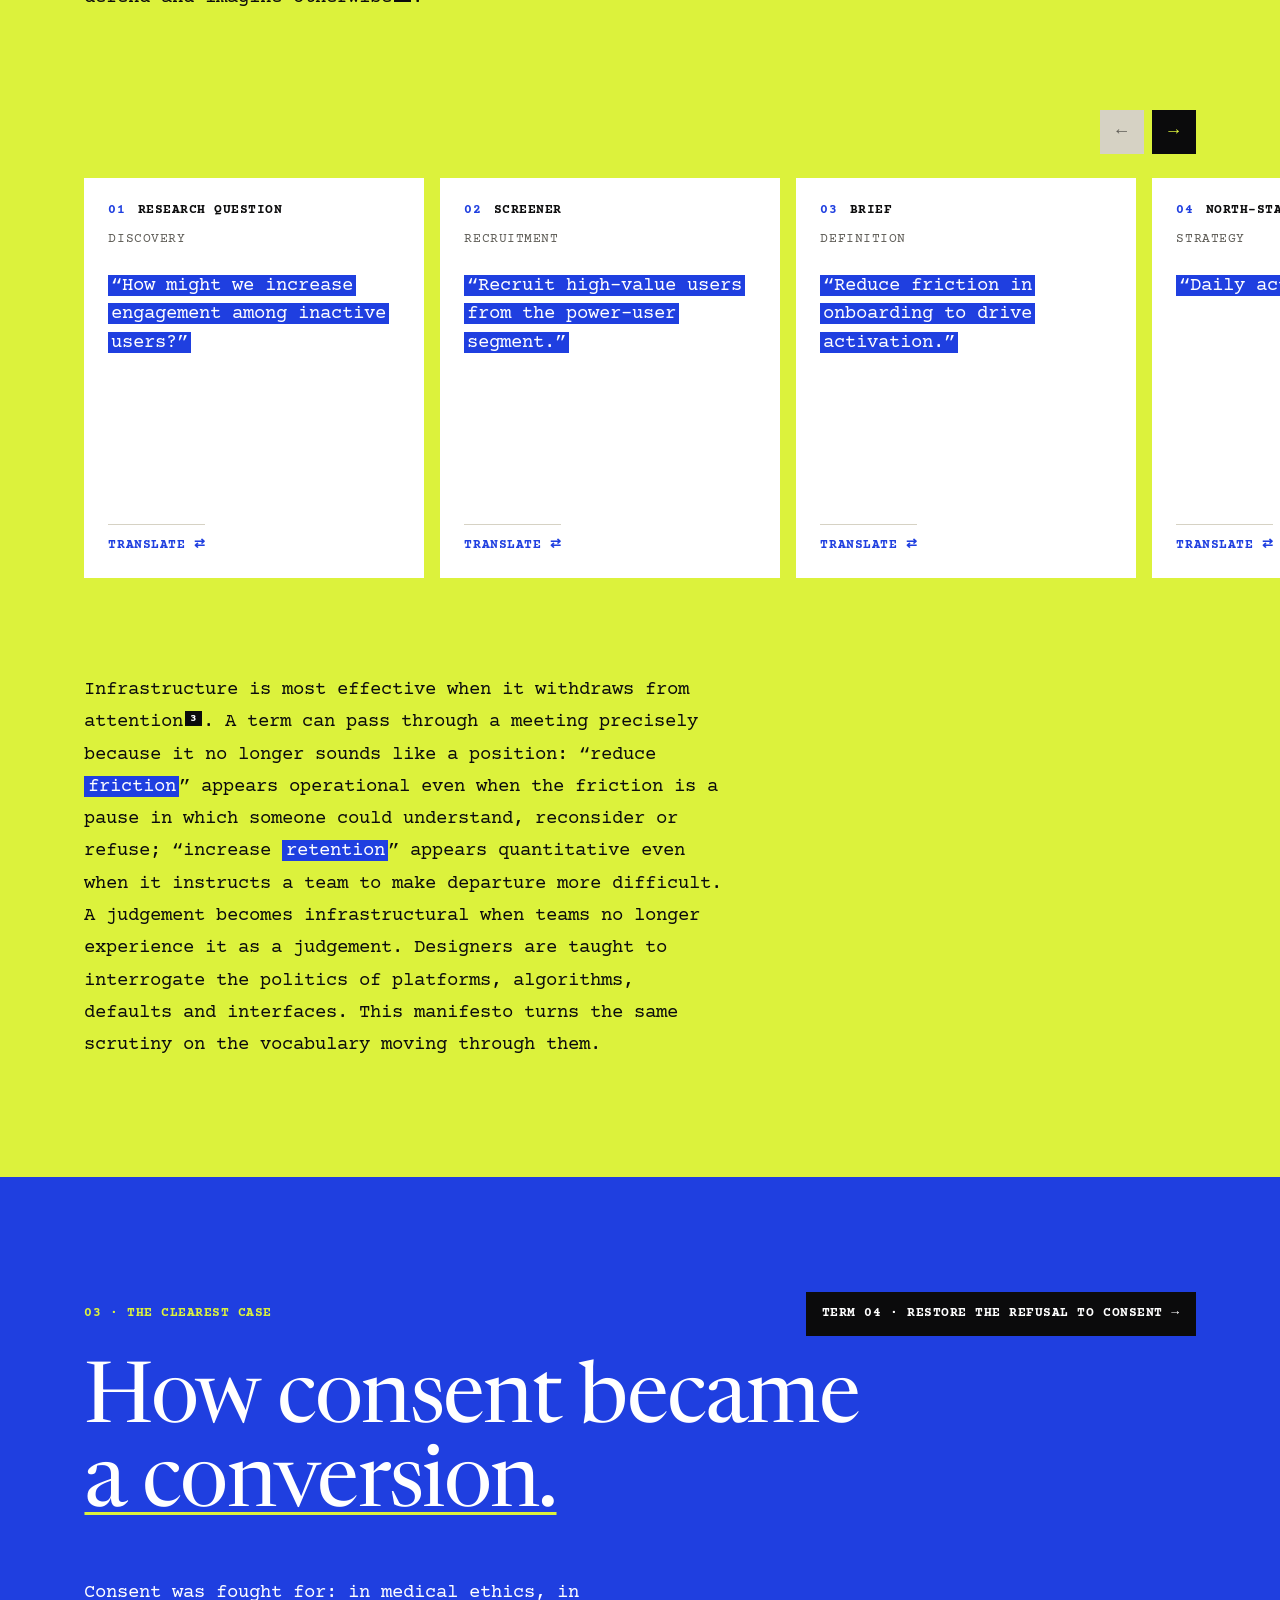
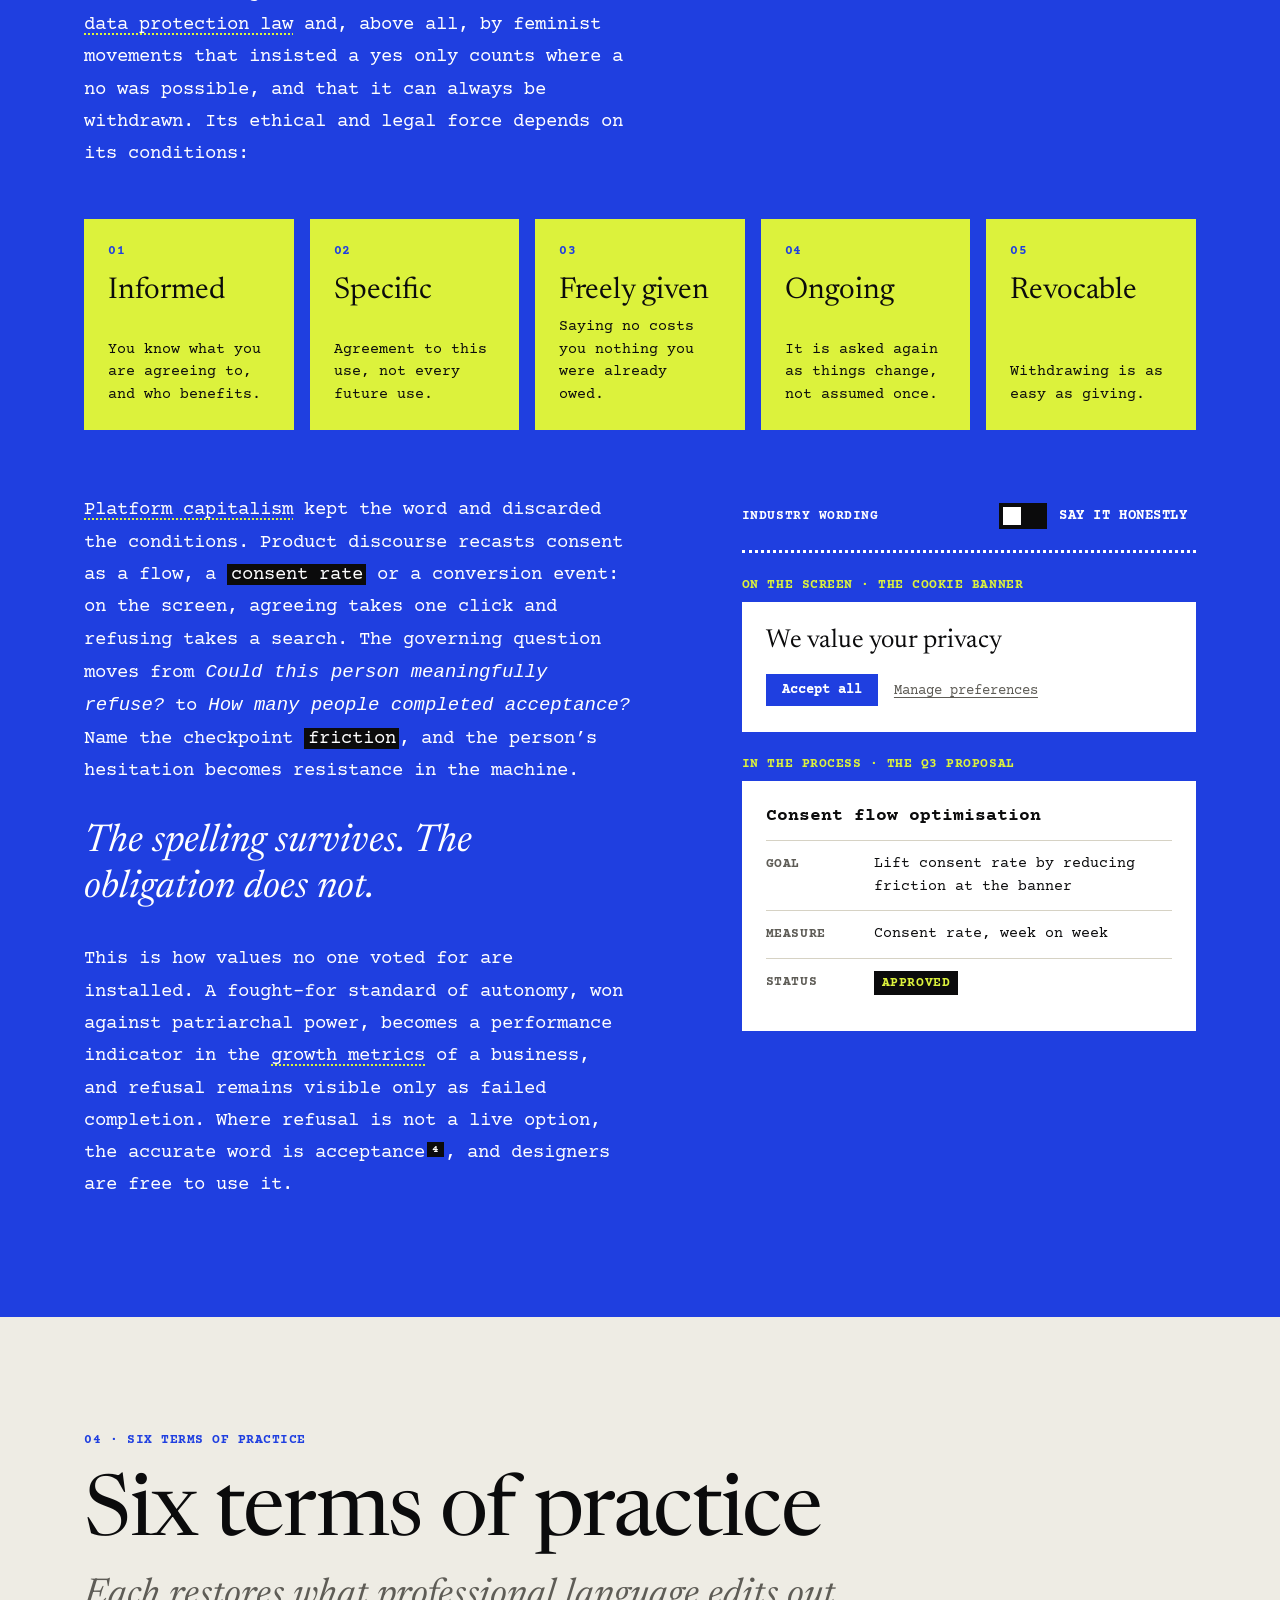
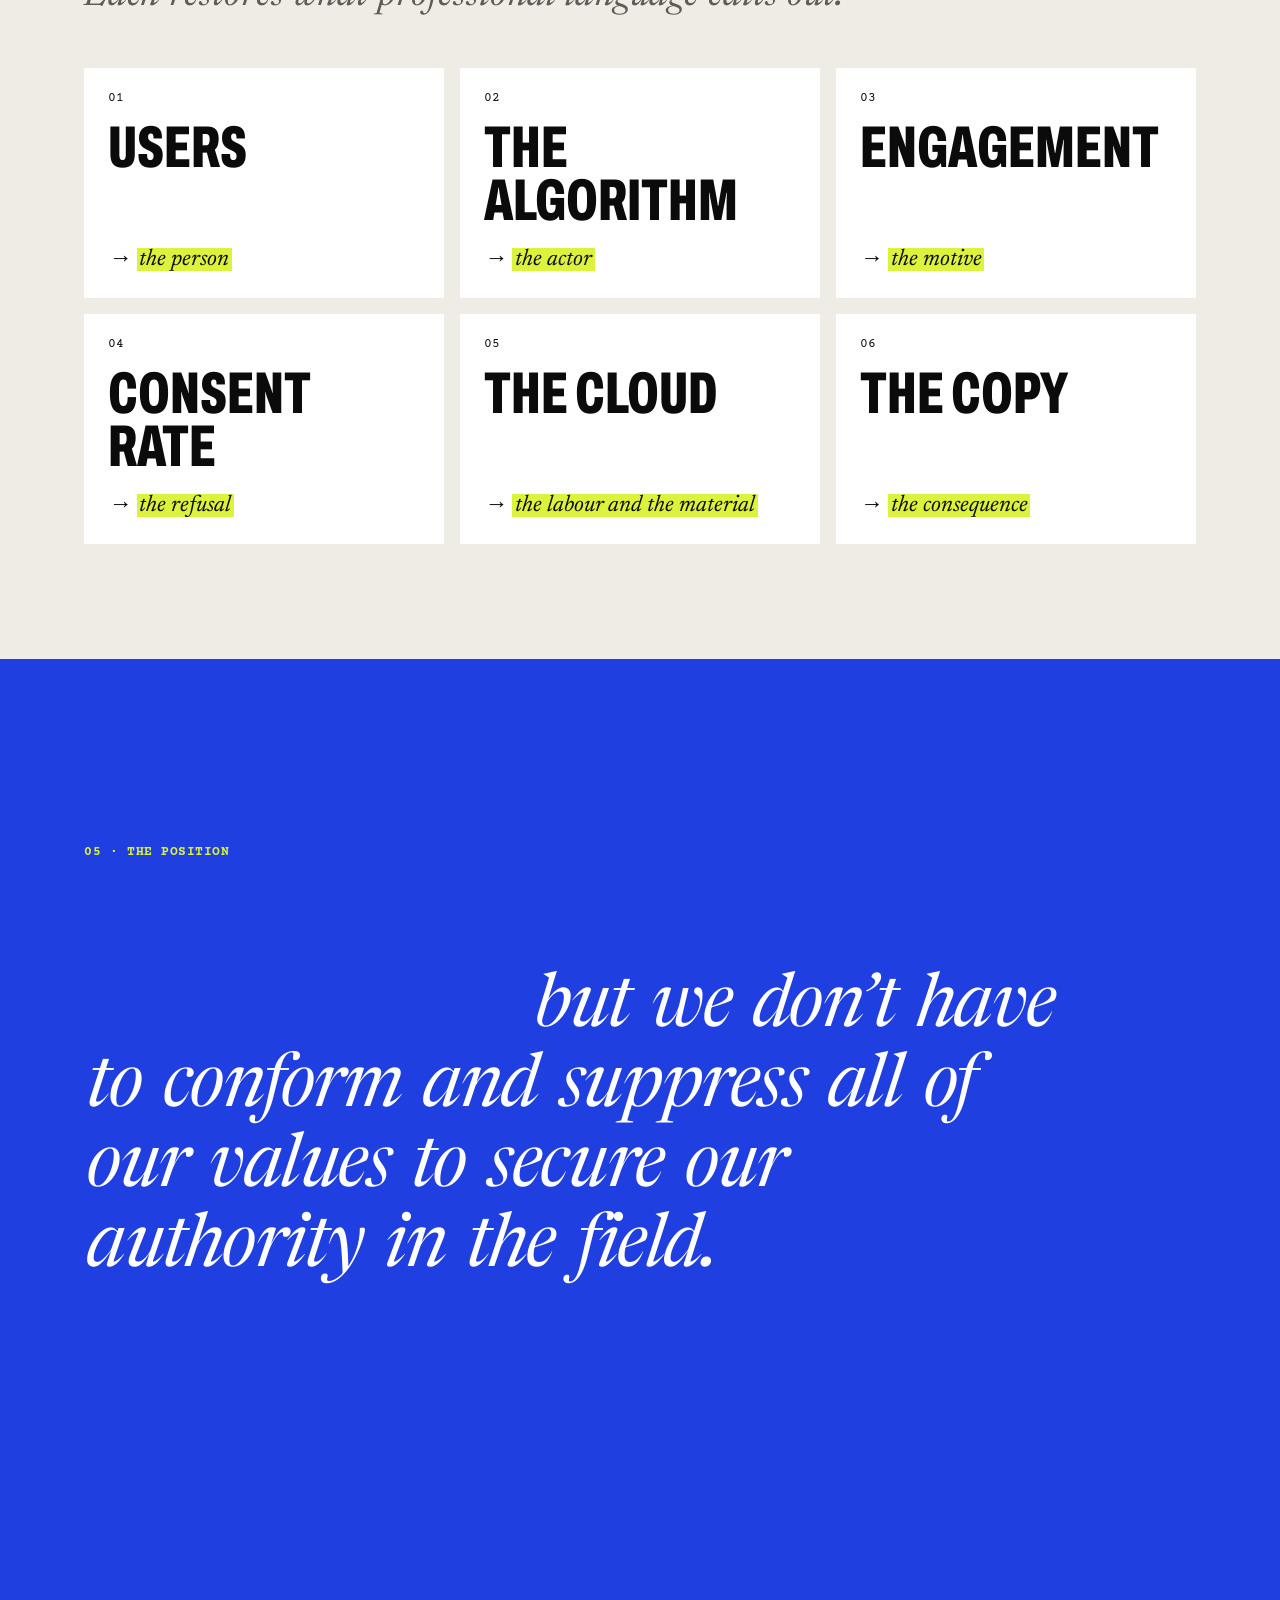
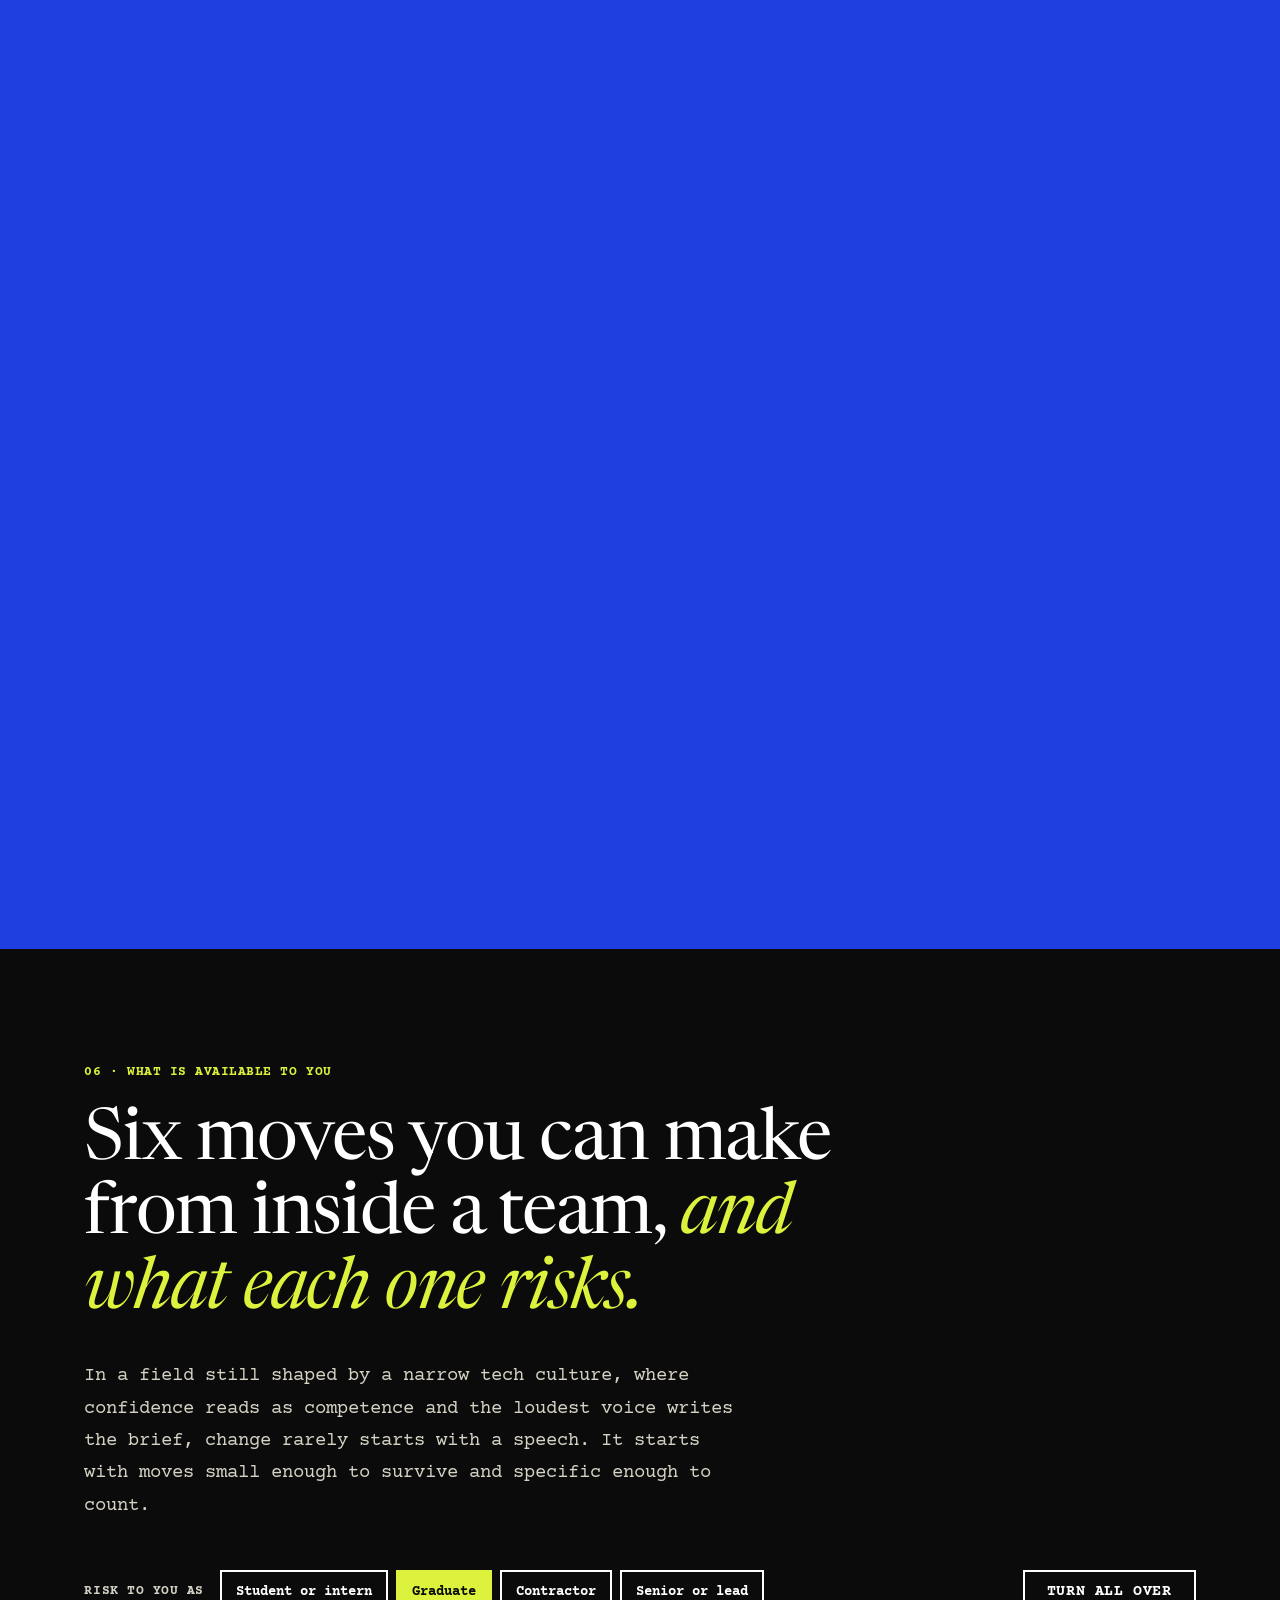
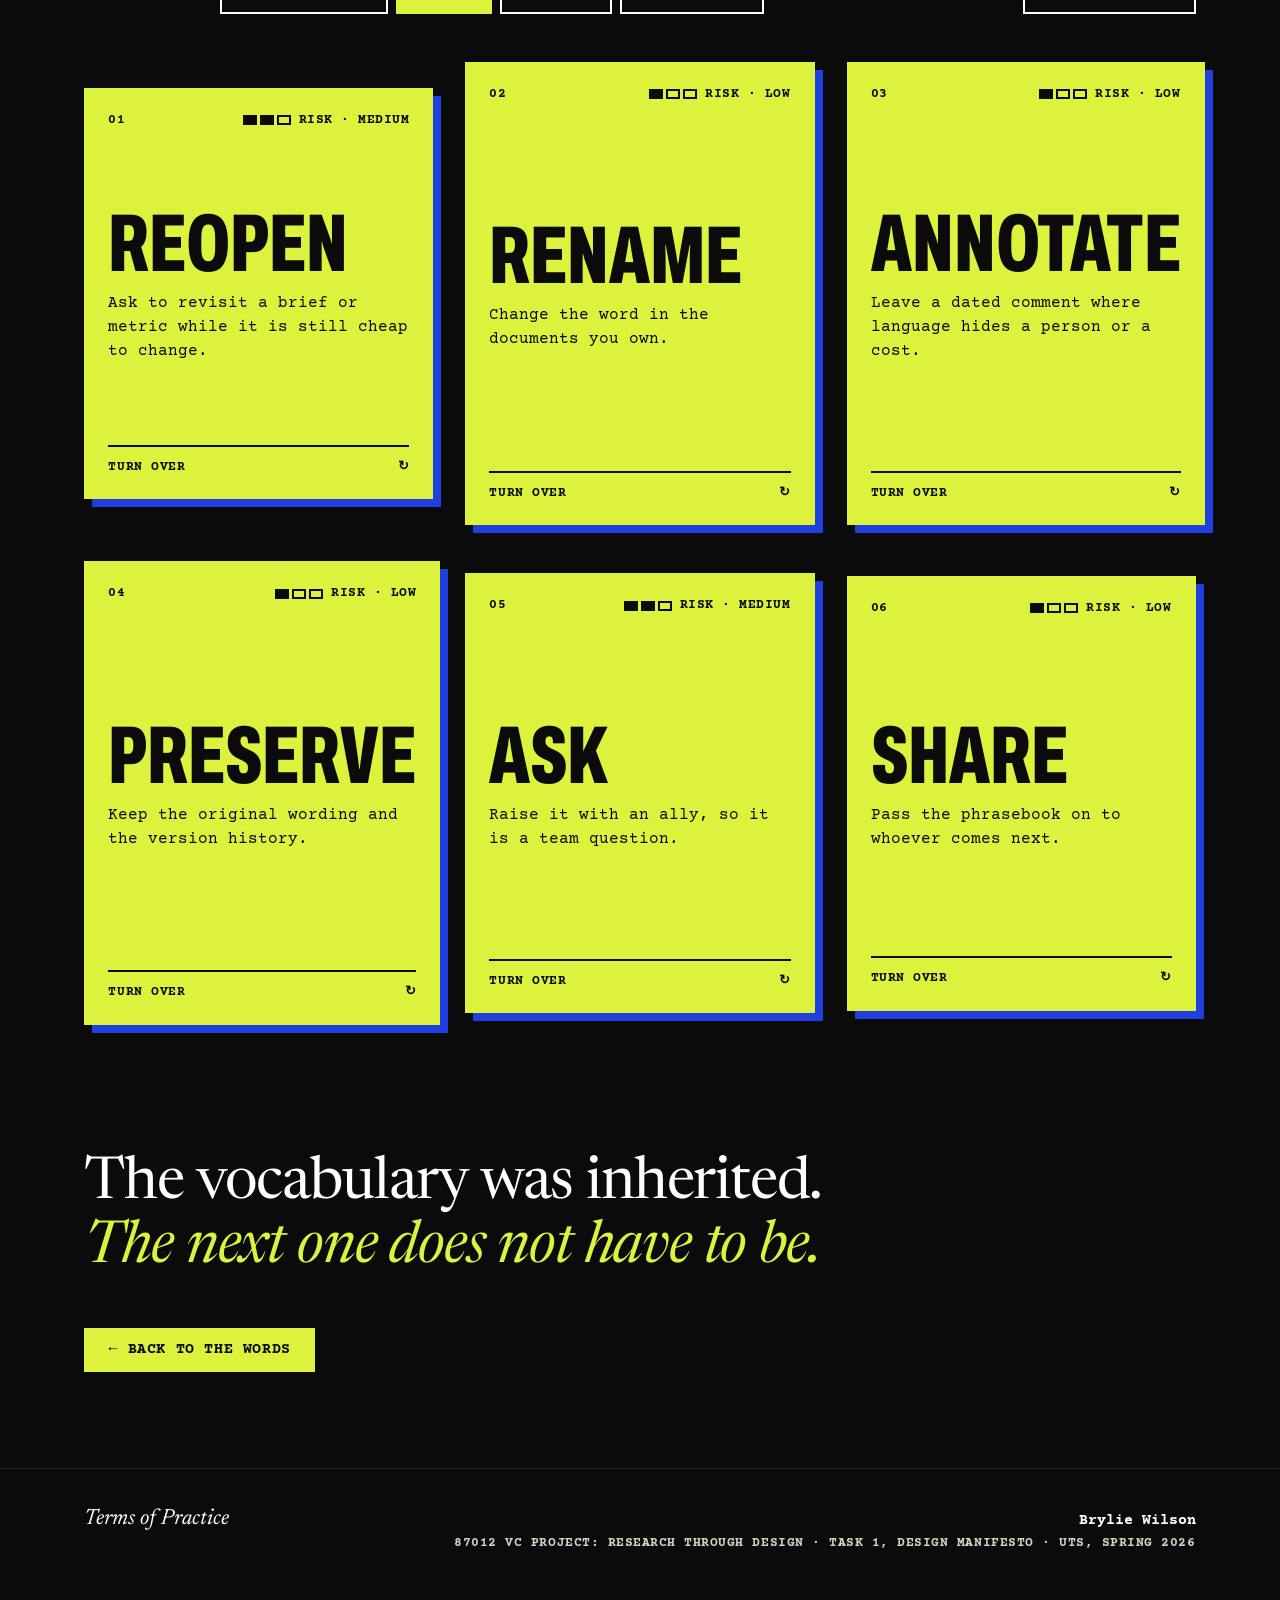
==== commit d11ca2f6: "Fix mobile layout: overflow, compact chrome, tucking position bar - Stop the 02 banner overflowing 3" ====
--- a/manifesto.html
+++ b/manifesto.html
@@ -62,9 +62,9 @@
         <blockquote class="pull pull-lg">We were taught that design is never neutral. Then we entered a profession that treated its own language as if it were.</blockquote>
 
         <div class="g12 body-copy s01-body">
-          <p class="p1"><button class="def" data-note="dxd">Digital experience design</button> is often cast as the human voice within technology: the practice that brings people, context and consequence into systems governed by engineering and business. Yet the field rarely begins on neutral ground. By the time a designer enters a project, the business model may already have defined the desirable behaviour, <button class="def" data-note="analytics">analytics</button> may already have defined the measurable person, and professional language may already have translated those arrangements into common sense.</p>
+          <p class="p1"><span class="def" role="button" tabindex="0" data-note="dxd">Digital experience design</span> is often cast as the human voice within technology: the practice that brings people, context and consequence into systems governed by engineering and business. Yet the field rarely begins on neutral ground. By the time a designer enters a project, the business model may already have defined the desirable behaviour, <span class="def" role="button" tabindex="0" data-note="analytics">analytics</span> may already have defined the measurable person, and professional language may already have translated those arrangements into common sense.</p>
           <aside class="hint mnote" aria-label="How to read this page">Blue words are industry terms: select one to read what it replaced. Underlined words and black numbers open a note.</aside>
-          <p class="p2">Professional vocabulary carries the authority of the institutions that produce and circulate it. Big Tech does not only produce products. Its companies produce analytics platforms, <button class="def" data-note="designsystems">design systems</button>, content standards, hiring criteria and case-study conventions. Capitalist commercial priorities such as growth, engagement, retention, personalisation and scale therefore travel beyond one organisation as apparently universal measures of good digital experience design. We learned to call people <button class="swap" data-swap="users">users</button><button class="fn" data-note="n1">1</button>, attention <button class="swap" data-swap="engagement">engagement</button>, refusal <button class="swap" data-swap="friction">friction</button>, agreement <button class="swap" data-swap="consent">consent</button>, departure <button class="swap" data-swap="churn">churn</button> and infrastructure <button class="swap" data-swap="cloud">the cloud</button>. No one presented this vocabulary as an ideology. It arrived as competence. Fluency promised entry, repetition passed for professionalism, and authorship disappeared into <button class="swap" data-swap="best">best practice</button>.</p>
+          <p class="p2">Professional vocabulary carries the authority of the institutions that produce and circulate it. Big Tech does not only produce products. Its companies produce analytics platforms, <span class="def" role="button" tabindex="0" data-note="designsystems">design systems</span>, content standards, hiring criteria and case-study conventions. Capitalist commercial priorities such as growth, engagement, retention, personalisation and scale therefore travel beyond one organisation as apparently universal measures of good digital experience design. We learned to call people <span class="swap" role="button" tabindex="0" data-swap="users">users</span><button class="fn" data-note="n1">1</button>, attention <span class="swap" role="button" tabindex="0" data-swap="engagement">engagement</span>, refusal <span class="swap" role="button" tabindex="0" data-swap="friction">friction</span>, agreement <span class="swap" role="button" tabindex="0" data-swap="consent">consent</span>, departure <span class="swap" role="button" tabindex="0" data-swap="churn">churn</span> and infrastructure <span class="swap" role="button" tabindex="0" data-swap="cloud">the cloud</span>. No one presented this vocabulary as an ideology. It arrived as competence. Fluency promised entry, repetition passed for professionalism, and authorship disappeared into <span class="swap" role="button" tabindex="0" data-swap="best">best practice</span>.</p>
         </div>
       </div>
     </section>
@@ -76,7 +76,7 @@
         <h2 class="banner claim" id="s02-h">Language is designed infrastructure.</h2>
         <p class="claim-sub serif">Practised at every stage of the design process, and long after it.</p>
         <div class="g12 body-copy">
-          <p class="p-main">It frames the research question, determines whose account counts as evidence, converts organisational ambition into briefs and measures, makes those aims executable through <button class="def" data-note="tickets">tickets</button> and <button class="def" data-note="components">components</button>, and addresses the public through flows, labels and <button class="def" data-note="releasenotes">release notes</button>. Beyond the project, it travels into case studies, job ads and the portfolios we are hired from. It is a system for coordinating action that also sets the limits of what a team can recognise, defend and imagine otherwise<button class="fn" data-note="n2">2</button>.</p>
+          <p class="p-main">It frames the research question, determines whose account counts as evidence, converts organisational ambition into briefs and measures, makes those aims executable through <span class="def" role="button" tabindex="0" data-note="tickets">tickets</span> and <span class="def" role="button" tabindex="0" data-note="components">components</span>, and addresses the public through flows, labels and <span class="def" role="button" tabindex="0" data-note="releasenotes">release notes</span>. Beyond the project, it travels into case studies, job ads and the portfolios we are hired from. It is a system for coordinating action that also sets the limits of what a team can recognise, defend and imagine otherwise<button class="fn" data-note="n2">2</button>.</p>
         </div>
       </div>
 
@@ -164,7 +164,7 @@
 
       <div class="wrap">
         <div class="g12 body-copy">
-          <p class="p-main">Infrastructure is most effective when it withdraws from attention<button class="fn" data-note="n3">3</button>. A term can pass through a meeting precisely because it no longer sounds like a position: “reduce <button class="swap" data-swap="friction">friction</button>” appears operational even when the friction is a pause in which someone could understand, reconsider or refuse; “increase <button class="swap" data-swap="retention">retention</button>” appears quantitative even when it instructs a team to make departure more difficult. A judgement becomes infrastructural when teams no longer experience it as a judgement. Designers are taught to interrogate the politics of platforms, algorithms, defaults and interfaces. This manifesto turns the same scrutiny on the vocabulary moving through them.</p>
+          <p class="p-main">Infrastructure is most effective when it withdraws from attention<button class="fn" data-note="n3">3</button>. A term can pass through a meeting precisely because it no longer sounds like a position: “reduce <span class="swap" role="button" tabindex="0" data-swap="friction">friction</span>” appears operational even when the friction is a pause in which someone could understand, reconsider or refuse; “increase <span class="swap" role="button" tabindex="0" data-swap="retention">retention</span>” appears quantitative even when it instructs a team to make departure more difficult. A judgement becomes infrastructural when teams no longer experience it as a judgement. Designers are taught to interrogate the politics of platforms, algorithms, defaults and interfaces. This manifesto turns the same scrutiny on the vocabulary moving through them.</p>
         </div>
       </div>
     </section>
@@ -185,7 +185,7 @@
         </h2>
 
         <div class="g12 body-copy">
-          <p class="p-main">Consent was fought for: in medical ethics, in <button class="def" data-note="dataprotection">data protection law</button> and, above all, by feminist movements that insisted a yes only counts where a no was possible, and that it can always be withdrawn. Its ethical and legal force depends on its conditions:</p>
+          <p class="p-main">Consent was fought for: in medical ethics, in <span class="def" role="button" tabindex="0" data-note="dataprotection">data protection law</span> and, above all, by feminist movements that insisted a yes only counts where a no was possible, and that it can always be withdrawn. Its ethical and legal force depends on its conditions:</p>
         </div>
 
         <ol class="conds" aria-label="Conditions of consent">
@@ -198,9 +198,9 @@
 
         <div class="g12 case-cols">
           <div class="case-arg body-copy">
-            <p><button class="def" data-note="platformcap">Platform capitalism</button> kept the word and discarded the conditions. Product discourse recasts consent as a flow, a <button class="swap" data-swap="consentrate">consent rate</button> or a conversion event: on the screen, agreeing takes one click and refusing takes a search. The governing question moves from <em>Could this person meaningfully refuse?</em> to <em>How many people completed acceptance?</em> Name the checkpoint <button class="swap" data-swap="friction">friction</button>, and the person’s hesitation becomes resistance in the machine.</p>
+            <p><span class="def" role="button" tabindex="0" data-note="platformcap">Platform capitalism</span> kept the word and discarded the conditions. Product discourse recasts consent as a flow, a <span class="swap" role="button" tabindex="0" data-swap="consentrate">consent rate</span> or a conversion event: on the screen, agreeing takes one click and refusing takes a search. The governing question moves from <em>Could this person meaningfully refuse?</em> to <em>How many people completed acceptance?</em> Name the checkpoint <span class="swap" role="button" tabindex="0" data-swap="friction">friction</span>, and the person’s hesitation becomes resistance in the machine.</p>
             <blockquote class="pull">The spelling survives. The obligation does not.</blockquote>
-            <p>This is how values no one voted for are installed. A fought-for standard of autonomy, won against patriarchal power, becomes a performance indicator in the <button class="def" data-note="growthmetrics">growth metrics</button> of a business, and refusal remains visible only as failed completion. Where refusal is not a live option, the accurate word is acceptance<button class="fn" data-note="n4">4</button>, and designers are free to use it.</p>
+            <p>This is how values no one voted for are installed. A fought-for standard of autonomy, won against patriarchal power, becomes a performance indicator in the <span class="def" role="button" tabindex="0" data-note="growthmetrics">growth metrics</span> of a business, and refusal remains visible only as failed completion. Where refusal is not a live option, the accurate word is acceptance<button class="fn" data-note="n4">4</button>, and designers are free to use it.</p>
           </div>
 
           <div class="honest" id="honest">
@@ -261,7 +261,7 @@
               <button class="cl-x" type="button" aria-label="Close term 01" data-cur="go">×</button>
             </div>
             <div class="cl-body">
-              <p class="cl-claim serif">The people we study are not <button class="swap" data-swap="users">users</button>, <button class="swap" data-swap="segments">segments</button> or a <button class="swap" data-swap="frontier">frontier</button> of data.</p>
+              <p class="cl-claim serif">The people we study are not <span class="swap" role="button" tabindex="0" data-swap="users">users</span>, <span class="swap" role="button" tabindex="0" data-swap="segments">segments</span> or a <span class="swap" role="button" tabindex="0" data-swap="frontier">frontier</span> of data.</p>
               <p class="cl-com">We name people by their relationship to what we make, ask how they would describe themselves, and centre those on whom the outcome lands.<button class="fn" data-note="n5">5</button></p>
             </div>
             <p class="cl-land">On the landing: <a href="index.html#w-user" data-cur="go">user</a>, <a href="index.html#w-harvest" data-cur="go">harvest</a>, <a href="index.html#w-capture" data-cur="go">capture</a>, <a href="index.html#w-frontier" data-cur="go">frontier</a>, <a href="index.html#w-data-exhaust" data-cur="go">data exhaust</a>, <a href="index.html#w-native" data-cur="go">native</a></p>
@@ -282,7 +282,7 @@
             </div>
             <div class="cl-body">
               <p class="cl-claim serif">Everything is designed. Someone decided.</p>
-              <p class="cl-com">We write who decided, who benefits and who bears the cost into every brief, and we do not let <button class="swap" data-swap="algorithm">the algorithm</button> or <button class="swap" data-swap="best">best practice</button> sign on anyone’s behalf.</p>
+              <p class="cl-com">We write who decided, who benefits and who bears the cost into every brief, and we do not let <span class="swap" role="button" tabindex="0" data-swap="algorithm">the algorithm</span> or <span class="swap" role="button" tabindex="0" data-swap="best">best practice</span> sign on anyone’s behalf.</p>
             </div>
             <p class="cl-land">On the landing: <a href="index.html" data-cur="go">best practice</a></p>
           </div>
@@ -302,7 +302,7 @@
             </div>
             <div class="cl-body">
               <p class="cl-claim serif">A metric can decide what a person is allowed to want.</p>
-              <p class="cl-com">Before designing to move a number such as <button class="swap" data-swap="engagement">engagement</button> or <button class="swap" data-swap="retention">retention</button>, we ask what behaviour it rewards, what experience it cannot register, and whose definition of success it installs.</p>
+              <p class="cl-com">Before designing to move a number such as <span class="swap" role="button" tabindex="0" data-swap="engagement">engagement</span> or <span class="swap" role="button" tabindex="0" data-swap="retention">retention</span>, we ask what behaviour it rewards, what experience it cannot register, and whose definition of success it installs.</p>
             </div>
             <p class="cl-land">On the landing: <a href="index.html#w-engagement" data-cur="go">engagement</a>, <a href="index.html#w-conversion" data-cur="go">conversion</a>, <a href="index.html#w-impressions" data-cur="go">impressions</a></p>
           </div>
@@ -323,7 +323,7 @@
             <div class="cl-body">
               <p class="cl-claim serif">Consent that cannot be refused in one action is not consent. It is paperwork.</p>
               <div class="cl-com">
-                <p>We design the way out with the same care as the way in, and protect the pause in which someone can understand, reconsider or refuse. Where refusal is not live, we report the <button class="swap" data-swap="consentrate">consent rate</button> as what it is.<button class="fn" data-note="n6">6</button></p>
+                <p>We design the way out with the same care as the way in, and protect the pause in which someone can understand, reconsider or refuse. Where refusal is not live, we report the <span class="swap" role="button" tabindex="0" data-swap="consentrate">consent rate</span> as what it is.<button class="fn" data-note="n6">6</button></p>
                 <a class="btn btn-ink cl-btn" href="#s03" data-cur="go">Read the consent case</a>
               </div>
             </div>
@@ -345,7 +345,7 @@
             </div>
             <div class="cl-body">
               <p class="cl-claim serif">Nothing digital is weightless. Someone moderates it, labels it, cools it and repairs it.</p>
-              <p class="cl-com">We credit the labour and account for the water, land and energy behind <button class="swap" data-swap="cloud">the cloud</button> and anything we call <button class="swap" data-swap="seamless">seamless</button>.<button class="fn" data-note="n7">7</button></p>
+              <p class="cl-com">We credit the labour and account for the water, land and energy behind <span class="swap" role="button" tabindex="0" data-swap="cloud">the cloud</span> and anything we call <span class="swap" role="button" tabindex="0" data-swap="seamless">seamless</span>.<button class="fn" data-note="n7">7</button></p>
             </div>
             <p class="cl-land">On the landing: <a href="index.html#w-cloud" data-cur="go">cloud</a>, <a href="index.html#w-serverless" data-cur="go">serverless</a>, <a href="index.html#w-automated" data-cur="go">automated</a></p>
           </div>
--- a/css/tokens.css
+++ b/css/tokens.css
@@ -44,3 +44,6 @@
 
   --header: 84px;
 }
+@media (max-width: 599.98px) {
+  :root { --header: 68px; }
+}
--- a/css/manifesto.css
+++ b/css/manifesto.css
@@ -72,7 +72,7 @@
 /* section bar */
 .segs { display: flex; gap: 3px; height: 28px; padding: 0 var(--margin); }
 .seg {
-  position: relative; flex: var(--g, 1) 1 0; min-width: 0; height: 28px;
+  position: relative; flex: var(--g, 1) 1 0; min-width: 0; height: 100%;
   background: var(--ink-2); overflow: hidden;
 }
 .seg[aria-current="true"] { box-shadow: inset 0 2px 0 var(--white); }
@@ -108,6 +108,7 @@
 .swap {
   position: relative;
   display: inline;
+  cursor: pointer;
   font: inherit; line-height: inherit;
   padding: 0 .18em;
   background-color: var(--signal); color: var(--white);
@@ -147,6 +148,7 @@
 
 .def {
   display: inline; font: inherit; line-height: inherit; color: inherit;
+  cursor: pointer;
   text-decoration: underline dotted var(--signal);
   text-decoration-thickness: 2px; text-underline-offset: .22em;
 }
@@ -233,7 +235,7 @@
 .s01-body .hint { grid-column: 9 / 13; grid-row: 2; position: sticky; top: 120px; }
 
 /* ================= 02 ================= */
-.claim { margin-top: var(--s5); max-width: 12ch; overflow-wrap: normal; font-size: clamp(48px, 13vw, 220px); }
+.claim { margin-top: var(--s5); max-width: 12ch; overflow-wrap: normal; font-size: clamp(36px, 13vw, 220px); }
 .claim-sub { margin-top: var(--s5); font-style: italic; font-size: var(--fs-pull); line-height: 1.2; color: var(--signal); max-width: 30ch; }
 .p-main { grid-column: 1 / 8; }
 .s02 .g12.body-copy { margin-top: var(--s8); }
@@ -605,14 +607,22 @@
   .claim { max-width: none; }
 }
 @media (max-width: 599.98px) {
-  .pbar { min-height: 0; padding-top: var(--s2); padding-bottom: calc(var(--s2) + env(safe-area-inset-bottom)); }
+  /* compact chrome: header 68px, position bar two to three short lines, tucked while reading down */
+  .mh-row { height: 48px; overflow: hidden; }
+  .mh-back { height: 36px; padding: 0 var(--s3); }
+  .mh-back::before { inset: -4px 0; }
+  .secmenu-btn { position: relative; height: 36px; }
+  .secmenu-btn::before { content: ""; position: absolute; inset: -4px 0; }
+  .mh-right { gap: var(--s3); }
+  .segs { height: 20px; }
+  .pbar { min-height: 0; padding-top: 6px; padding-bottom: calc(6px + env(safe-area-inset-bottom)); }
   .pbar-go { display: none; }
-  .pbar-s { font-size: 15px; line-height: 1.32; }
-}
-@media (max-width: 520px) {
-  .secmenu-t { max-width: 34vw; }
-  .mh-back { padding: 0 var(--s3); }
-  .mh-right { gap: var(--s3); }
+  .pbar-s { font-size: 13px; line-height: 1.3; }
+  .pbar.is-tucked { transform: translateY(calc(100% + 4px)); }
+  .totop { width: 44px; height: 44px; bottom: var(--s4); }
+}
+@media (max-width: 480px) {
+  .secmenu-t { display: none; }
 }
 
 @media (prefers-reduced-motion: reduce) {
